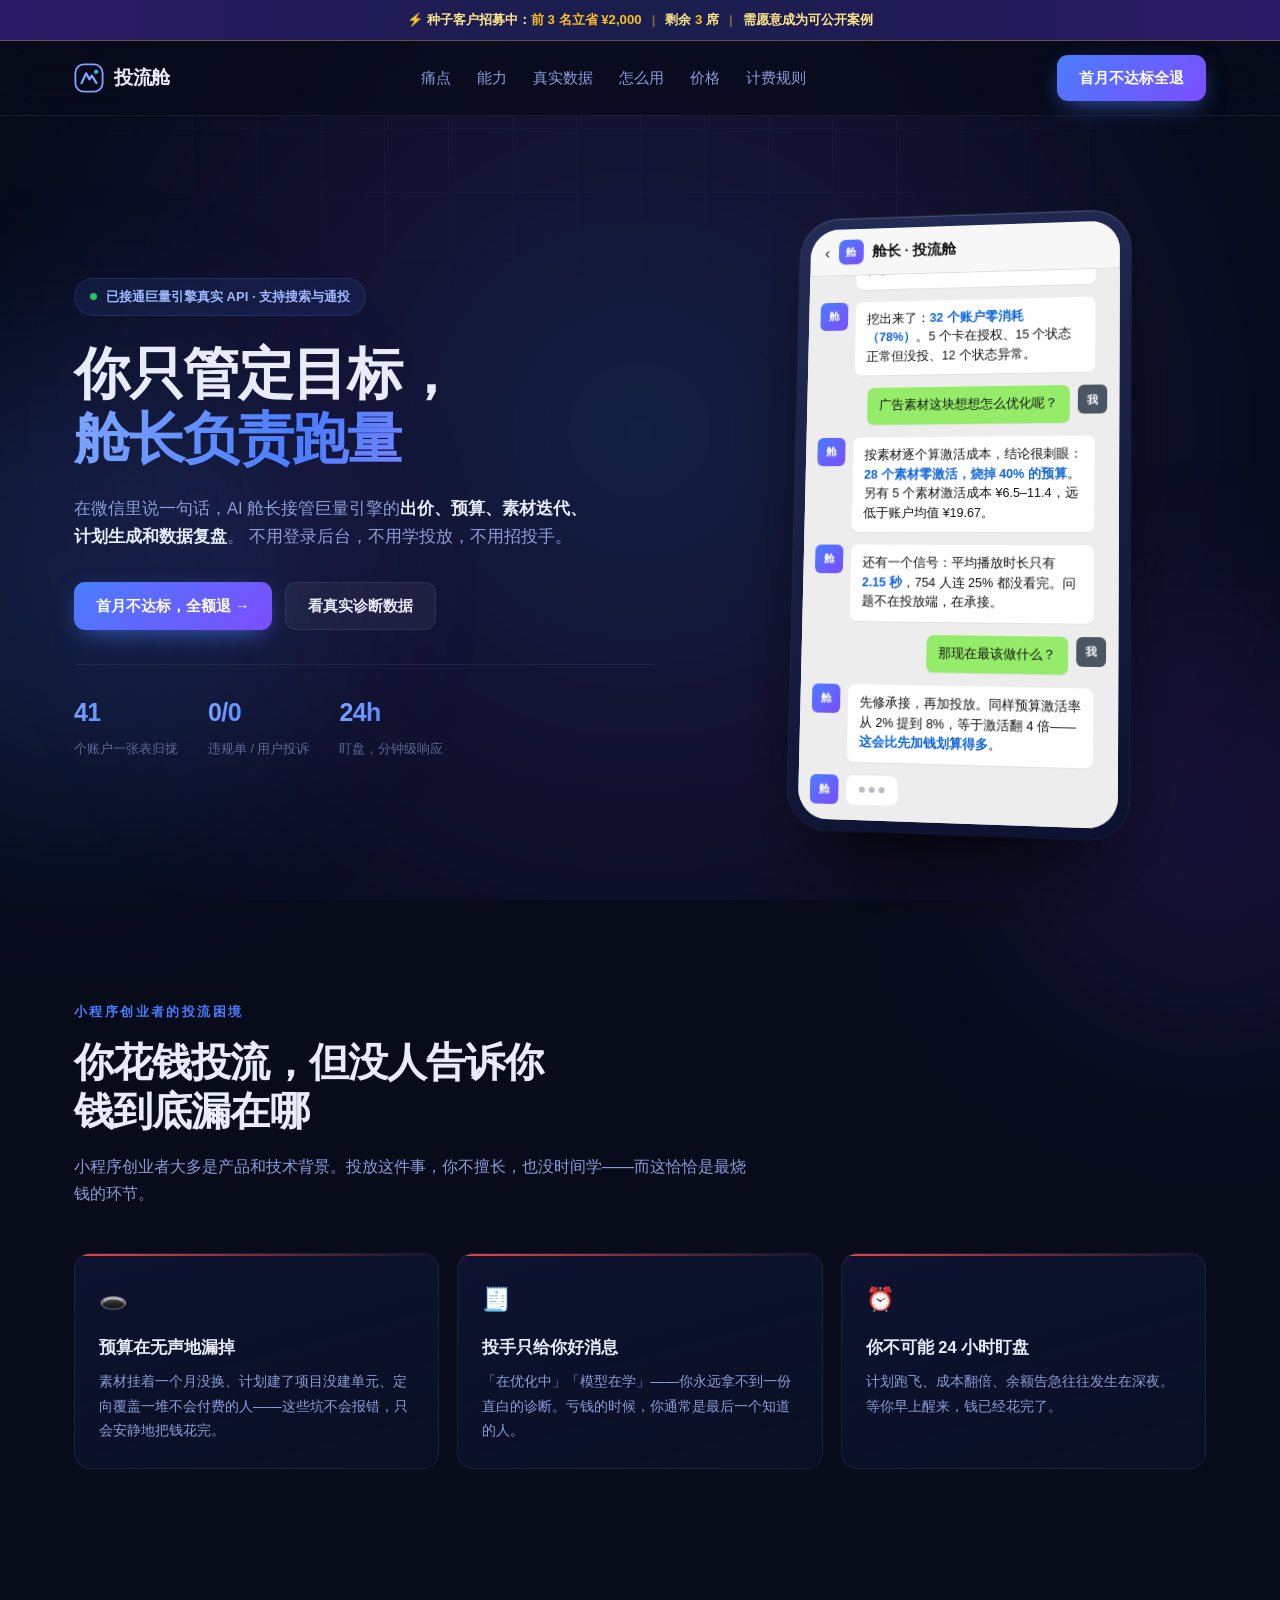
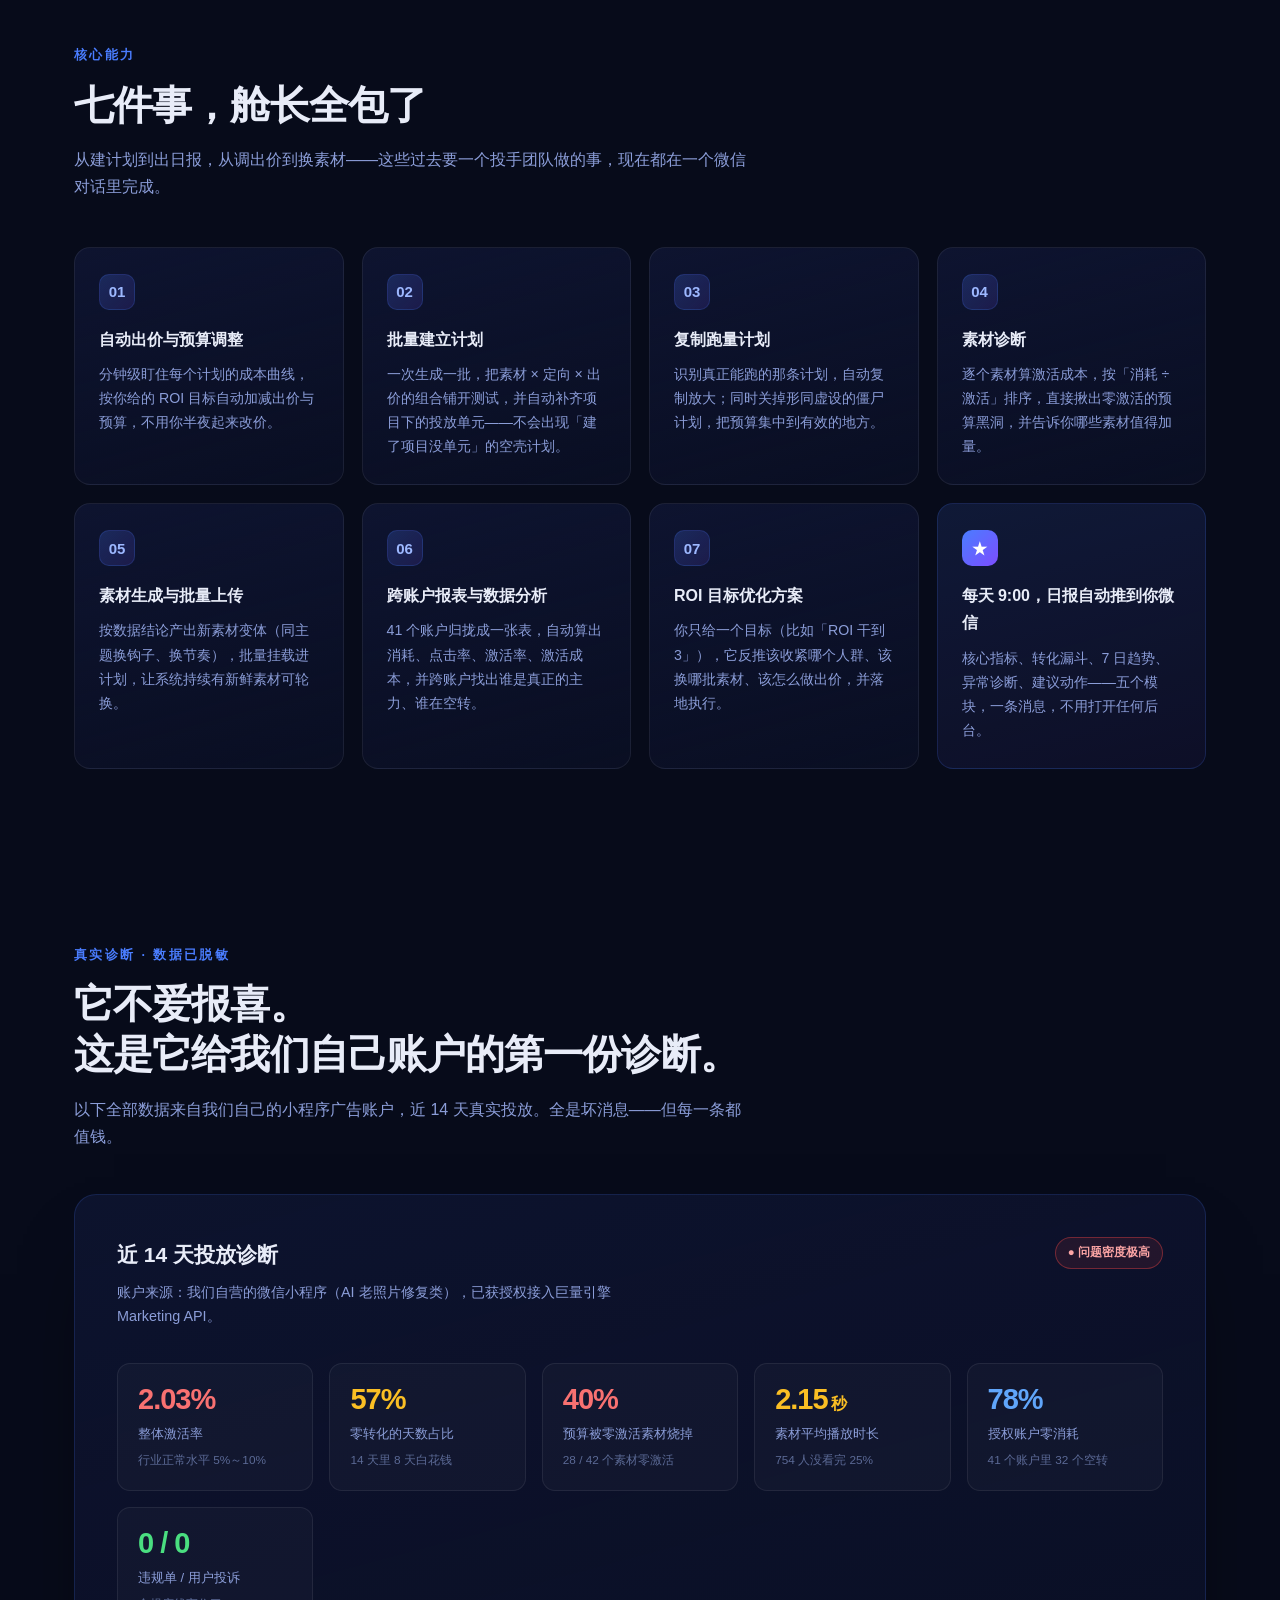
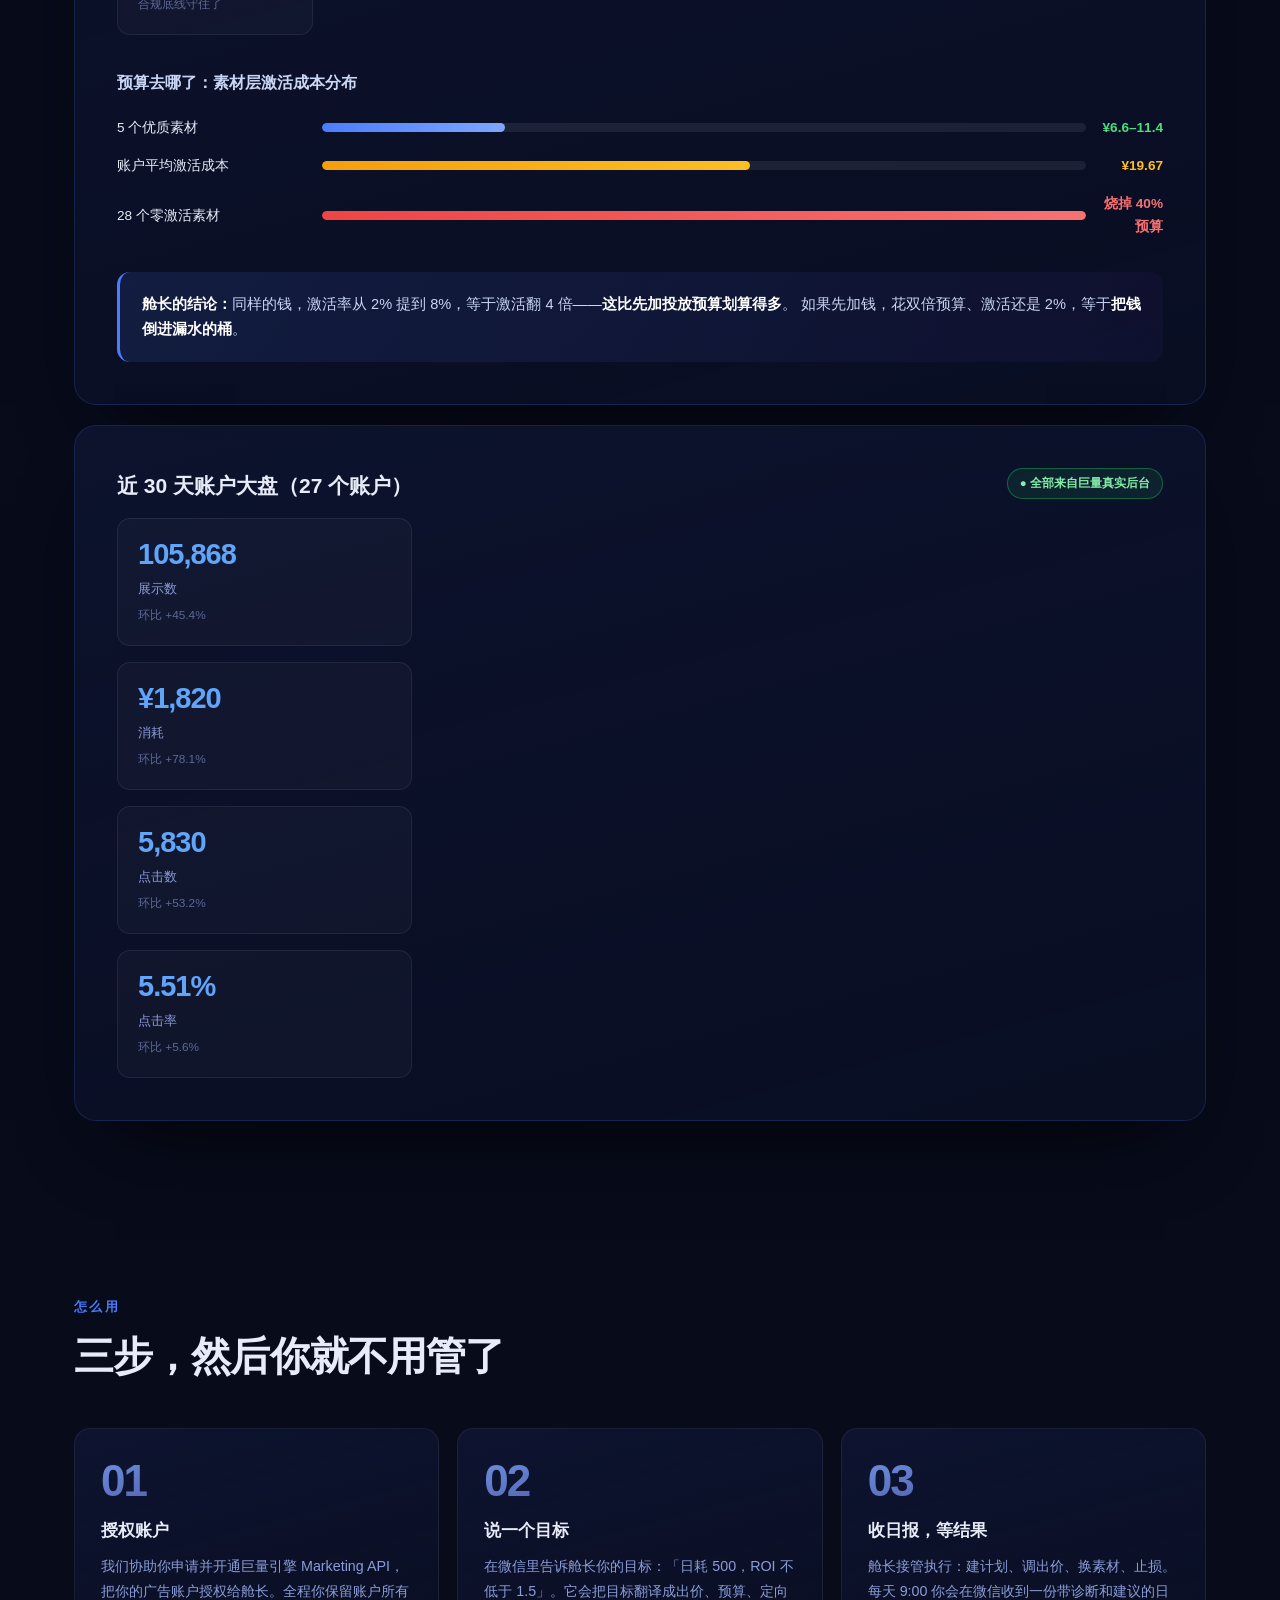
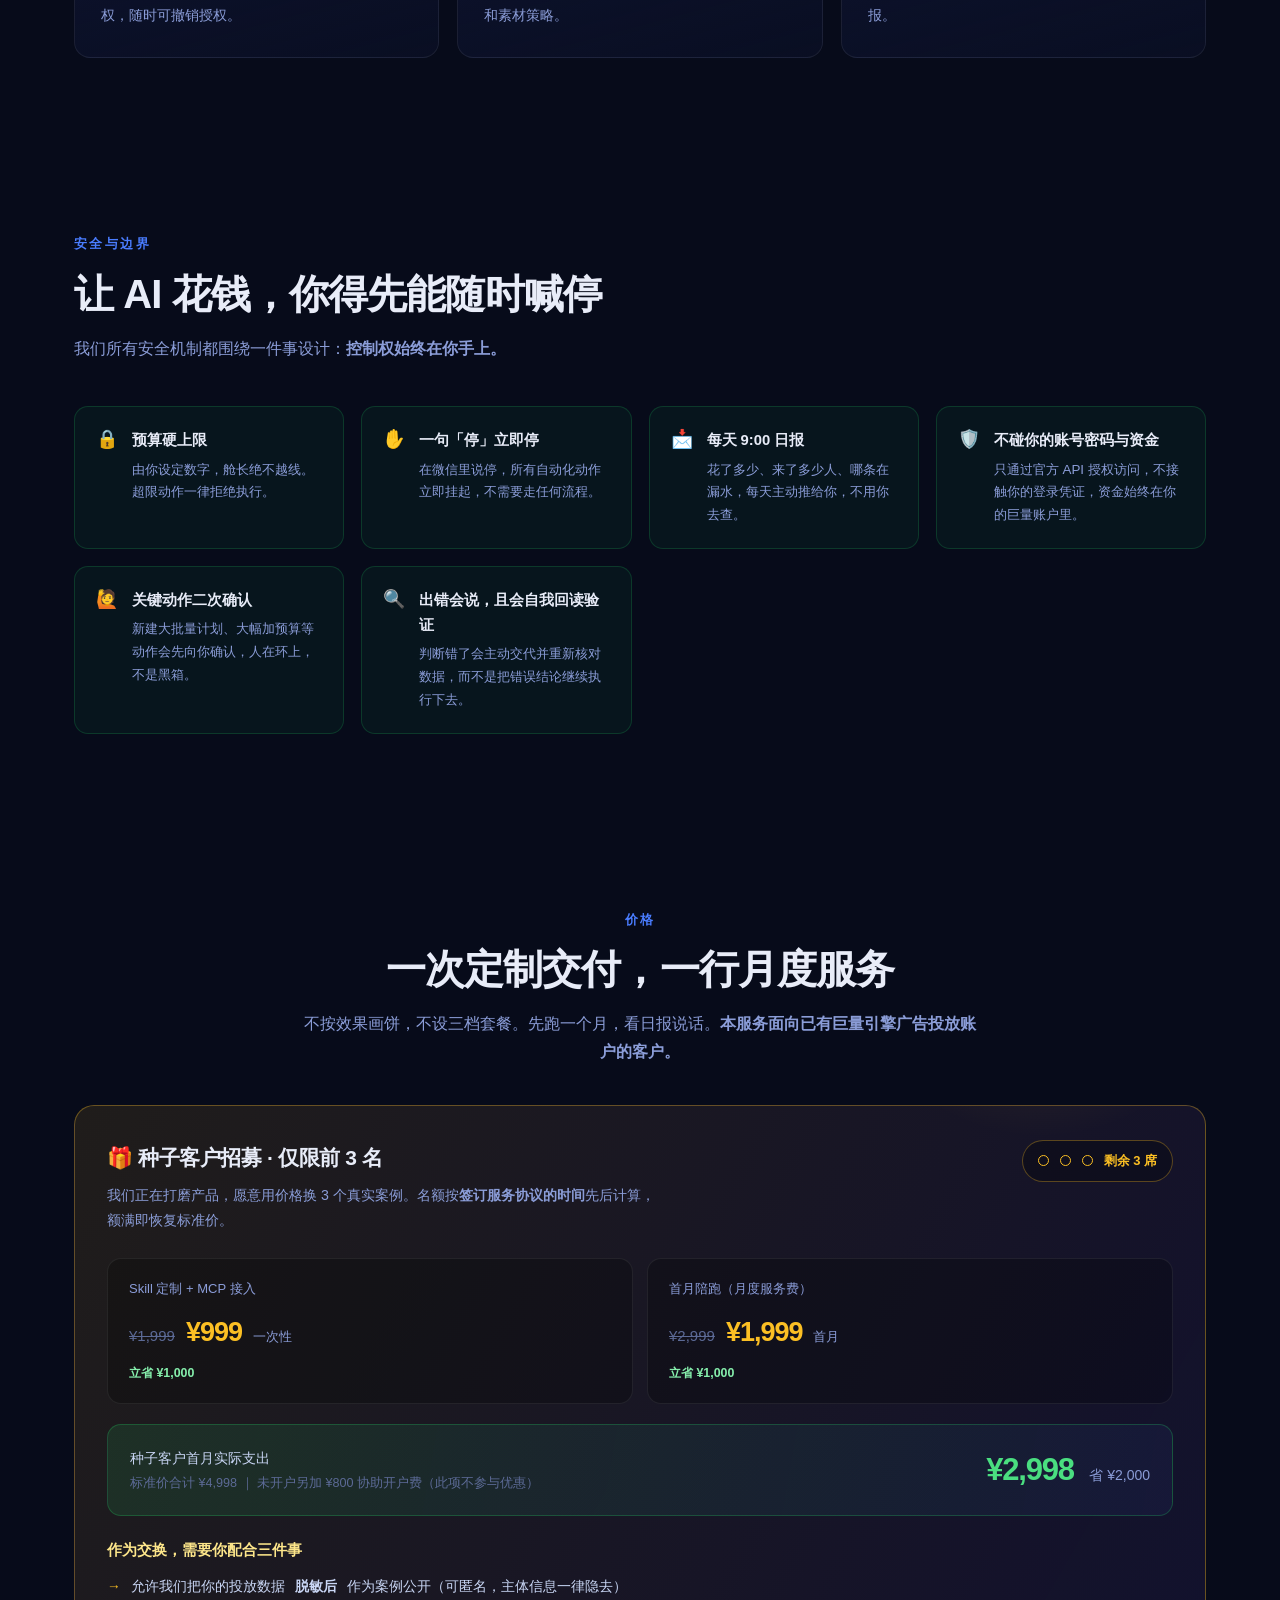
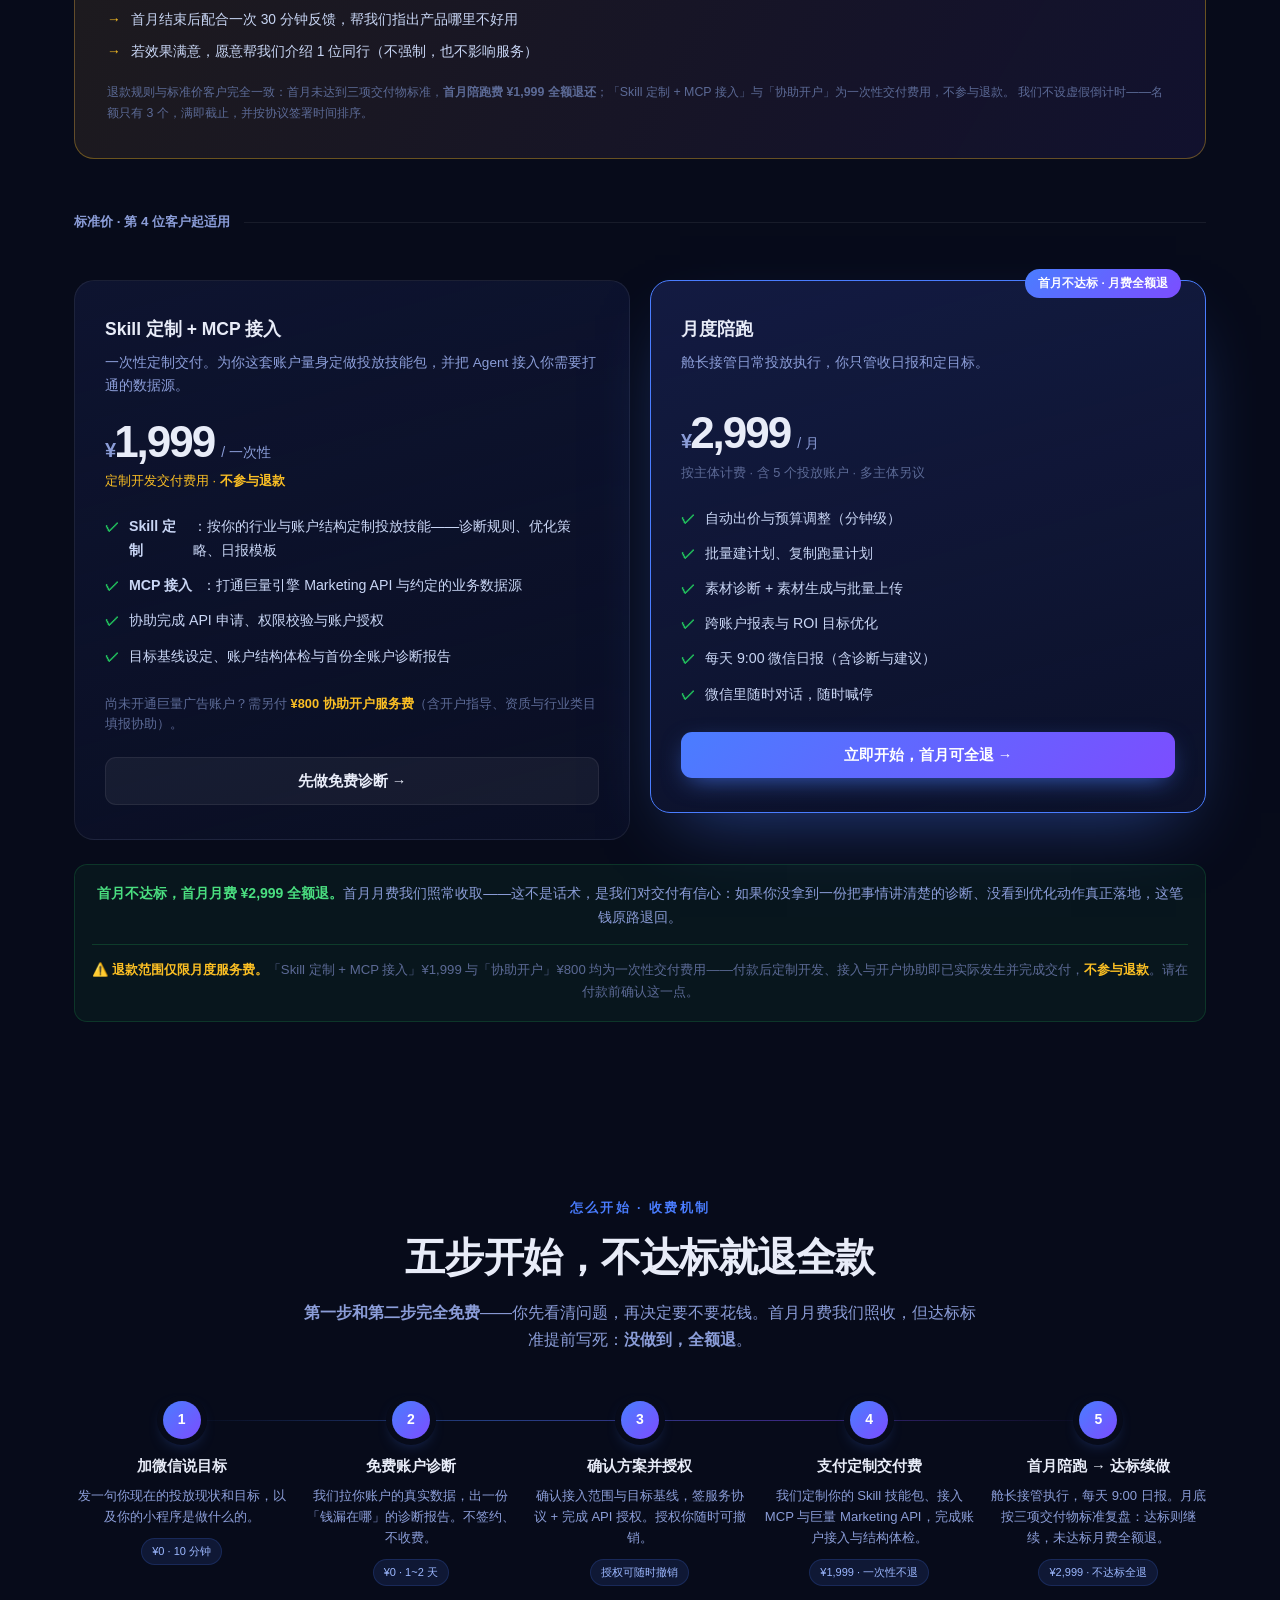
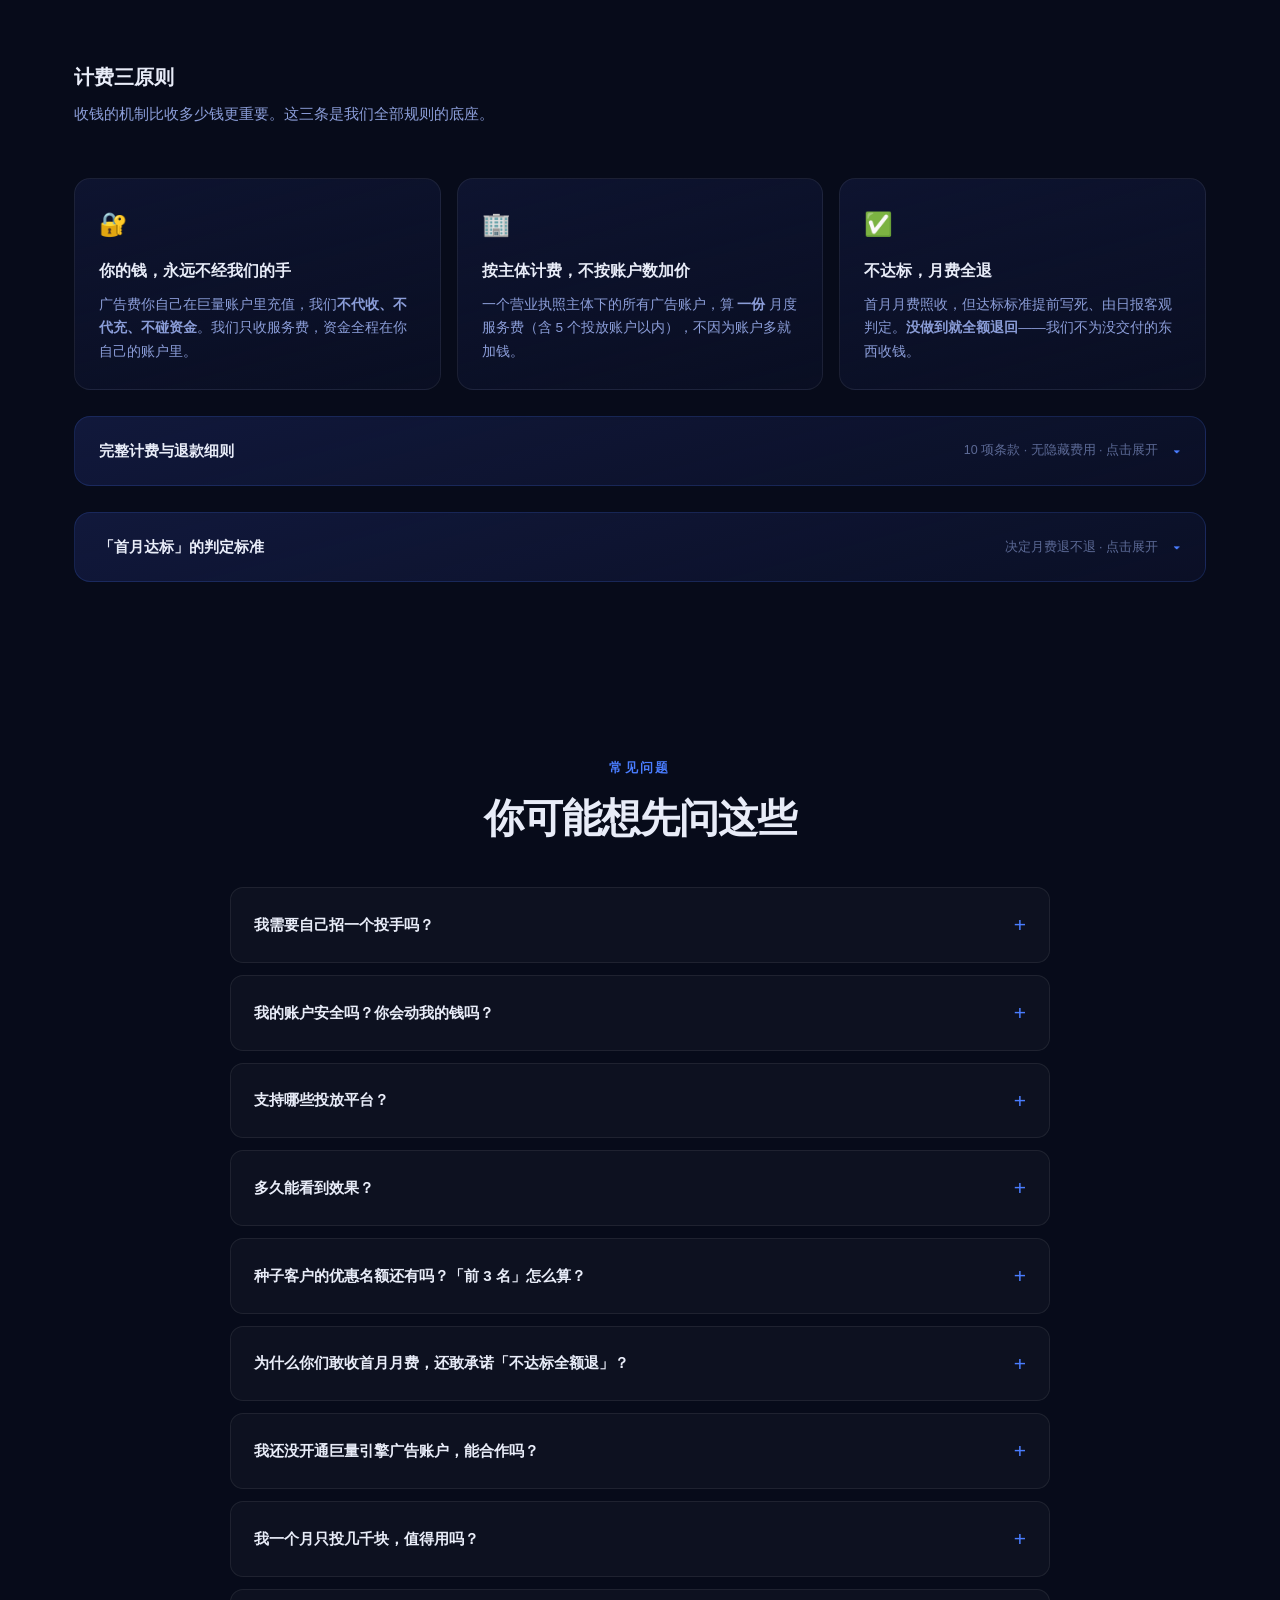
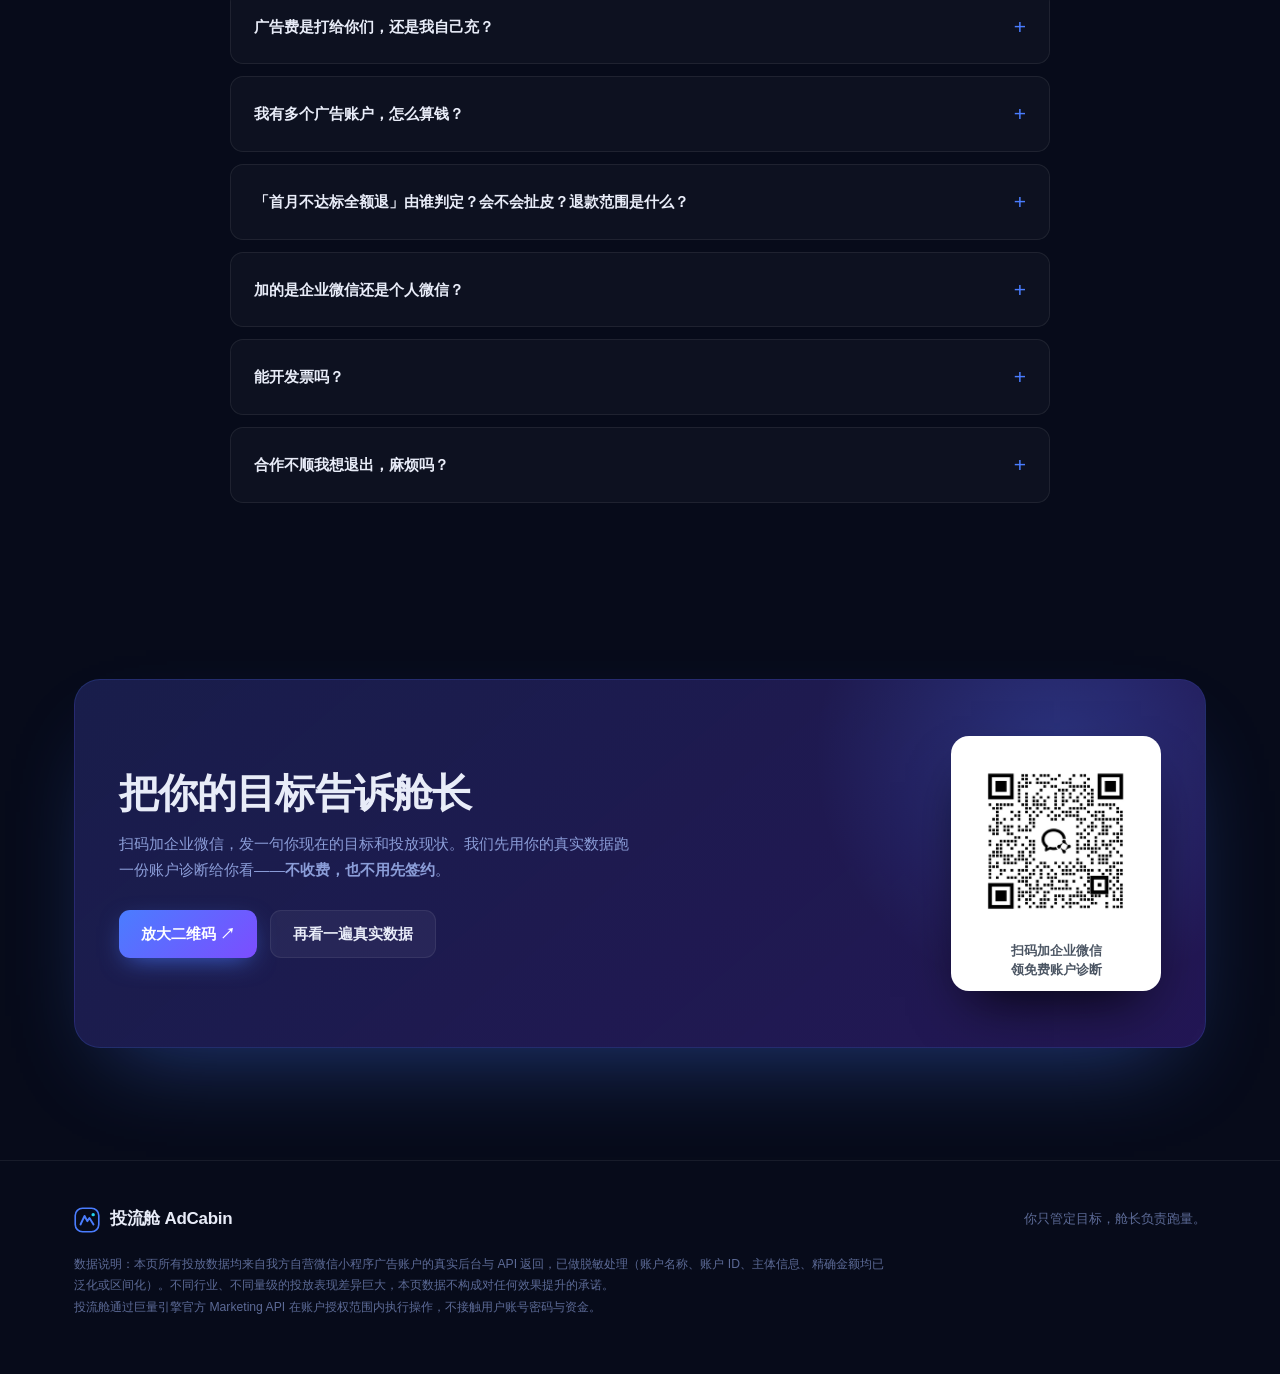
==== index.html @ 09750b7a "投流舱 AdCabin 官网 - 落地页首版" ====
<!DOCTYPE html>
<html lang="zh-CN">
<head>
<meta charset="UTF-8">
<meta name="viewport" content="width=device-width, initial-scale=1.0">
<title>投流舱 AdCabin — 你只管定目标，舱长负责跑量</title>
<meta name="description" content="微信里说一句话，AI 舱长接管巨量引擎的出价、预算、素材、计划与数据复盘。不用学后台，不用招投手。">
<script>document.documentElement.className += ' js';</script>
<style>
:root{
  --bg:#070B1A; --bg2:#0A0F26; --panel:#0E1430; --panel2:#141C44;
  --line:rgba(74,125,255,.18); --line2:rgba(255,255,255,.07);
  --accent:#4A7DFF; --accent2:#7C4DFF; --cyan:#22D3EE;
  --txt:#E8ECF8; --muted:#8B9DD8; --dim:#5C6A96;
  --green:#22C55E; --amber:#F59E0B; --red:#EF4444;
  --wx-green:#95EC69; --wx-bg:#EDEDED;
  --r:16px; --maxw:1180px;
}
*{margin:0;padding:0;box-sizing:border-box}
html{scroll-behavior:smooth}
body{
  background:var(--bg); color:var(--txt);
  font-family:"PingFang SC","Microsoft YaHei","Hiragino Sans GB",-apple-system,BlinkMacSystemFont,"Segoe UI",sans-serif;
  line-height:1.7; -webkit-font-smoothing:antialiased; overflow-x:hidden;
}
/* ---------- 背景光效 ---------- */
.bg-fx{position:fixed;inset:0;z-index:0;pointer-events:none;overflow:hidden}
.bg-fx::before{
  content:"";position:absolute;top:-30%;left:50%;transform:translateX(-50%);
  width:1400px;height:1400px;border-radius:50%;
  background:radial-gradient(circle,rgba(74,125,255,.18) 0%,rgba(124,77,255,.10) 35%,transparent 68%);
  filter:blur(20px);
}
.bg-fx::after{
  content:"";position:absolute;inset:0;
  background-image:linear-gradient(rgba(74,125,255,.055) 1px,transparent 1px),
                   linear-gradient(90deg,rgba(74,125,255,.055) 1px,transparent 1px);
  background-size:64px 64px;
  mask-image:radial-gradient(ellipse 90% 55% at 50% 0%,#000 25%,transparent 75%);
  -webkit-mask-image:radial-gradient(ellipse 90% 55% at 50% 0%,#000 25%,transparent 75%);
}
.orb{position:fixed;border-radius:50%;filter:blur(90px);z-index:0;pointer-events:none;opacity:.5}
.orb.a{width:480px;height:480px;background:rgba(74,125,255,.30);top:38%;left:-160px}
.orb.b{width:420px;height:420px;background:rgba(124,77,255,.24);top:68%;right:-140px}
.wrap{position:relative;z-index:1}
.container{max-width:var(--maxw);margin:0 auto;padding:0 24px}

/* ---------- 导航 ---------- */
nav{
  position:sticky;top:0;z-index:100;
  backdrop-filter:blur(18px);-webkit-backdrop-filter:blur(18px);
  background:rgba(7,11,26,.72);border-bottom:1px solid var(--line2);
}
.nav-in{max-width:var(--maxw);margin:0 auto;padding:14px 24px;display:flex;align-items:center;justify-content:space-between;gap:20px}
.logo{display:flex;align-items:center;gap:10px;font-weight:800;font-size:19px;letter-spacing:-.3px;text-decoration:none;color:var(--txt)}
.logo svg{width:30px;height:30px;flex:none}
.nav-links{display:flex;gap:26px;font-size:14.5px}
.nav-links a{color:var(--muted);text-decoration:none;transition:color .2s}
.nav-links a:hover{color:var(--txt)}
.btn{
  display:inline-flex;align-items:center;justify-content:center;gap:8px;
  padding:11px 22px;border-radius:11px;font-size:14.5px;font-weight:600;
  text-decoration:none;cursor:pointer;border:none;transition:all .22s;white-space:nowrap;
}
.btn-primary{
  background:linear-gradient(135deg,var(--accent),var(--accent2));color:#fff;
  box-shadow:0 8px 26px -8px rgba(74,125,255,.75);
}
.btn-primary:hover{transform:translateY(-2px);box-shadow:0 14px 34px -8px rgba(74,125,255,.9)}
.btn-ghost{background:rgba(255,255,255,.05);color:var(--txt);border:1px solid var(--line2)}
.btn-ghost:hover{background:rgba(255,255,255,.10);border-color:var(--line)}

/* ---------- Hero ---------- */
header{padding:92px 0 84px;position:relative}
.hero-grid{display:grid;grid-template-columns:1.08fr .92fr;gap:56px;align-items:center}
.badge{
  display:inline-flex;align-items:center;gap:9px;padding:7px 15px;border-radius:100px;
  border:1px solid var(--line);background:rgba(74,125,255,.10);
  color:#9DB8FF;font-size:13px;font-weight:600;margin-bottom:26px;
}
.dot{width:7px;height:7px;border-radius:50%;background:var(--green);box-shadow:0 0 0 0 rgba(34,197,94,.65);animation:pulse 2.2s infinite}
@keyframes pulse{0%{box-shadow:0 0 0 0 rgba(34,197,94,.6)}70%{box-shadow:0 0 0 9px rgba(34,197,94,0)}100%{box-shadow:0 0 0 0 rgba(34,197,94,0)}}
h1{
  font-size:clamp(34px,5vw,56px);line-height:1.16;letter-spacing:-1.4px;
  font-weight:800;margin-bottom:22px;
}
.grad{
  background:linear-gradient(115deg,#7EA6FF 0%,#4A7DFF 32%,#A78BFA 68%,#22D3EE 100%);
  -webkit-background-clip:text;background-clip:text;-webkit-text-fill-color:transparent;
  background-size:220% auto;animation:shine 7s linear infinite;
}
@keyframes shine{to{background-position:220% center}}
.lede{font-size:16.5px;color:var(--muted);max-width:520px;margin-bottom:32px}
.lede b{color:var(--txt);font-weight:600}
.hero-cta{display:flex;gap:13px;flex-wrap:wrap;margin-bottom:34px}
.hero-facts{display:flex;gap:30px;flex-wrap:wrap;padding-top:26px;border-top:1px solid var(--line2)}
.hf b{display:block;font-size:25px;font-weight:800;letter-spacing:-.6px}
.hf span{font-size:12.5px;color:var(--dim)}

/* ---------- 手机 mockup ---------- */
.phone-wrap{display:flex;justify-content:center;perspective:1400px}
.phone{
  width:340px;max-width:100%;border-radius:40px;padding:11px;
  background:linear-gradient(160deg,#232C55,#0C1130);
  box-shadow:0 50px 90px -30px rgba(0,0,0,.9),0 0 0 1px rgba(255,255,255,.09),
             inset 0 1px 0 rgba(255,255,255,.16);
  transform:rotateY(-9deg) rotateX(5deg);transition:transform .5s ease;
}
.phone:hover{transform:rotateY(0) rotateX(0)}
.screen{border-radius:30px;overflow:hidden;background:var(--wx-bg);display:flex;flex-direction:column;height:600px}
.wx-top{
  background:#F7F7F7;padding:11px 15px;display:flex;align-items:center;gap:9px;
  border-bottom:1px solid #DCDCDC;flex:none;
}
.wx-back{color:#333;font-size:17px;line-height:1}
.wx-title{font-weight:600;font-size:14.5px;color:#111;display:flex;align-items:center;gap:6px}
.wx-avatar{
  width:26px;height:26px;border-radius:7px;flex:none;
  background:linear-gradient(135deg,var(--accent),var(--accent2));
  display:flex;align-items:center;justify-content:center;
  font-size:11px;font-weight:800;color:#fff;
}
.wx-body{
  flex:1;padding:15px 12px;overflow-y:auto;background:var(--wx-bg);
  display:flex;flex-direction:column;gap:13px;scrollbar-width:none;
}
.wx-body::-webkit-scrollbar{display:none}
.msg{display:flex;gap:8px;max-width:100%}
.msg.user{flex-direction:row-reverse}
.bub{
  padding:9px 12px;border-radius:7px;font-size:12.6px;line-height:1.55;
  color:#111;max-width:245px;box-shadow:0 1px 1px rgba(0,0,0,.05);word-break:break-word;
}
.msg.user .bub{background:var(--wx-green)}
.msg.bot .bub{background:#fff}
.msg.bot .bub strong{color:#0B63D6;font-weight:600}
.av{width:29px;height:29px;border-radius:6px;flex:none;display:flex;align-items:center;justify-content:center;font-size:11px;font-weight:800;color:#fff}
.av.bot{background:linear-gradient(135deg,var(--accent),var(--accent2))}
.av.me{background:#4B5563}
.wx-time{text-align:center;font-size:10.5px;color:#9AA0A6;margin:2px 0}
.typing{display:flex;gap:4px;padding:11px 13px;background:#fff;border-radius:7px;width:fit-content}
.typing i{width:6px;height:6px;border-radius:50%;background:#B8BDC4;display:block;animation:blink 1.4s infinite}
.typing i:nth-child(2){animation-delay:.2s}
.typing i:nth-child(3){animation-delay:.4s}
@keyframes blink{0%,60%,100%{opacity:.35;transform:translateY(0)}30%{opacity:1;transform:translateY(-3px)}}

/* ---------- 通用 section ---------- */
section{padding:88px 0;position:relative}
.eyebrow{
  font-size:12.5px;font-weight:700;letter-spacing:2.4px;color:var(--accent);
  text-transform:uppercase;margin-bottom:14px;
}
h2{font-size:clamp(26px,3.4vw,40px);line-height:1.24;letter-spacing:-.9px;font-weight:800;margin-bottom:16px}
.sub{color:var(--muted);font-size:16px;max-width:680px}
.center{text-align:center}
.center .sub{margin:0 auto}

/* ---------- 痛点 ---------- */
.pains{display:grid;grid-template-columns:repeat(3,1fr);gap:18px;margin-top:46px}
.pain{
  background:linear-gradient(165deg,var(--panel),rgba(14,20,48,.45));
  border:1px solid var(--line2);border-radius:var(--r);padding:26px 24px;
  position:relative;overflow:hidden;transition:border-color .25s,transform .25s;
}
.pain:hover{border-color:var(--line);transform:translateY(-4px)}
.pain::before{content:"";position:absolute;top:0;left:0;width:100%;height:2px;background:linear-gradient(90deg,var(--red),transparent)}
.pain .ic{font-size:23px;margin-bottom:14px;display:block}
.pain h3{font-size:16.5px;margin-bottom:8px;font-weight:700}
.pain p{color:var(--muted);font-size:14.3px}

/* ---------- 能力 ---------- */
.caps{display:grid;grid-template-columns:repeat(auto-fit,minmax(268px,1fr));gap:18px;margin-top:46px}
.cap{
  background:linear-gradient(165deg,var(--panel),rgba(14,20,48,.4));
  border:1px solid var(--line2);border-radius:var(--r);padding:26px 24px;
  transition:all .25s;position:relative;overflow:hidden;
}
.cap:hover{border-color:var(--line);transform:translateY(-4px);background:linear-gradient(165deg,var(--panel2),rgba(20,28,68,.5))}
.cap .n{
  width:36px;height:36px;border-radius:10px;display:flex;align-items:center;justify-content:center;
  background:linear-gradient(135deg,rgba(74,125,255,.22),rgba(124,77,255,.14));
  border:1px solid var(--line);font-size:15px;font-weight:800;color:#9DB8FF;margin-bottom:16px;
}
.cap h3{font-size:16px;margin-bottom:9px;font-weight:700}
.cap p{color:var(--muted);font-size:14.2px}

/* ---------- 诊断数据 ---------- */
.case{
  background:linear-gradient(165deg,rgba(14,20,48,.9),rgba(10,15,38,.7));
  border:1px solid var(--line);border-radius:22px;padding:42px;margin-top:44px;
  box-shadow:0 40px 80px -40px rgba(0,0,0,.85);
}
.case-head{display:flex;justify-content:space-between;align-items:flex-start;gap:24px;flex-wrap:wrap;margin-bottom:34px}
.case-head h3{font-size:21px;font-weight:800;margin-bottom:7px}
.case-head p{color:var(--muted);font-size:14.4px;max-width:560px}
.tag{
  font-size:11.5px;padding:5px 12px;border-radius:100px;font-weight:700;
  border:1px solid;white-space:nowrap;
}
.tag.red{color:#FCA5A5;border-color:rgba(239,68,68,.4);background:rgba(239,68,68,.10)}
.tag.green{color:#86EFAC;border-color:rgba(34,197,94,.4);background:rgba(34,197,94,.10)}
.metrics{display:grid;grid-template-columns:repeat(auto-fit,minmax(180px,1fr));gap:16px;margin-bottom:34px}
.metric{background:rgba(255,255,255,.028);border:1px solid var(--line2);border-radius:13px;padding:20px}
.metric .v{font-size:29px;font-weight:800;letter-spacing:-1px;line-height:1.1;margin-bottom:7px}
.metric .l{font-size:13px;color:var(--muted)}
.metric .x{font-size:11.8px;color:var(--dim);margin-top:5px}
.v.red{color:#F87171}.v.amber{color:#FBBF24}.v.blue{color:#60A5FA}.v.green{color:#4ADE80}
.bars{display:flex;flex-direction:column;gap:15px;margin-top:6px}
.bar-row{display:grid;grid-template-columns:190px 1fr 62px;align-items:center;gap:15px;font-size:13.6px}
.bar-track{height:9px;border-radius:100px;background:rgba(255,255,255,.075);overflow:hidden}
.bar-fill{height:100%;border-radius:100px;transform-origin:left;animation:grow 1.3s cubic-bezier(.22,1,.36,1) both}
@keyframes grow{from{transform:scaleX(0)}to{transform:scaleX(1)}}
.bar-fill.r{background:linear-gradient(90deg,#EF4444,#F87171)}
.bar-fill.a{background:linear-gradient(90deg,#F59E0B,#FBBF24)}
.bar-fill.b{background:linear-gradient(90deg,#4A7DFF,#7EA6FF)}
.bar-val{text-align:right;font-weight:700;font-variant-numeric:tabular-nums}
.insight{
  margin-top:34px;padding:20px 22px;border-radius:13px;
  background:linear-gradient(100deg,rgba(74,125,255,.12),rgba(124,77,255,.05));
  border-left:3px solid var(--accent);font-size:14.6px;color:#C9D6F5;
}
.insight b{color:#fff}

/* ---------- 流程 ---------- */
.steps{display:grid;grid-template-columns:repeat(3,1fr);gap:18px;margin-top:46px;position:relative}
.step{
  background:linear-gradient(165deg,var(--panel),rgba(14,20,48,.4));
  border:1px solid var(--line2);border-radius:var(--r);padding:30px 26px;position:relative;
}
.step .num{
  font-size:44px;font-weight:800;letter-spacing:-2px;line-height:1;
  background:linear-gradient(160deg,rgba(126,166,255,.85),rgba(124,77,255,.30));
  -webkit-background-clip:text;background-clip:text;-webkit-text-fill-color:transparent;
  margin-bottom:14px;display:block;
}
.step h3{font-size:17px;margin-bottom:9px;font-weight:700}
.step p{color:var(--muted);font-size:14.3px}

/* ---------- 安全 ---------- */
.safety{display:grid;grid-template-columns:repeat(auto-fit,minmax(238px,1fr));gap:17px;margin-top:44px}
.sf{
  display:flex;gap:14px;padding:21px;border-radius:14px;
  background:rgba(34,197,94,.055);border:1px solid rgba(34,197,94,.20);
}
.sf .k{font-size:18px;flex:none;line-height:1.3}
.sf h4{font-size:14.8px;margin-bottom:5px;font-weight:700}
.sf p{font-size:13.4px;color:var(--muted)}

/* ---------- 定价 ---------- */
.price-grid{display:grid;grid-template-columns:repeat(2,1fr);gap:20px;margin-top:46px;align-items:start}
.plan{
  background:linear-gradient(165deg,var(--panel),rgba(14,20,48,.45));
  border:1px solid var(--line2);border-radius:20px;padding:34px 30px;position:relative;
}
.plan.hot{
  border-color:var(--accent);
  background:linear-gradient(165deg,rgba(20,28,68,.95),rgba(14,20,48,.7));
  box-shadow:0 30px 70px -30px rgba(74,125,255,.5);
}
.plan .ribbon{
  position:absolute;top:-12px;right:24px;font-size:11.5px;font-weight:700;
  padding:5px 13px;border-radius:100px;background:linear-gradient(135deg,var(--accent),var(--accent2));color:#fff;
}
.plan h3{font-size:17.5px;margin-bottom:7px;font-weight:700}
.plan .desc{color:var(--muted);font-size:13.6px;margin-bottom:22px;min-height:38px}
.plan .amount{display:flex;align-items:baseline;gap:7px;margin-bottom:6px}
.plan .amount .cur{font-size:20px;font-weight:700;color:var(--muted)}
.plan .amount .num{font-size:44px;font-weight:800;letter-spacing:-2px;line-height:1}
.plan .amount .per{font-size:14px;color:var(--muted)}
.plan .note{font-size:12.8px;color:var(--dim);margin-bottom:22px}
.plan ul{list-style:none;display:flex;flex-direction:column;gap:11px;margin-bottom:26px}
.plan li{display:flex;gap:10px;font-size:14.2px;color:#C9D6F5}
.plan li::before{content:"✓";color:var(--green);font-weight:800;flex:none}
.plan .btn{width:100%}
.guarantee{
  margin-top:24px;text-align:center;font-size:14px;color:var(--muted);
  padding:17px;border-radius:13px;background:rgba(34,197,94,.06);border:1px solid rgba(34,197,94,.18);
}
.guarantee b{color:#4ADE80}

/* ---------- 合作流程 / 计费机制 ---------- */
.flow{display:grid;grid-template-columns:repeat(5,1fr);gap:14px;margin-top:48px;position:relative}
.flow::before{
  content:"";position:absolute;top:19px;left:9%;right:9%;height:1px;
  background:linear-gradient(90deg,transparent,rgba(74,125,255,.45),rgba(124,77,255,.45),transparent);
}
.fstep{position:relative;text-align:center}
.fstep .fn{
  width:38px;height:38px;border-radius:50%;margin:0 auto 15px;position:relative;z-index:1;
  display:flex;align-items:center;justify-content:center;font-weight:800;font-size:14px;color:#fff;
  background:linear-gradient(135deg,var(--accent),var(--accent2));
  box-shadow:0 0 0 6px var(--bg),0 6px 18px -6px rgba(74,125,255,.8);
}
.fstep h4{font-size:14.8px;margin-bottom:7px;font-weight:700}
.fstep p{font-size:13.1px;color:var(--muted);line-height:1.6}
.fstep .tagm{
  display:inline-block;margin-top:10px;font-size:11px;padding:3px 10px;border-radius:100px;
  background:rgba(74,125,255,.12);border:1px solid var(--line);color:#9DB8FF;white-space:nowrap;
}
.principles{display:grid;grid-template-columns:repeat(3,1fr);gap:16px;margin-top:52px}
.pr{
  background:linear-gradient(165deg,var(--panel),rgba(14,20,48,.4));
  border:1px solid var(--line2);border-radius:var(--r);padding:26px 24px;
}
.pr .pi{font-size:23px;display:block;margin-bottom:13px}
.pr h4{font-size:15.6px;margin-bottom:9px;font-weight:700}
.pr p{font-size:13.7px;color:var(--muted)}
.rules{width:100%;border-collapse:collapse;margin-top:40px;font-size:14.2px}
.rules th{
  text-align:left;padding:0 16px 13px;font-size:12px;letter-spacing:1.6px;
  color:var(--accent);text-transform:uppercase;font-weight:700;border-bottom:1px solid var(--line);
}
.rules td{padding:15px 16px;border-bottom:1px solid var(--line2);color:#C9D6F5;vertical-align:top}
.rules td:first-child{color:var(--muted);width:30%;white-space:nowrap}
.rules tr:hover td{background:rgba(255,255,255,.022)}
.rules .hi{color:#fff;font-weight:600}
.qualify{
  margin-top:34px;padding:28px;border-radius:16px;
  background:linear-gradient(100deg,rgba(34,197,94,.09),rgba(74,125,255,.045));
  border:1px solid rgba(34,197,94,.22);
}
.qualify h4{font-size:16.4px;margin-bottom:15px;color:#86EFAC;font-weight:700}
.qualify ol{margin:0 0 18px 21px;display:flex;flex-direction:column;gap:9px;font-size:14.3px;color:#C9D6F5}
.qualify .warn{font-size:13.4px;color:var(--muted);padding-top:15px;border-top:1px solid var(--line2);line-height:1.75}
.qualify .warn b{color:#FBBF24}
.qualify .warn code{
  background:rgba(255,255,255,.06);padding:1px 6px;border-radius:4px;
  font-size:12.6px;color:#FCA5A5;font-family:ui-monospace,Consolas,monospace;
}

/* ---------- FAQ ---------- */
.faq{max-width:820px;margin:44px auto 0;display:flex;flex-direction:column;gap:12px}
.faq details{
  background:rgba(255,255,255,.028);border:1px solid var(--line2);
  border-radius:13px;overflow:hidden;transition:border-color .22s;
}
.faq details[open]{border-color:var(--line)}
.faq summary{
  padding:19px 23px;cursor:pointer;font-weight:600;font-size:15.2px;
  list-style:none;display:flex;justify-content:space-between;align-items:center;gap:16px;
}
.faq summary::-webkit-details-marker{display:none}
.faq summary::after{content:"+";font-size:21px;color:var(--accent);font-weight:400;flex:none}
.faq details[open] summary::after{content:"−"}
.faq details p{padding:0 23px 21px;color:var(--muted);font-size:14.4px}

/* ---------- 可折叠条款块（计费 / 退款细则，默认收起） ---------- */
.toggles{
  margin-top:26px;border-radius:16px;overflow:hidden;
  background:linear-gradient(165deg,rgba(20,28,68,.8),rgba(14,20,48,.55));
  border:1px solid var(--line);transition:border-color .25s,background .25s;
}
.toggles[open]{border-color:rgba(74,125,255,.45);background:linear-gradient(165deg,rgba(24,33,78,.9),rgba(14,20,48,.6))}
.toggles>summary{
  padding:21px 24px;cursor:pointer;list-style:none;
  display:flex;align-items:center;gap:15px;
  font-weight:700;font-size:15.4px;color:var(--txt);
}
.toggles>summary::-webkit-details-marker{display:none}
.toggles>summary:hover{background:rgba(74,125,255,.055)}
.toggles>summary .tog-hint{margin-left:auto;font-size:12.5px;color:var(--dim);font-weight:500;white-space:nowrap}
.toggles>summary::after{
  content:"▾";font-size:15px;color:var(--accent);font-weight:400;flex:none;
  transition:transform .28s cubic-bezier(.22,1,.36,1);
}
.toggles[open]>summary::after{transform:rotate(180deg)}
.tog-body{padding:2px 24px 26px;border-top:1px solid var(--line2)}
.tog-body .rules{margin-top:14px}
.tog-body .qualify{margin-top:16px}
@media(max-width:980px){
  .toggles>summary{padding:18px;font-size:14.4px}
  .toggles>summary .tog-hint{display:none}
  .tog-body{padding:2px 18px 22px}
}

/* ---------- CTA ---------- */
.cta-box{
  background:linear-gradient(140deg,rgba(26,31,78,.95),rgba(45,27,105,.75));
  border:1px solid var(--line);border-radius:26px;padding:56px 44px;
  display:grid;grid-template-columns:1fr auto;gap:44px;align-items:center;
  box-shadow:0 40px 90px -40px rgba(74,125,255,.45);position:relative;overflow:hidden;
}
.cta-box::before{
  content:"";position:absolute;top:-50%;right:-10%;width:520px;height:520px;border-radius:50%;
  background:radial-gradient(circle,rgba(74,125,255,.26),transparent 66%);
}
.cta-box h2{margin-bottom:13px}
.cta-box p{color:var(--muted);font-size:15.4px;max-width:520px}
.qr{
  width:210px;border-radius:18px;background:#fff;padding:14px 14px 12px;
  display:flex;flex-direction:column;align-items:center;gap:10px;text-align:center;
  position:relative;z-index:1;box-shadow:0 26px 54px -20px rgba(0,0,0,.85);
}
.qr img{width:100%;height:auto;display:block;border-radius:8px}
.qr span{font-size:12.5px;color:#4B5563;line-height:1.5;font-weight:600}

/* ---------- footer ---------- */
footer{border-top:1px solid var(--line2);padding:44px 0 56px;margin-top:24px}
.foot-in{display:flex;justify-content:space-between;gap:30px;flex-wrap:wrap;align-items:center}
.foot-in p{font-size:13.2px;color:var(--dim)}
.foot-note{font-size:12.2px;color:var(--dim);margin-top:20px;line-height:1.75;max-width:820px}

/* ---------- 滚动渐入 ----------
   注意：内容默认可见。只有 JS 成功运行时才由 .js 开启隐藏动画，
   避免 IntersectionObserver 失败导致整站内容隐形。 */
.reveal{opacity:1;transform:none}
.js .reveal{opacity:0;transform:translateY(26px);transition:opacity .75s cubic-bezier(.22,1,.36,1),transform .75s cubic-bezier(.22,1,.36,1)}
.js .reveal.in{opacity:1;transform:none}
@media(prefers-reduced-motion:reduce){
  .js .reveal{opacity:1;transform:none;transition:none}
  .bar-fill{animation:none}
  .grad{animation:none}
}

/* ---------- 顶部公告条 ---------- */
.announce{
  position:relative;z-index:99;
  background:linear-gradient(90deg,rgba(45,27,105,.96),rgba(26,31,78,.96),rgba(45,27,105,.96));
  border-bottom:1px solid rgba(251,191,36,.32);
  color:#FDE68A;font-size:13.2px;font-weight:600;text-align:center;
  padding:10px 18px;line-height:1.5;
}
.announce b{color:#FBBF24}
.announce .sep{margin:0 10px;color:rgba(251,191,36,.45)}

/* ---------- 种子客户优惠 ---------- */
.offer{
  margin-top:40px;border-radius:20px;padding:34px 32px;position:relative;overflow:hidden;
  background:linear-gradient(120deg,rgba(251,191,36,.10),rgba(124,77,255,.09));
  border:1px solid rgba(251,191,36,.34);
}
.offer::after{
  content:"";position:absolute;top:-60%;right:-5%;width:440px;height:440px;border-radius:50%;
  background:radial-gradient(circle,rgba(251,191,36,.16),transparent 65%);pointer-events:none;
}
.offer-head{display:flex;justify-content:space-between;align-items:flex-start;gap:22px;flex-wrap:wrap;position:relative;z-index:1}
.offer h3{font-size:21px;font-weight:800;margin-bottom:8px;letter-spacing:-.4px}
.offer .osub{color:var(--muted);font-size:14.2px;max-width:560px}
.slots{display:flex;align-items:center;gap:11px;font-size:13px;color:#FBBF24;font-weight:700;white-space:nowrap;
  background:rgba(0,0,0,.28);padding:9px 15px;border-radius:100px;border:1px solid rgba(251,191,36,.32)}
.slot{width:11px;height:11px;border-radius:50%;border:1.6px solid #FBBF24;display:block}
.slot.used{background:#FBBF24;box-shadow:0 0 8px rgba(251,191,36,.7)}
.offer-rows{display:grid;grid-template-columns:1fr 1fr;gap:14px;margin:26px 0 20px;position:relative;z-index:1}
.orow{background:rgba(0,0,0,.24);border:1px solid var(--line2);border-radius:14px;padding:19px 21px}
.orow .lbl{font-size:13px;color:var(--muted);margin-bottom:10px}
.orow .prices{display:flex;align-items:baseline;gap:11px;flex-wrap:wrap}
.orow .was{font-size:15px;color:var(--dim);text-decoration:line-through}
.orow .now{font-size:27px;font-weight:800;color:#FBBF24;letter-spacing:-1px}
.orow .unit{font-size:13px;color:var(--muted)}
.orow .save{font-size:12.4px;color:#86EFAC;margin-top:7px;font-weight:600}
.offer-total{
  display:flex;align-items:center;justify-content:space-between;gap:20px;flex-wrap:wrap;
  padding:19px 22px;border-radius:14px;position:relative;z-index:1;
  background:linear-gradient(100deg,rgba(34,197,94,.13),rgba(74,125,255,.06));
  border:1px solid rgba(34,197,94,.28);
}
.offer-total .tl{font-size:14.4px;color:#C9D6F5}
.offer-total .tv{font-size:31px;font-weight:800;color:#4ADE80;letter-spacing:-1.2px;white-space:nowrap}
.offer-total .tv small{font-size:14px;font-weight:500;color:var(--muted);margin-left:8px;letter-spacing:0}
.offer-asks{margin-top:22px;position:relative;z-index:1}
.offer-asks h4{font-size:14.6px;font-weight:700;margin-bottom:12px;color:#FDE68A}
.offer-asks ul{list-style:none;display:flex;flex-direction:column;gap:9px}
.offer-asks li{display:flex;gap:10px;font-size:13.8px;color:#C9D6F5}
.offer-asks li::before{content:"→";color:#FBBF24;font-weight:700;flex:none}
.offer-fine{font-size:12.4px;color:var(--dim);margin-top:18px;position:relative;z-index:1;line-height:1.7}
.grid-label{
  display:flex;align-items:center;gap:14px;margin:52px 0 0;font-size:13.4px;color:var(--muted);font-weight:600;
}
.grid-label::after{content:"";flex:1;height:1px;background:var(--line2)}

/* ---------- 响应式 ---------- */
@media(max-width:980px){
  .hero-grid{grid-template-columns:1fr;gap:52px}
  .phone{transform:none}
  .pains,.steps,.principles{grid-template-columns:1fr}
  .flow{grid-template-columns:1fr;gap:26px}
  .flow::before{display:none}
  .fstep{text-align:left;padding-left:52px}
  .fstep .fn{position:absolute;left:0;top:0;margin:0}
  .rules{font-size:13.4px}
  .rules td:first-child{width:36%;white-space:normal}
  .offer{padding:26px 20px}
  .offer-rows{grid-template-columns:1fr}
  .offer-total{flex-direction:column;align-items:flex-start;gap:10px}
  .price-grid{grid-template-columns:1fr}
  .cta-box{grid-template-columns:1fr;padding:40px 26px;gap:30px}
  .qr{width:100%;max-width:220px}
  .case{padding:28px 22px}
  .bar-row{grid-template-columns:118px 1fr 54px;font-size:12.6px}
  .nav-links{display:none}
  section{padding:66px 0}
  header{padding:60px 0 66px}
}
</style>
</head>
<body>
<div class="bg-fx"></div><div class="orb a"></div><div class="orb b"></div>

<div class="wrap">
<!-- ========== 顶部公告（种子客户招募） ========== -->
<div class="announce">
  ⚡ 种子客户招募中：<b>前 3 名立省 ¥2,000</b><span class="sep">|</span>剩余 <b>3</b> 席<span class="sep">|</span>需愿意成为可公开案例
</div>

<!-- ========== NAV ========== -->
<nav>
  <div class="nav-in">
    <a href="#" class="logo">
      <svg viewBox="0 0 32 32" fill="none">
        <defs><linearGradient id="lg" x1="0" y1="0" x2="32" y2="32">
          <stop stop-color="#7EA6FF"/><stop offset=".55" stop-color="#4A7DFF"/><stop offset="1" stop-color="#A78BFA"/>
        </linearGradient></defs>
        <rect x="1.5" y="1.5" width="29" height="29" rx="9" stroke="url(#lg)" stroke-width="2"/>
        <path d="M8 21.5 13 11l3.4 6.4L19 13.5l5 8" stroke="url(#lg)" stroke-width="2.4" stroke-linecap="round" stroke-linejoin="round"/>
        <circle cx="23.6" cy="9.4" r="2.1" fill="#22D3EE"/>
      </svg>
      投流舱
    </a>
    <div class="nav-links">
      <a href="#pain">痛点</a>
      <a href="#caps">能力</a>
      <a href="#case">真实数据</a>
      <a href="#how">怎么用</a>
      <a href="#price">价格</a>
      <a href="#billing">计费规则</a>
    </div>
    <a href="#cta" class="btn btn-primary">首月不达标全退</a>
  </div>
</nav>

<!-- ========== HERO ========== -->
<header>
  <div class="container hero-grid">
    <div>
      <div class="badge"><span class="dot"></span>已接通巨量引擎真实 API · 支持搜索与通投</div>
      <h1>你只管定目标，<br><span class="grad">舱长负责跑量</span></h1>
      <p class="lede">
        在微信里说一句话，AI 舱长接管巨量引擎的<b>出价、预算、素材迭代、计划生成和数据复盘</b>。
        不用登录后台，不用学投放，不用招投手。
      </p>
      <div class="hero-cta">
        <a href="#cta" class="btn btn-primary">首月不达标，全额退 →</a>
        <a href="#case" class="btn btn-ghost">看真实诊断数据</a>
      </div>
      <div class="hero-facts">
        <div class="hf"><b class="grad">41</b><span>个账户一张表归拢</span></div>
        <div class="hf"><b class="grad">0/0</b><span>违规单 / 用户投诉</span></div>
        <div class="hf"><b class="grad">24h</b><span>盯盘，分钟级响应</span></div>
      </div>
    </div>

    <!-- 手机微信对话还原（来自真实录屏） -->
    <div class="phone-wrap">
      <div class="phone">
        <div class="screen">
          <div class="wx-top">
            <span class="wx-back">‹</span>
            <div class="wx-avatar">舱</div>
            <div class="wx-title">舱长 · 投流舱</div>
          </div>
          <div class="wx-body" id="wxBody">
            <div class="wx-time">今天 09:00</div>
            <div class="msg user"><div class="av me">我</div>
              <div class="bub">帮我统计下昨天巨量引擎广告投放的表现数据</div></div>
            <div class="msg bot"><div class="av bot">舱</div>
              <div class="bub">好，拉昨天的投放数据。先确认账户清单——<strong>41 个授权账户里只有 1 个在真正投放</strong>，我从上层管理账户往下挖子账户。</div></div>
            <div class="msg bot"><div class="av bot">舱</div>
              <div class="bub">挖出来了：<strong>32 个账户零消耗（78%）</strong>。5 个卡在授权、15 个状态正常但没投、12 个状态异常。</div></div>
            <div class="msg user"><div class="av me">我</div>
              <div class="bub">广告素材这块想想怎么优化呢？</div></div>
            <div class="msg bot"><div class="av bot">舱</div>
              <div class="bub">按素材逐个算激活成本，结论很刺眼：<strong>28 个素材零激活，烧掉 40% 的预算</strong>。另有 5 个素材激活成本 ¥6.5–11.4，远低于账户均值 ¥19.67。</div></div>
            <div class="msg bot"><div class="av bot">舱</div>
              <div class="bub">还有一个信号：平均播放时长只有 <strong>2.15 秒</strong>，754 人连 25% 都没看完。问题不在投放端，在承接。</div></div>
            <div class="msg user"><div class="av me">我</div>
              <div class="bub">那现在最该做什么？</div></div>
            <div class="msg bot"><div class="av bot">舱</div>
              <div class="bub">先修承接，再加投放。同样预算激活率从 2% 提到 8%，等于激活翻 4 倍——<strong>这会比先加钱划算得多</strong>。</div></div>
            <div class="msg bot" style="max-width:100%"><div class="av bot">舱</div>
              <div class="typing"><i></i><i></i><i></i></div></div>
          </div>
        </div>
      </div>
    </div>
  </div>
</header>

<!-- ========== 痛点 ========== -->
<section id="pain">
  <div class="container">
    <div class="reveal">
      <div class="eyebrow">小程序创业者的投流困境</div>
      <h2>你花钱投流，但没人告诉你<br>钱到底漏在哪</h2>
      <p class="sub">小程序创业者大多是产品和技术背景。投放这件事，你不擅长，也没时间学——而这恰恰是最烧钱的环节。</p>
    </div>
    <div class="pains">
      <div class="pain reveal">
        <span class="ic">🕳️</span>
        <h3>预算在无声地漏掉</h3>
        <p>素材挂着一个月没换、计划建了项目没建单元、定向覆盖一堆不会付费的人——这些坑不会报错，只会安静地把钱花完。</p>
      </div>
      <div class="pain reveal">
        <span class="ic">🧾</span>
        <h3>投手只给你好消息</h3>
        <p>「在优化中」「模型在学」——你永远拿不到一份直白的诊断。亏钱的时候，你通常是最后一个知道的人。</p>
      </div>
      <div class="pain reveal">
        <span class="ic">⏰</span>
        <h3>你不可能 24 小时盯盘</h3>
        <p>计划跑飞、成本翻倍、余额告急往往发生在深夜。等你早上醒来，钱已经花完了。</p>
      </div>
    </div>
  </div>
</section>

<!-- ========== 能力 ========== -->
<section id="caps">
  <div class="container">
    <div class="reveal">
      <div class="eyebrow">核心能力</div>
      <h2>七件事，舱长全包了</h2>
      <p class="sub">从建计划到出日报，从调出价到换素材——这些过去要一个投手团队做的事，现在都在一个微信对话里完成。</p>
    </div>
    <div class="caps">
      <div class="cap reveal"><div class="n">01</div><h3>自动出价与预算调整</h3><p>分钟级盯住每个计划的成本曲线，按你给的 ROI 目标自动加减出价与预算，不用你半夜起来改价。</p></div>
      <div class="cap reveal"><div class="n">02</div><h3>批量建立计划</h3><p>一次生成一批，把素材 × 定向 × 出价的组合铺开测试，并自动补齐项目下的投放单元——不会出现「建了项目没单元」的空壳计划。</p></div>
      <div class="cap reveal"><div class="n">03</div><h3>复制跑量计划</h3><p>识别真正能跑的那条计划，自动复制放大；同时关掉形同虚设的僵尸计划，把预算集中到有效的地方。</p></div>
      <div class="cap reveal"><div class="n">04</div><h3>素材诊断</h3><p>逐个素材算激活成本，按「消耗 ÷ 激活」排序，直接揪出零激活的预算黑洞，并告诉你哪些素材值得加量。</p></div>
      <div class="cap reveal"><div class="n">05</div><h3>素材生成与批量上传</h3><p>按数据结论产出新素材变体（同主题换钩子、换节奏），批量挂载进计划，让系统持续有新鲜素材可轮换。</p></div>
      <div class="cap reveal"><div class="n">06</div><h3>跨账户报表与数据分析</h3><p>41 个账户归拢成一张表，自动算出消耗、点击率、激活率、激活成本，并跨账户找出谁是真正的主力、谁在空转。</p></div>
      <div class="cap reveal"><div class="n">07</div><h3>ROI 目标优化方案</h3><p>你只给一个目标（比如「ROI 干到 3」），它反推该收紧哪个人群、该换哪批素材、该怎么做出价，并落地执行。</p></div>
      <div class="cap reveal" style="background:linear-gradient(165deg,rgba(74,125,255,.13),rgba(124,77,255,.06));border-color:var(--line)">
        <div class="n" style="background:linear-gradient(135deg,var(--accent),var(--accent2));color:#fff;border:none">★</div>
        <h3>每天 9:00，日报自动推到你微信</h3>
        <p>核心指标、转化漏斗、7 日趋势、异常诊断、建议动作——五个模块，一条消息，不用打开任何后台。</p>
      </div>
    </div>
  </div>
</section>

<!-- ========== 真实数据 ========== -->
<section id="case">
  <div class="container">
    <div class="reveal">
      <div class="eyebrow">真实诊断 · 数据已脱敏</div>
      <h2>它不爱报喜。<br>这是它给我们自己账户的第一份诊断。</h2>
      <p class="sub">以下全部数据来自我们自己的小程序广告账户，近 14 天真实投放。全是坏消息——但每一条都值钱。</p>
    </div>

    <div class="case reveal">
      <div class="case-head">
        <div>
          <h3>近 14 天投放诊断</h3>
          <p>账户来源：我们自营的微信小程序（AI 老照片修复类），已获授权接入巨量引擎 Marketing API。</p>
        </div>
        <span class="tag red">● 问题密度极高</span>
      </div>

      <div class="metrics">
        <div class="metric"><div class="v red">2.03%</div><div class="l">整体激活率</div><div class="x">行业正常水平 5%～10%</div></div>
        <div class="metric"><div class="v amber">57%</div><div class="l">零转化的天数占比</div><div class="x">14 天里 8 天白花钱</div></div>
        <div class="metric"><div class="v red">40%</div><div class="l">预算被零激活素材烧掉</div><div class="x">28 / 42 个素材零激活</div></div>
        <div class="metric"><div class="v amber">2.15<span style="font-size:16px"> 秒</span></div><div class="l">素材平均播放时长</div><div class="x">754 人没看完 25%</div></div>
        <div class="metric"><div class="v blue">78%</div><div class="l">授权账户零消耗</div><div class="x">41 个账户里 32 个空转</div></div>
        <div class="metric"><div class="v green">0 / 0</div><div class="l">违规单 / 用户投诉</div><div class="x">合规底线守住了</div></div>
      </div>

      <h3 style="font-size:16px;margin-bottom:20px;color:#C9D6F5">预算去哪了：素材层激活成本分布</h3>
      <div class="bars">
        <div class="bar-row">
          <span>5 个优质素材</span>
          <div class="bar-track"><div class="bar-fill b" style="width:24%"></div></div>
          <span class="bar-val" style="color:#4ADE80">¥6.6–11.4</span>
        </div>
        <div class="bar-row">
          <span>账户平均激活成本</span>
          <div class="bar-track"><div class="bar-fill a" style="width:56%"></div></div>
          <span class="bar-val" style="color:#FBBF24">¥19.67</span>
        </div>
        <div class="bar-row">
          <span>28 个零激活素材</span>
          <div class="bar-track"><div class="bar-fill r" style="width:100%"></div></div>
          <span class="bar-val" style="color:#F87171">烧掉 40% 预算</span>
        </div>
      </div>

      <div class="insight">
        <b>舱长的结论：</b>同样的钱，激活率从 2% 提到 8%，等于激活翻 4 倍——<b>这比先加投放预算划算得多</b>。
        如果先加钱，花双倍预算、激活还是 2%，等于<b>把钱倒进漏水的桶</b>。
      </div>
    </div>

    <div class="case reveal" style="margin-top:20px">
      <div class="case-head" style="margin-bottom:0">
        <div>
          <h3 style="margin-bottom:14px">近 30 天账户大盘（27 个账户）</h3>
          <div class="metrics" style="margin-bottom:0">
            <div class="metric"><div class="v blue">105,868</div><div class="l">展示数</div><div class="x">环比 +45.4%</div></div>
            <div class="metric"><div class="v blue">¥1,820</div><div class="l">消耗</div><div class="x">环比 +78.1%</div></div>
            <div class="metric"><div class="v blue">5,830</div><div class="l">点击数</div><div class="x">环比 +53.2%</div></div>
            <div class="metric"><div class="v blue">5.51%</div><div class="l">点击率</div><div class="x">环比 +5.6%</div></div>
          </div>
        </div>
        <span class="tag green">● 全部来自巨量真实后台</span>
      </div>
    </div>
  </div>
</section>

<!-- ========== 怎么用 ========== -->
<section id="how">
  <div class="container">
    <div class="reveal">
      <div class="eyebrow">怎么用</div>
      <h2>三步，然后你就不用管了</h2>
    </div>
    <div class="steps">
      <div class="step reveal">
        <span class="num">01</span>
        <h3>授权账户</h3>
        <p>我们协助你申请并开通巨量引擎 Marketing API，把你的广告账户授权给舱长。全程你保留账户所有权，随时可撤销授权。</p>
      </div>
      <div class="step reveal">
        <span class="num">02</span>
        <h3>说一个目标</h3>
        <p>在微信里告诉舱长你的目标：「日耗 500，ROI 不低于 1.5」。它会把目标翻译成出价、预算、定向和素材策略。</p>
      </div>
      <div class="step reveal">
        <span class="num">03</span>
        <h3>收日报，等结果</h3>
        <p>舱长接管执行：建计划、调出价、换素材、止损。每天 9:00 你会在微信收到一份带诊断和建议的日报。</p>
      </div>
    </div>
  </div>
</section>

<!-- ========== 安全 ========== -->
<section id="safety">
  <div class="container">
    <div class="reveal">
      <div class="eyebrow">安全与边界</div>
      <h2>让 AI 花钱，你得先能随时喊停</h2>
      <p class="sub">我们所有安全机制都围绕一件事设计：<b>控制权始终在你手上。</b></p>
    </div>
    <div class="safety">
      <div class="sf reveal"><span class="k">🔒</span><div><h4>预算硬上限</h4><p>由你设定数字，舱长绝不越线。超限动作一律拒绝执行。</p></div></div>
      <div class="sf reveal"><span class="k">✋</span><div><h4>一句「停」立即停</h4><p>在微信里说停，所有自动化动作立即挂起，不需要走任何流程。</p></div></div>
      <div class="sf reveal"><span class="k">📩</span><div><h4>每天 9:00 日报</h4><p>花了多少、来了多少人、哪条在漏水，每天主动推给你，不用你去查。</p></div></div>
      <div class="sf reveal"><span class="k">🛡️</span><div><h4>不碰你的账号密码与资金</h4><p>只通过官方 API 授权访问，不接触你的登录凭证，资金始终在你的巨量账户里。</p></div></div>
      <div class="sf reveal"><span class="k">🙋</span><div><h4>关键动作二次确认</h4><p>新建大批量计划、大幅加预算等动作会先向你确认，人在环上，不是黑箱。</p></div></div>
      <div class="sf reveal"><span class="k">🔍</span><div><h4>出错会说，且会自我回读验证</h4><p>判断错了会主动交代并重新核对数据，而不是把错误结论继续执行下去。</p></div></div>
    </div>
  </div>
</section>

<!-- ========== 定价 ========== -->
<section id="price">
  <div class="container">
    <div class="reveal center">
      <div class="eyebrow">价格</div>
      <h2>一次定制交付，一行月度服务</h2>
      <p class="sub">不按效果画饼，不设三档套餐。先跑一个月，看日报说话。<b>本服务面向已有巨量引擎广告投放账户的客户。</b></p>
    </div>

    <!-- ===== 种子客户限时优惠（名额制，非虚假倒计时） ===== -->
    <div class="offer reveal">
      <div class="offer-head">
        <div>
          <h3>🎁 种子客户招募 · 仅限前 3 名</h3>
          <p class="osub">我们正在打磨产品，愿意用价格换 3 个真实案例。名额按<b>签订服务协议的时间</b>先后计算，额满即恢复标准价。</p>
        </div>
        <div class="slots">
          <!-- 名额更新方法：每成交 1 位，把最左边一个 <span class="slot"> 改成 class="slot used"，
               并把「剩余 3 席」的数字减 1；顶部公告条的数字也要同步改。3 席用完后删除整块 .offer 与公告条。 -->
          <span class="slot"></span><span class="slot"></span><span class="slot"></span>
          <span>剩余 3 席</span>
        </div>
      </div>

      <div class="offer-rows">
        <div class="orow">
          <div class="lbl">Skill 定制 + MCP 接入</div>
          <div class="prices"><span class="was">¥1,999</span><span class="now">¥999</span><span class="unit">一次性</span></div>
          <div class="save">立省 ¥1,000</div>
        </div>
        <div class="orow">
          <div class="lbl">首月陪跑（月度服务费）</div>
          <div class="prices"><span class="was">¥2,999</span><span class="now">¥1,999</span><span class="unit">首月</span></div>
          <div class="save">立省 ¥1,000</div>
        </div>
      </div>

      <div class="offer-total">
        <div class="tl">种子客户首月实际支出
          <br><span style="font-size:12.6px;color:var(--dim)">标准价合计 ¥4,998 ｜ 未开户另加 ¥800 协助开户费（此项不参与优惠）</span>
        </div>
        <div class="tv">¥2,998 <small>省 ¥2,000</small></div>
      </div>

      <div class="offer-asks">
        <h4>作为交换，需要你配合三件事</h4>
        <ul>
          <li>允许我们把你的投放数据<b>脱敏后</b>作为案例公开（可匿名，主体信息一律隐去）</li>
          <li>首月结束后配合一次 30 分钟反馈，帮我们指出产品哪里不好用</li>
          <li>若效果满意，愿意帮我们介绍 1 位同行（不强制，也不影响服务）</li>
        </ul>
      </div>

      <p class="offer-fine">
        退款规则与标准价客户完全一致：首月未达到三项交付物标准，<b>首月陪跑费 ¥1,999 全额退还</b>；「Skill 定制 + MCP 接入」与「协助开户」为一次性交付费用，不参与退款。
        我们不设虚假倒计时——名额只有 3 个，满即截止，并按协议签署时间排序。
      </p>
    </div>

    <div class="grid-label reveal">标准价 · 第 4 位客户起适用</div>
    <div class="price-grid">
      <div class="plan reveal">
        <h3>Skill 定制 + MCP 接入</h3>
        <p class="desc">一次性定制交付。为你这套账户量身定做投放技能包，并把 Agent 接入你需要打通的数据源。</p>
        <div class="amount"><span class="num"><span class="cur">¥</span>1,999</span><span class="per">/ 一次性</span></div>
        <p class="note" style="color:#FBBF24">定制开发交付费用 · <b>不参与退款</b></p>
        <ul>
          <li><b>Skill 定制</b>：按你的行业与账户结构定制投放技能——诊断规则、优化策略、日报模板</li>
          <li><b>MCP 接入</b>：打通巨量引擎 Marketing API 与约定的业务数据源</li>
          <li>协助完成 API 申请、权限校验与账户授权</li>
          <li>目标基线设定、账户结构体检与首份全账户诊断报告</li>
        </ul>
        <p class="note" style="color:var(--dim);line-height:1.6">尚未开通巨量广告账户？需另付 <b style="color:#FBBF24">¥800 协助开户服务费</b>（含开户指导、资质与行业类目填报协助）。</p>
        <a href="#cta" class="btn btn-ghost">先做免费诊断 →</a>
      </div>

      <div class="plan hot reveal">
        <span class="ribbon">首月不达标 · 月费全额退</span>
        <h3>月度陪跑</h3>
        <p class="desc">舱长接管日常投放执行，你只管收日报和定目标。</p>
        <div class="amount"><span class="num"><span class="cur">¥</span>2,999</span><span class="per">/ 月</span></div>
        <p class="note">按主体计费 · 含 5 个投放账户 · 多主体另议</p>
        <ul>
          <li>自动出价与预算调整（分钟级）</li>
          <li>批量建计划、复制跑量计划</li>
          <li>素材诊断 + 素材生成与批量上传</li>
          <li>跨账户报表与 ROI 目标优化</li>
          <li>每天 9:00 微信日报（含诊断与建议）</li>
          <li>微信里随时对话，随时喊停</li>
        </ul>
        <a href="#cta" class="btn btn-primary">立即开始，首月可全退 →</a>
      </div>
    </div>
    <div class="guarantee">
      <b>首月不达标，首月月费 ¥2,999 全额退。</b>首月月费我们照常收取——这不是话术，是我们对交付有信心：如果你没拿到一份把事情讲清楚的诊断、没看到优化动作真正落地，这笔钱原路退回。
      <div style="margin-top:14px;padding-top:14px;border-top:1px solid rgba(34,197,94,.22);font-size:13.2px;color:var(--dim)">
        ⚠️ <b style="color:#FBBF24">退款范围仅限月度服务费。</b>「Skill 定制 + MCP 接入」¥1,999 与「协助开户」¥800 均为一次性交付费用——付款后定制开发、接入与开户协助即已实际发生并完成交付，<b style="color:#FBBF24">不参与退款</b>。请在付款前确认这一点。
      </div>
    </div>
  </div>
</section>

<!-- ========== 合作流程与计费机制 ========== -->
<section id="billing">
  <div class="container">
    <div class="reveal center">
      <div class="eyebrow">怎么开始 · 收费机制</div>
      <h2>五步开始，不达标就退全款</h2>
      <p class="sub"><b>第一步和第二步完全免费</b>——你先看清问题，再决定要不要花钱。首月月费我们照收，但达标标准提前写死：<b>没做到，全额退</b>。</p>
    </div>

    <div class="flow">
      <div class="fstep reveal"><div class="fn">1</div>
        <h4>加微信说目标</h4>
        <p>发一句你现在的投放现状和目标，以及你的小程序是做什么的。</p>
        <span class="tagm">¥0 · 10 分钟</span></div>
      <div class="fstep reveal"><div class="fn">2</div>
        <h4>免费账户诊断</h4>
        <p>我们拉你账户的真实数据，出一份「钱漏在哪」的诊断报告。不签约、不收费。</p>
        <span class="tagm">¥0 · 1~2 天</span></div>
      <div class="fstep reveal"><div class="fn">3</div>
        <h4>确认方案并授权</h4>
        <p>确认接入范围与目标基线，签服务协议 + 完成 API 授权。授权你随时可撤销。</p>
        <span class="tagm">授权可随时撤销</span></div>
      <div class="fstep reveal"><div class="fn">4</div>
        <h4>支付定制交付费</h4>
        <p>我们定制你的 Skill 技能包、接入 MCP 与巨量 Marketing API，完成账户接入与结构体检。</p>
        <span class="tagm">¥1,999 · 一次性不退</span></div>
      <div class="fstep reveal"><div class="fn">5</div>
        <h4>首月陪跑 → 达标续做</h4>
        <p>舱长接管执行，每天 9:00 日报。月底按三项交付物标准复盘：达标则继续，未达标月费全额退。</p>
        <span class="tagm">¥2,999 · 不达标全退</span></div>
    </div>

    <div class="reveal" style="margin-top:74px">
      <h3 style="font-size:20px;font-weight:800;margin-bottom:8px">计费三原则</h3>
      <p class="sub" style="font-size:14.6px">收钱的机制比收多少钱更重要。这三条是我们全部规则的底座。</p>
    </div>
    <div class="principles">
      <div class="pr reveal"><span class="pi">🔐</span>
        <h4>你的钱，永远不经我们的手</h4>
        <p>广告费你自己在巨量账户里充值，我们<b>不代收、不代充、不碰资金</b>。我们只收服务费，资金全程在你自己的账户里。</p></div>
      <div class="pr reveal"><span class="pi">🏢</span>
        <h4>按主体计费，不按账户数加价</h4>
        <p>一个营业执照主体下的所有广告账户，算 <b>一份</b> 月度服务费（含 5 个投放账户以内），不因为账户多就加钱。</p></div>
      <div class="pr reveal"><span class="pi">✅</span>
        <h4>不达标，月费全退</h4>
        <p>首月月费照收，但达标标准提前写死、由日报客观判定。<b>没做到就全额退回</b>——我们不为没交付的东西收钱。</p></div>
    </div>

    <details class="toggles reveal">
      <summary>
        <span>完整计费与退款细则</span>
        <span class="tog-hint">10 项条款 · 无隐藏费用 · 点击展开</span>
      </summary>
      <div class="tog-body">
      <table class="rules">
        <tr><th>项目</th><th>规则</th></tr>
        <tr><td>Skill 定制 + MCP 接入<br>服务费</td><td><span class="hi">¥1,999 一次性</span>　签约后支付。含：Skill 技能包定制开发（诊断规则、优化策略、日报模板）、MCP 接入（巨量引擎 Marketing API 及约定的业务数据源）、API 申请协助、权限校验、目标基线设定、账户结构体检、首份全账户诊断报告。<br><span class="hi" style="color:#FBBF24">本项为一次性定制开发交付费用，不参与任何退款</span>——付款后定制开发、接入与部署即已实际发生并完成交付，与后续投放效果无关。</td></tr>
        <tr><td>月度陪跑服务费</td><td><span class="hi">¥2,999 / 月 / 主体</span>　首月照收，<span class="hi">未达标全额退还</span>。含 5 个投放账户以内；超出部分 <span class="hi">¥300 / 账户 / 月</span>。</td></tr>
        <tr><td>协助开户服务费</td><td><span class="hi">¥800 一次性</span>　<b style="color:#FBBF24">仅在你尚未开通巨量引擎广告账户时需要</b>。含开户指导、资质与行业类目填报协助、账户基础配置。<br>本服务默认面向<b>已有广告投放账户</b>的客户；已有账户的客户无需支付此项。</td></tr>
        <tr><td>计费周期与付款时点</td><td>自然月，<span class="hi">预付</span>。首月月费于服务协议签署后支付，<span class="hi">月底按达标标准复盘</span>：达标则次月继续，未达标则首月月费全额退还。季付 <span class="hi">¥7,999</span>（较月付省 ¥998）。</td></tr>
        <tr><td>达标判定</td><td>见下方「首月达标」三项交付物标准，<span class="hi">由日报记录客观判定</span>，双方无需协商。</td></tr>
        <tr><td>退款规则</td><td>首月未达标 → <span class="hi">首月月度服务费 ¥2,999 全额退还</span>，原路退回，7 个工作日内到账。<br><span class="hi" style="color:#FBBF24">退款范围仅限月度服务费。「Skill 定制 + MCP 接入」服务费 ¥1,999 与「协助开户」服务费 ¥800 均为一次性交付费用，不在退款范围内。</span></td></tr>
        <tr><td>多主体 / 代理商</td><td>多个营业执照主体或代运营批量场景，按主体数阶梯报价，单独商议。</td></tr>
        <tr><td>服务不含</td><td>素材拍摄与真人出镜、落地页/小程序开发、广告费充值、未授权平台的投放。<br>（账号注册与广告账户开设属于「协助开户服务费 ¥800」的单独收费项，不含在基准服务内。）</td></tr>
        <tr><td>发票</td><td><span class="hi">可开增值税普通发票</span>（<b style="color:#FBBF24">开票主体与税点待最终确认</b>）。</td></tr>
        <tr><td>协议与终止</td><td>按月签约，任一方可提前 15 天书面终止，不设违约金。终止后你一键撤销 API 授权即可，账户与数据都留在你手上。</td></tr>
      </table>
      </div>
    </details>

    <details class="toggles reveal">
      <summary>
        <span>「首月达标」的判定标准</span>
        <span class="tog-hint">决定月费退不退 · 点击展开</span>
      </summary>
      <div class="tog-body">
      <div class="qualify" style="margin-top:0">
      <h4>「首月达标」的明确定义（这才是退款承诺的前提）</h4>
      <ol>
        <li>交付<b>全账户诊断报告</b>，覆盖所有已完成授权的账户</li>
        <li>落地 <b>≥ 3 项</b>可执行的优化动作（例如：零激活素材替换、无效人群排除、僵尸计划关停、定向收紧）</li>
        <li>每日 9:00 日报<b>正常运行 ≥ 20 天</b>（含核心指标、转化漏斗、诊断与建议动作）</li>
      </ol>
      <div class="warn">
        <b>我们刻意不把「达标」定义为效果指标。</b>像 <code>ROI 提升 30% 否则退款</code> 这类承诺，把平台流量波动、素材审核、落地页体验这些我们无法完全控制的环节，全部变成了客户的索赔理由——最后只会演变成扯皮。
        我们承诺的是<b>可交付、可验证、当天就能确认</b>的东西：诊断有没有交、动作有没有落地、日报有没有正常跑。这三件事做到了，你的投放问题必然是清晰的、可推进的。
      </div>
      </div>
      </div>
    </details>
  </div>
</section>

<!-- ========== FAQ ========== -->
<section id="faq">
  <div class="container">
    <div class="reveal center">
      <div class="eyebrow">常见问题</div>
      <h2>你可能想先问这些</h2>
    </div>
    <div class="faq">
      <details class="reveal"><summary>我需要自己招一个投手吗？</summary>
        <p>不需要。舱长承担的是投手的执行工作：盯盘、调价、建计划、换素材、出报表。你只需要定目标、看日报、在关键动作上点确认。</p></details>
      <details class="reveal"><summary>我的账户安全吗？你会动我的钱吗？</summary>
        <p>舱长只通过巨量引擎官方 API 授权访问，不接触你的账号密码，资金始终留在你自己的巨量账户里。你可以随时撤销授权，也可以随时在微信里说「停」。同时设有预算硬上限，超限动作会被直接拒绝。</p></details>
      <details class="reveal"><summary>支持哪些投放平台？</summary>
        <p>目前深度接通巨量引擎（含搜索与通投），已验证可完成账户挖掘、计划与单元创建、出价预算调整、素材挂载、跨账户取数与日报定时推送。其他平台按需扩展。</p></details>
      <details class="reveal"><summary>多久能看到效果？</summary>
        <p>第一周你会先拿到一份账户体检：钱漏在哪、哪些素材在空烧、哪些人群不会付费。这些是当天就能看清的。真正的效果改善通常发生在修正承接与素材之后——我们不承诺「几天翻倍」，我们承诺先让你看清问题。</p></details>
      <details class="reveal"><summary>种子客户的优惠名额还有吗？「前 3 名」怎么算？</summary>
        <p>按<b>签订服务协议的时间</b>先后排序，额满即恢复标准价。我们不设虚假倒计时——名额只有 3 个，页面上随时能看到剩余数量。<br>种子价 ¥2,998（标准价 ¥4,998，省 ¥2,000），交换条件是：允许我们把结果脱敏后作为案例、首月结束后给我们一次反馈、以及效果满意时帮我们介绍一位同行（不强制）。退款规则和标准价客户完全一致。</p></details>
      <details class="reveal"><summary>为什么你们敢收首月月费，还敢承诺「不达标全额退」？</summary>
        <p>因为「收钱」和「敢退」并不矛盾——我们对自己的交付有信心，也不想用「免费」去掩盖一个空洞的承诺。首月交付物是明确的：一份把事情讲清楚的诊断 + 一套真正落地的优化动作。做没做到，你看日报就知道，不存在扯皮空间。<b>退款仅针对月度服务费</b>：「Skill 定制 + MCP 接入」¥1,999 与「协助开户」¥800 是一次性交付费用，付款后开发、接入与开户协助就已经实际完成，所以不参与退款。</p></details>
      <details class="reveal"><summary>我还没开通巨量引擎广告账户，能合作吗？</summary>
        <p>可以，但需要额外支付 <b>¥800 协助开户服务费</b>，含开户指导、资质与行业类目填报协助、账户基础配置。<br>说明一下：我们的基准服务（Skill 定制 + 月度陪跑）是<b>面向已经有广告投放账户的客户</b>设计的——已有账户的客户不需要付这 ¥800。如果你还没开户，建议先加企业微信说明你的行业与资质，我们可以先判断开户能不能顺利办下来，再决定要不要往下走。</p></details>
      <details class="reveal"><summary>我一个月只投几千块，值得用吗？</summary>
        <p>量级越小，越要先把漏点堵上——因为小预算经不起浪费。我们的建议是先做一次免费账户诊断，看清结构问题，再决定要不要做 Skill 定制与月度陪跑。</p></details>
      <details class="reveal"><summary>广告费是打给你们，还是我自己充？</summary>
        <p>你自己充。广告费始终在你的巨量引擎账户里由你自行充值，我们不代收、不代充、不经手任何投放资金。我们只收服务费，所以也不存在资金池或第三方支付的风险。</p></details>
      <details class="reveal"><summary>我有多个广告账户，怎么算钱？</summary>
        <p>按营业执照主体计费，不按账户数加价：同一主体下 5 个投放账户以内都算一份月费，超出部分按 ¥300/账户/月。如果是多个主体或代运营批量场景，可以谈阶梯价。</p></details>
      <details class="reveal"><summary>「首月不达标全额退」由谁判定？会不会扯皮？退款范围是什么？</summary>
        <p>由日报记录客观判定，不需要双方协商。达标标准是三项可验证的交付物：诊断报告是否交付、优化动作是否落地 ≥3 项、日报是否正常跑满 20 天。这三项每天都在你的企业微信里有记录，达没达标一眼可见。<br><b>退款范围：仅限首月月度服务费 ¥2,999</b>，原路退回，7 个工作日内到账。「Skill 定制 + MCP 接入」¥1,999 与「协助开户」¥800 属于一次性交付费用，不参与退款。</p></details>
      <details class="reveal"><summary>加的是企业微信还是个人微信？</summary>
        <p>企业微信，扫码后你和我们一位真实的人类同事建立联系（你也可以直接理解为加了个微信好友）。用企业微信是因为它能挂自动欢迎语、能给你打服务标签、也能稳定把每天 9:00 的日报推给你，不会因为个人号消息太多而漏掉。</p></details>
      <details class="reveal"><summary>能开发票吗？</summary>
        <p>可以开增值税普通发票。开票主体与税点我们会在签约前书面向你确认，确保你们财务能正常入账。</p></details>
      <details class="reveal"><summary>合作不顺我想退出，麻烦吗？</summary>
        <p>不麻烦。按月签约，任一方提前 15 天书面告知即可终止，不设违约金。终止后你一键撤销 API 授权，账户、数据、素材全部留在你自己手上。</p></details>
    </div>
  </div>
</section>

<!-- ========== CTA ========== -->
<section id="cta">
  <div class="container">
    <div class="cta-box reveal">
      <div>
        <h2>把你的目标告诉舱长</h2>
        <p>扫码加企业微信，发一句你现在的目标和投放现状。我们先用你的真实数据跑一份账户诊断给你看——<b>不收费，也不用先签约</b>。</p>
        <div class="hero-cta" style="margin:26px 0 0">
          <a href="assets/qr.png" target="_blank" rel="noopener" class="btn btn-primary">放大二维码 ↗</a>
          <a href="#case" class="btn btn-ghost">再看一遍真实数据</a>
        </div>
      </div>
      <div class="qr">
        <img src="assets/qr.png" alt="扫码添加企业微信，领取免费账户诊断" width="749" height="749">
        <span>扫码加企业微信<br>领免费账户诊断</span>
      </div>
    </div>
  </div>
</section>

<footer>
  <div class="container">
    <div class="foot-in">
      <div class="logo" style="font-size:17px">
        <svg viewBox="0 0 32 32" fill="none" style="width:26px;height:26px">
          <rect x="1.5" y="1.5" width="29" height="29" rx="9" stroke="#4A7DFF" stroke-width="2"/>
          <path d="M8 21.5 13 11l3.4 6.4L19 13.5l5 8" stroke="#4A7DFF" stroke-width="2.4" stroke-linecap="round" stroke-linejoin="round"/>
          <circle cx="23.6" cy="9.4" r="2.1" fill="#22D3EE"/>
        </svg>
        投流舱 AdCabin
      </div>
      <p>你只管定目标，舱长负责跑量。</p>
    </div>
    <p class="foot-note">
      数据说明：本页所有投放数据均来自我方自营微信小程序广告账户的真实后台与 API 返回，已做脱敏处理（账户名称、账户 ID、主体信息、精确金额均已泛化或区间化）。不同行业、不同量级的投放表现差异巨大，本页数据不构成对任何效果提升的承诺。<br>
      投流舱通过巨量引擎官方 Marketing API 在账户授权范围内执行操作，不接触用户账号密码与资金。
    </p>
  </div>
</footer>
</div>

<script>
// ---------- 滚动渐入 ----------
// 设计原则：渐入只是「锦上添花」，任何异步机制失效都不能让内容隐形。
// 不依赖 IntersectionObserver（部分环境不回调）、不依赖 requestAnimationFrame
// （无头环境/后台标签页会被节流）——改由 setInterval 轮询驱动，
// 叠加同步首刷与最终兜底全显。
(function () {
  const all = [...document.querySelectorAll('.reveal')];
  if (!all.length) return;
  let pending = all;
  let timer = null;

  function tick() {
    if (!pending.length) return;
    const vh = window.innerHeight || 800;
    const rest = [];
    for (const el of pending) {
      const r = el.getBoundingClientRect();
      if (r.top < vh - 40 && r.bottom > 0) el.classList.add('in');
      else rest.push(el);
    }
    pending = rest;
    if (!pending.length && timer) { clearInterval(timer); timer = null; }
  }

  tick();                                   // 首屏同步显示，不依赖任何异步机制
  timer = setInterval(tick, 250);           // 轮询驱动：不依赖 rAF / scroll 事件
  window.addEventListener('scroll', tick, { passive: true });
  window.addEventListener('resize', tick);
  setTimeout(tick, 1200);
  // 最终兜底：6 秒后无条件全显（此时早已在折叠之下，用户无感）
  setTimeout(() => { all.forEach(el => el.classList.add('in')); pending = []; }, 6000);
})();

// ---------- 手机对话自动滚动（模拟真实聊天） ----------
(function () {
  const wxBody = document.getElementById('wxBody');
  if (!wxBody) return;
  let atBottom = false;
  setInterval(() => {
    wxBody.scrollTop = atBottom ? 0 : wxBody.scrollHeight;
    atBottom = !atBottom;
  }, 4200);
})();
</script>
</body>
</html>
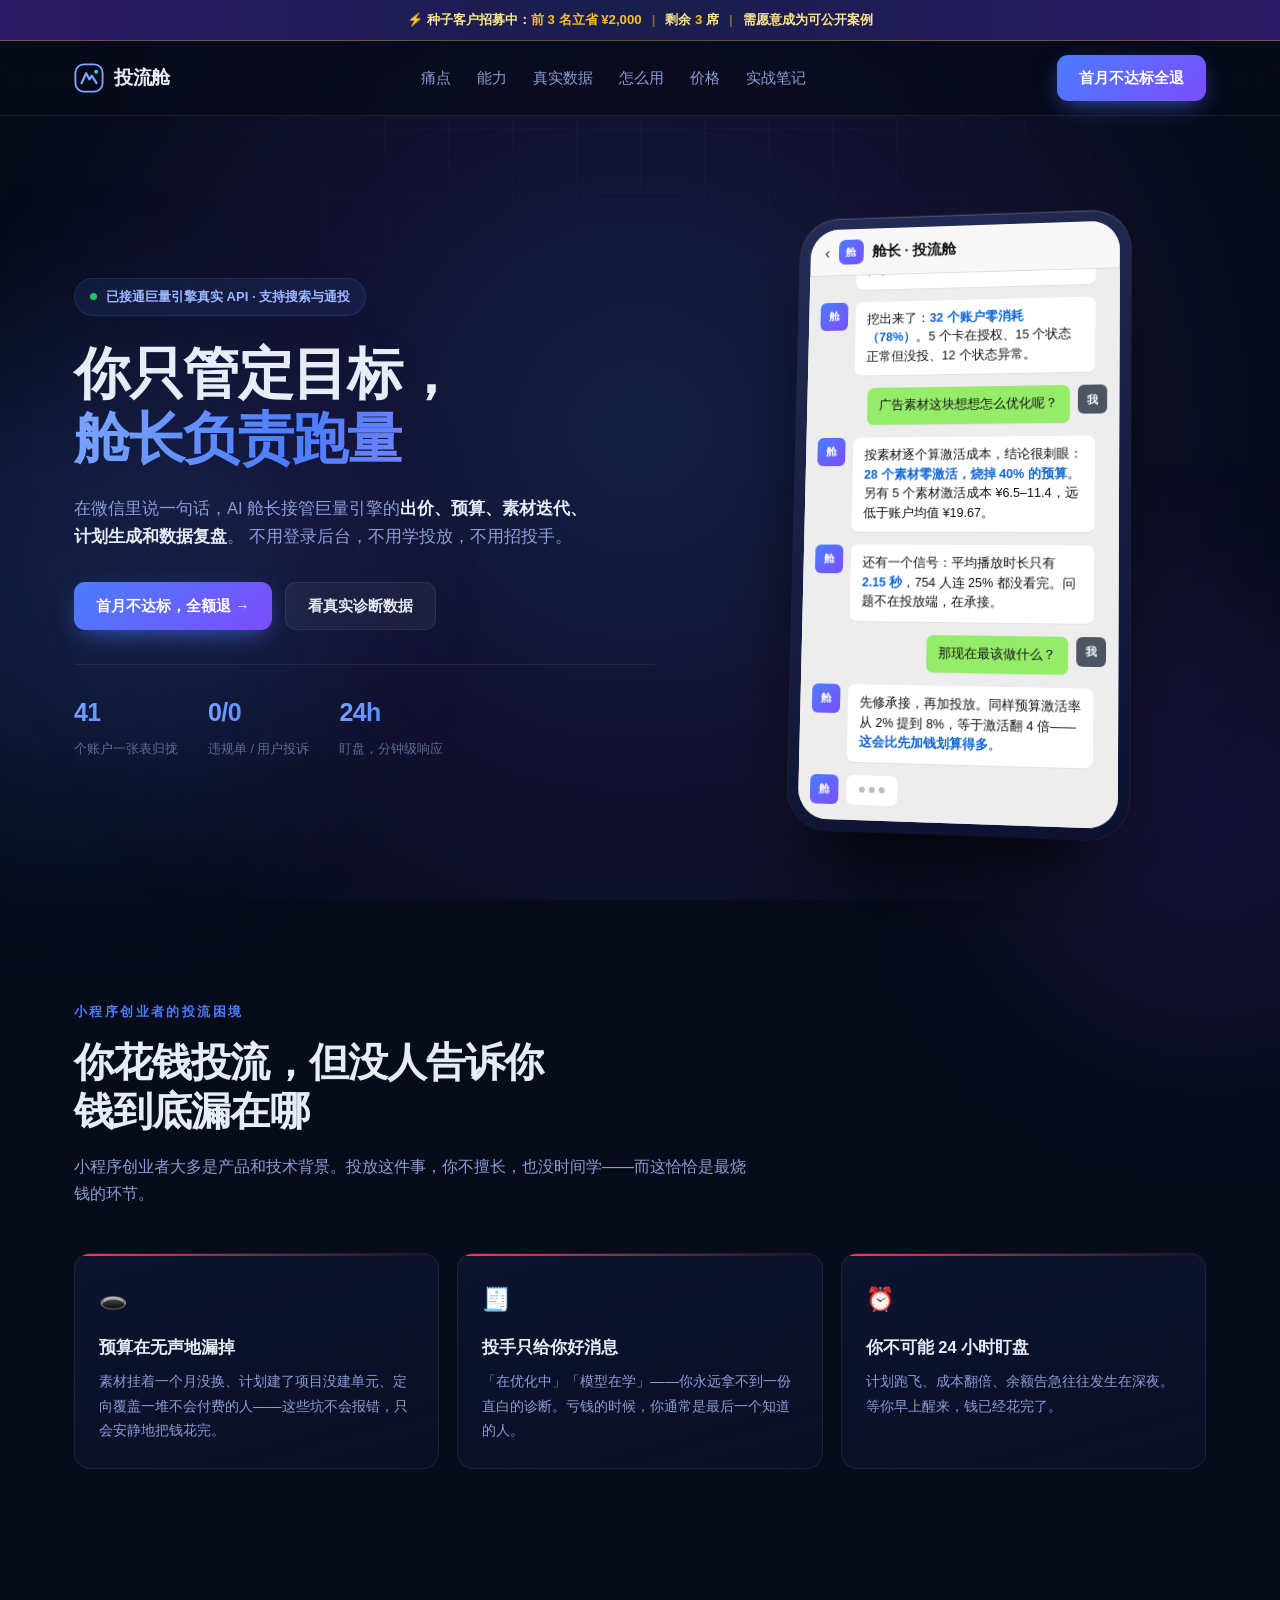
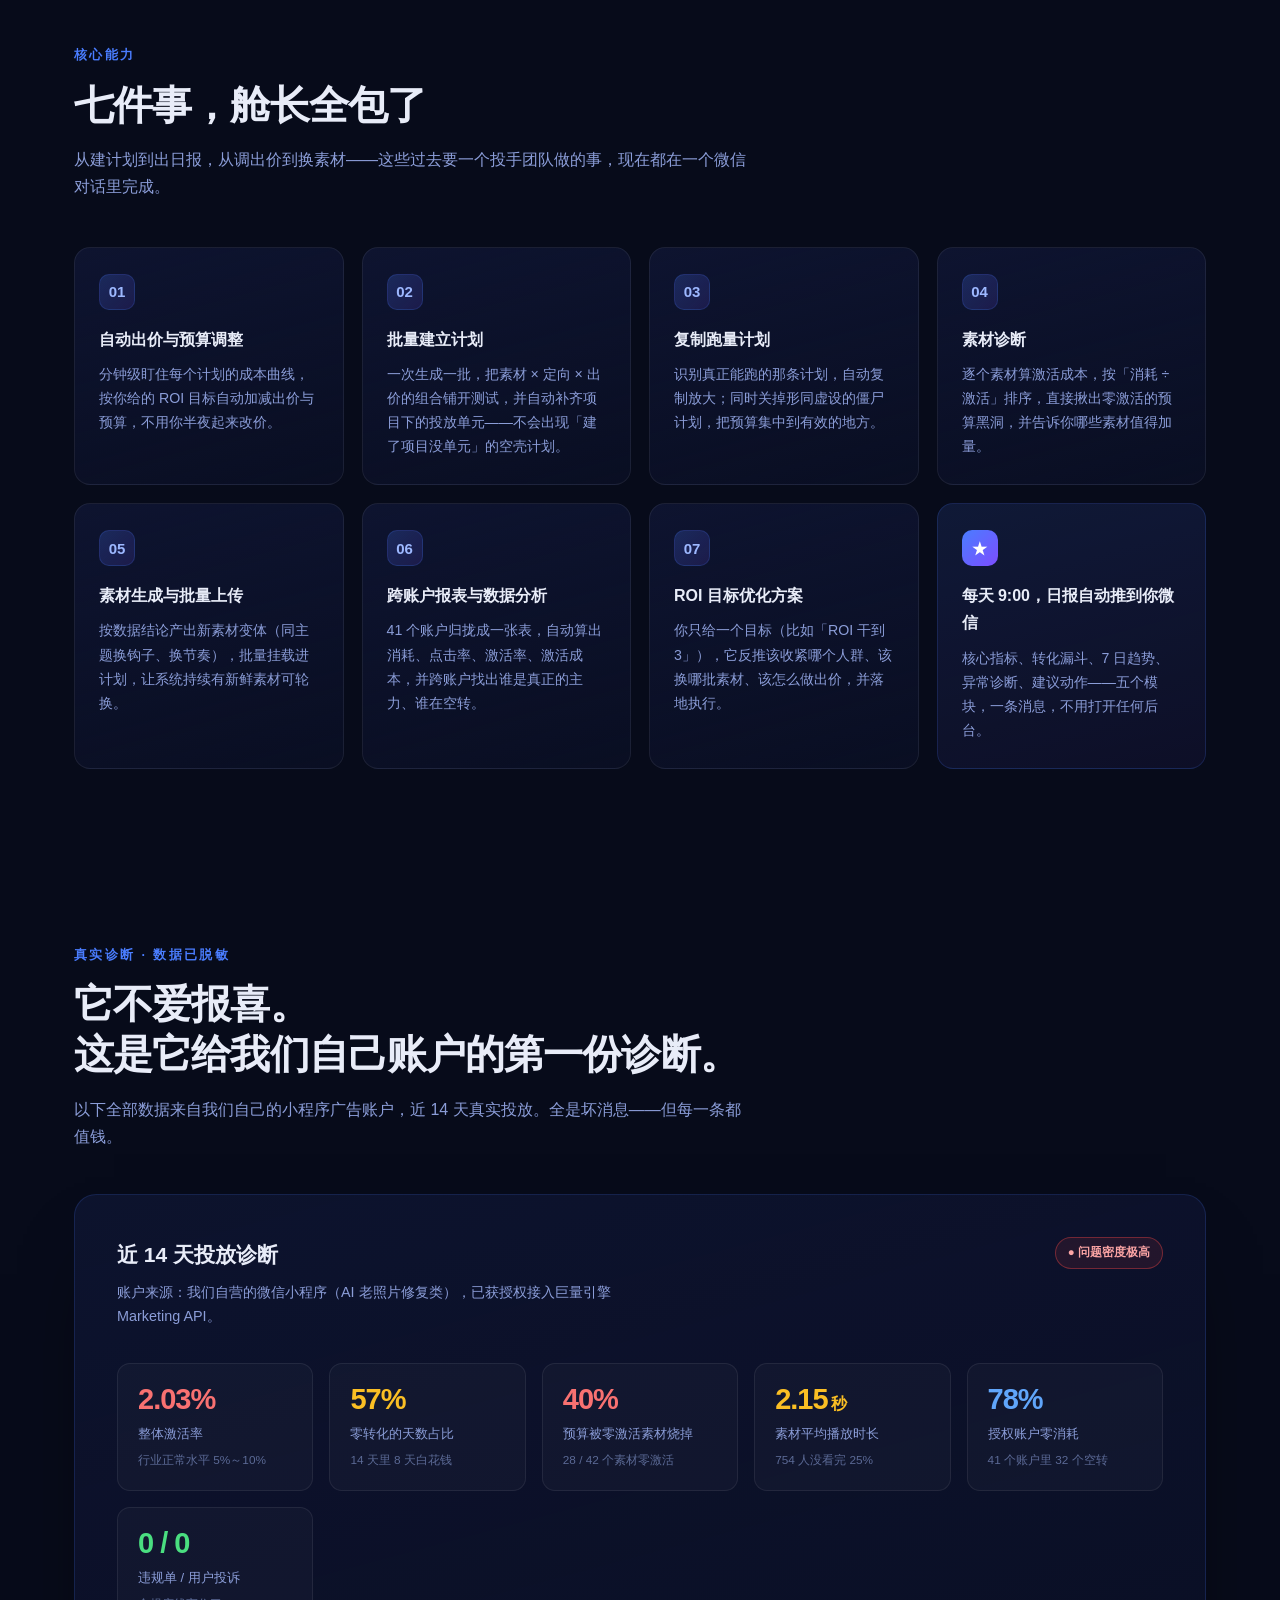
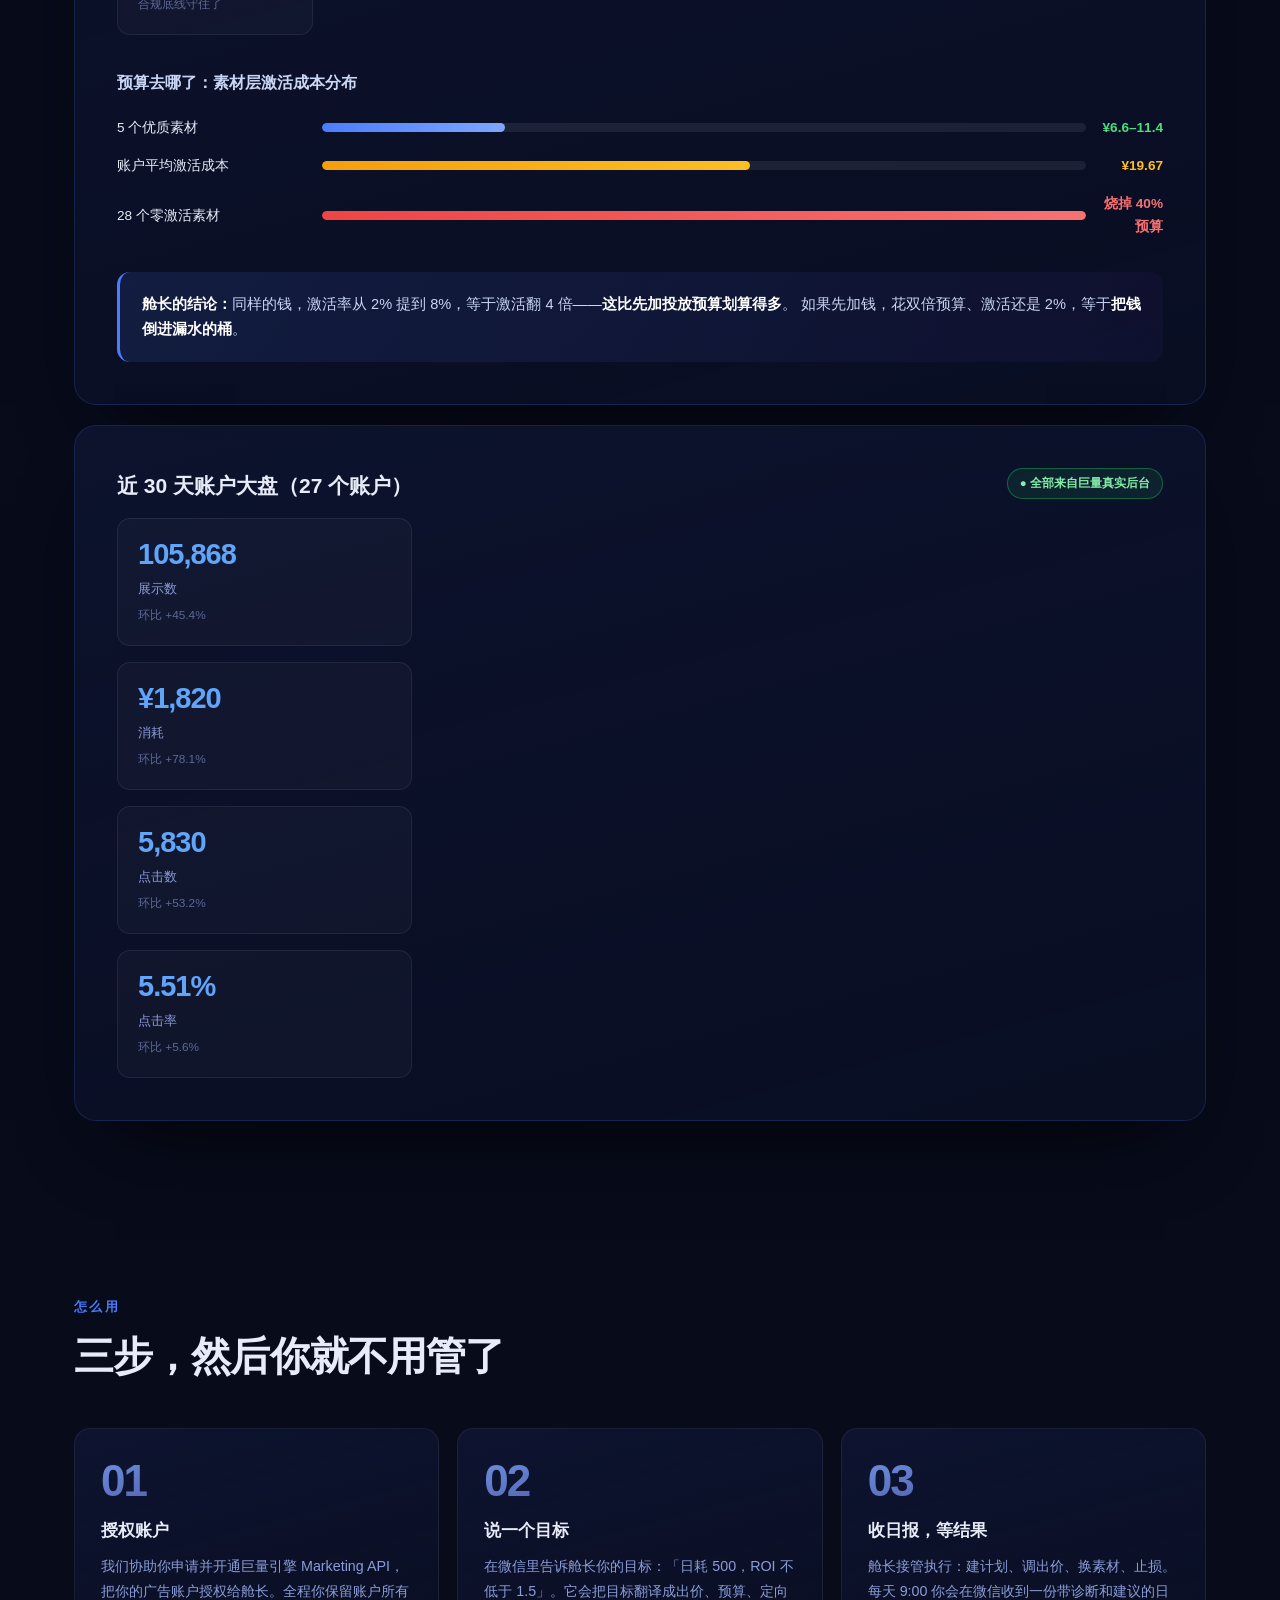
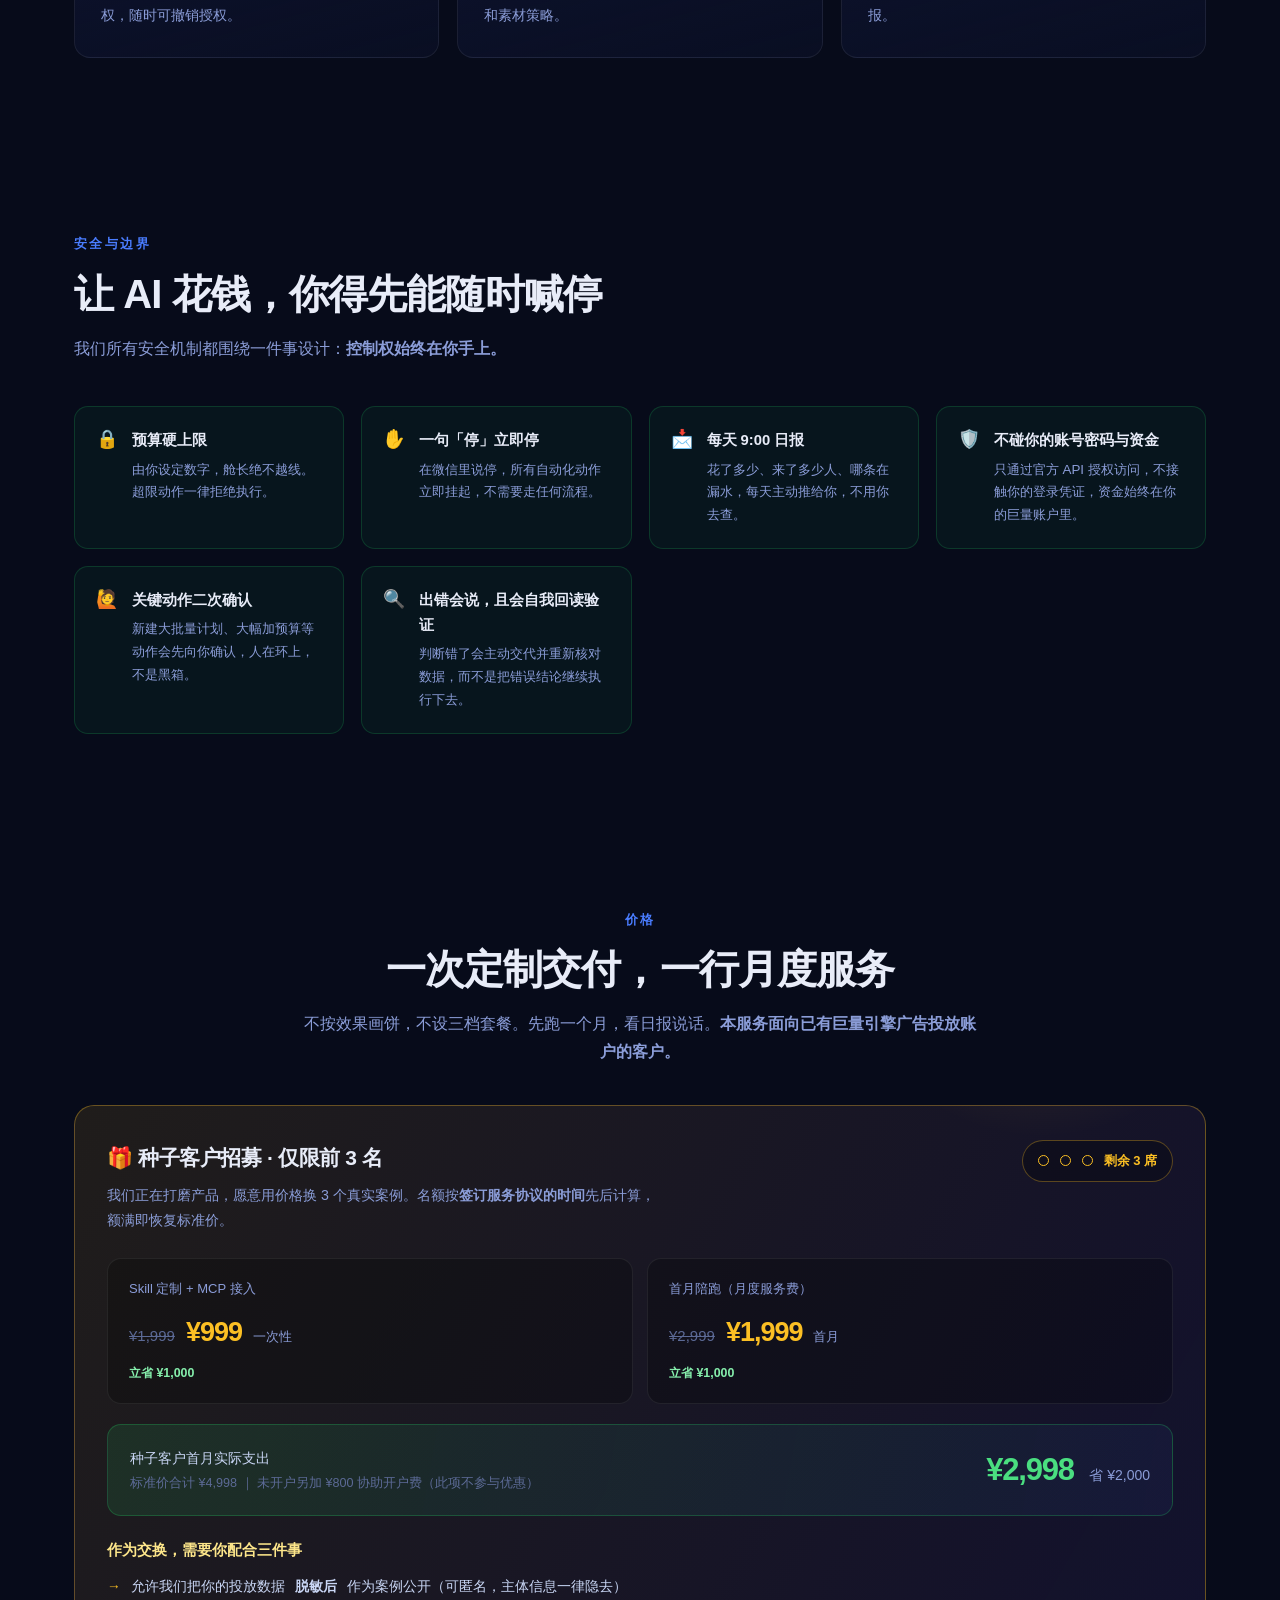
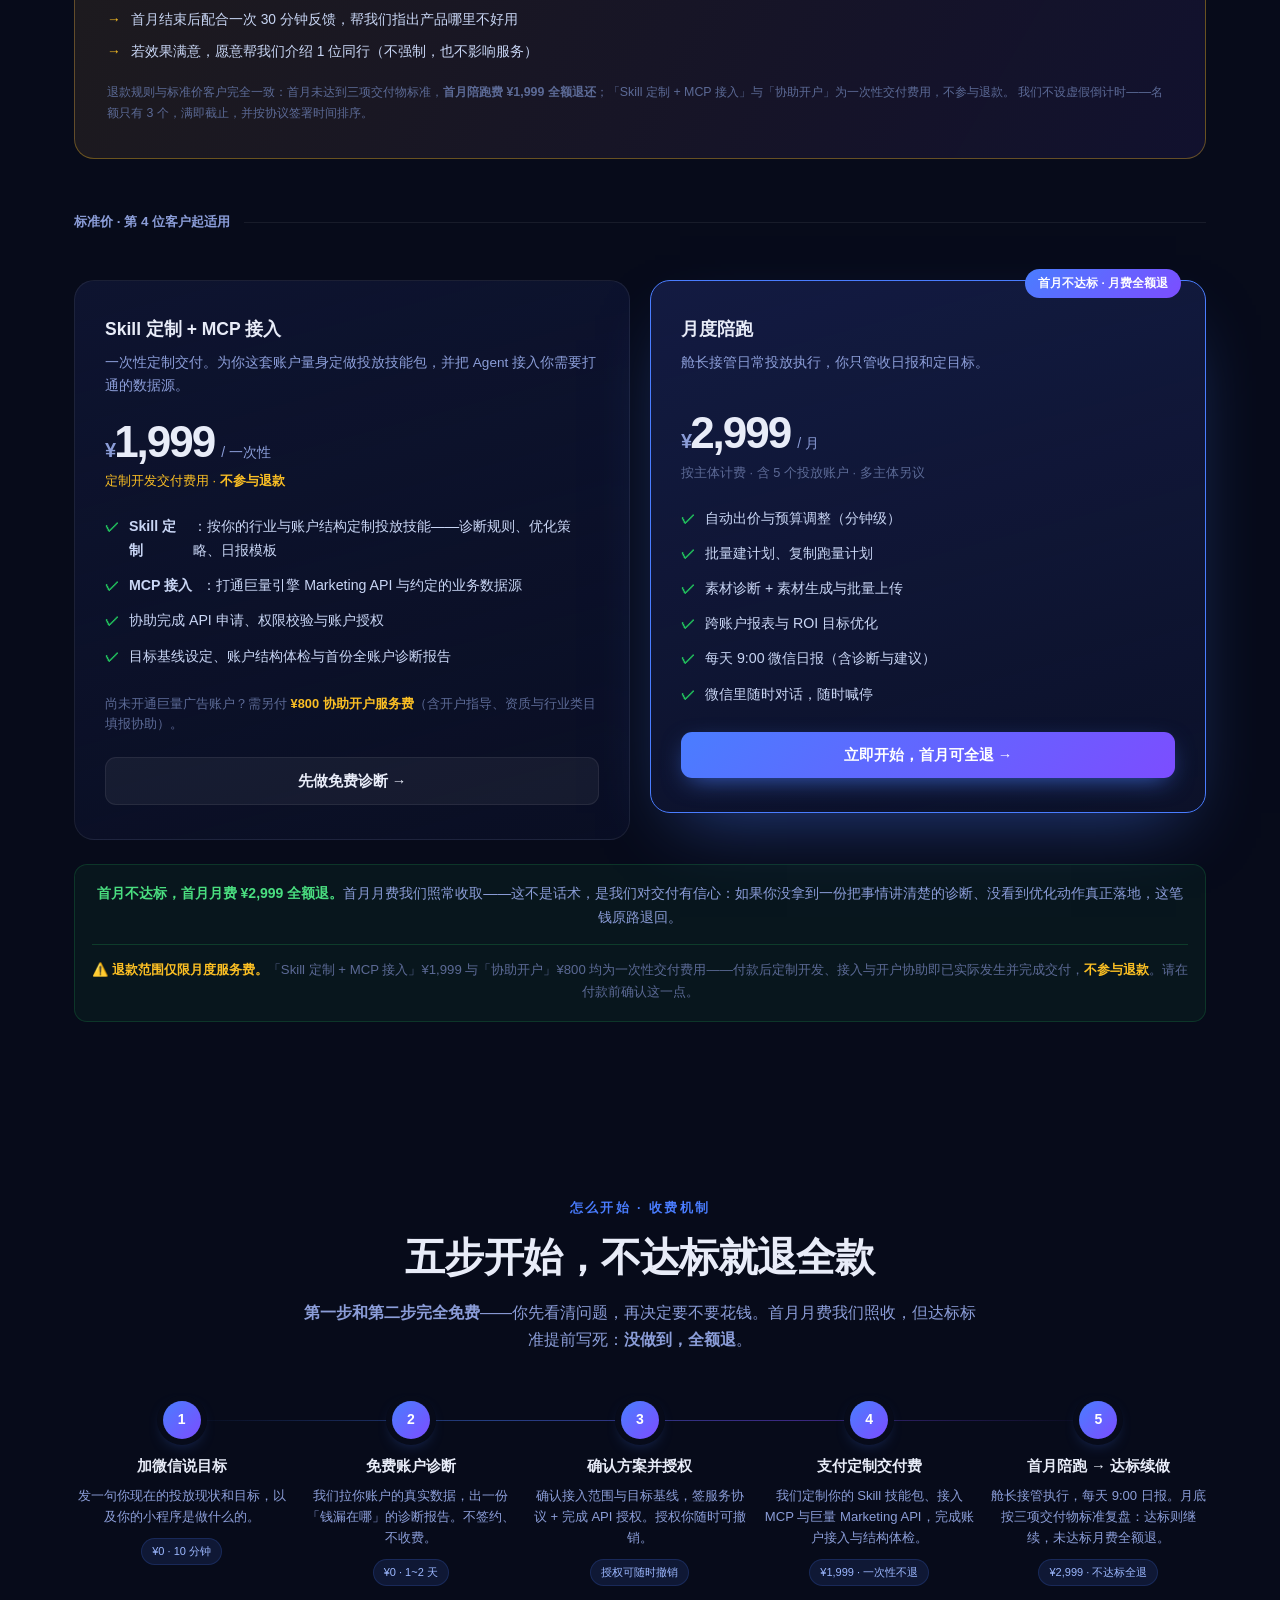
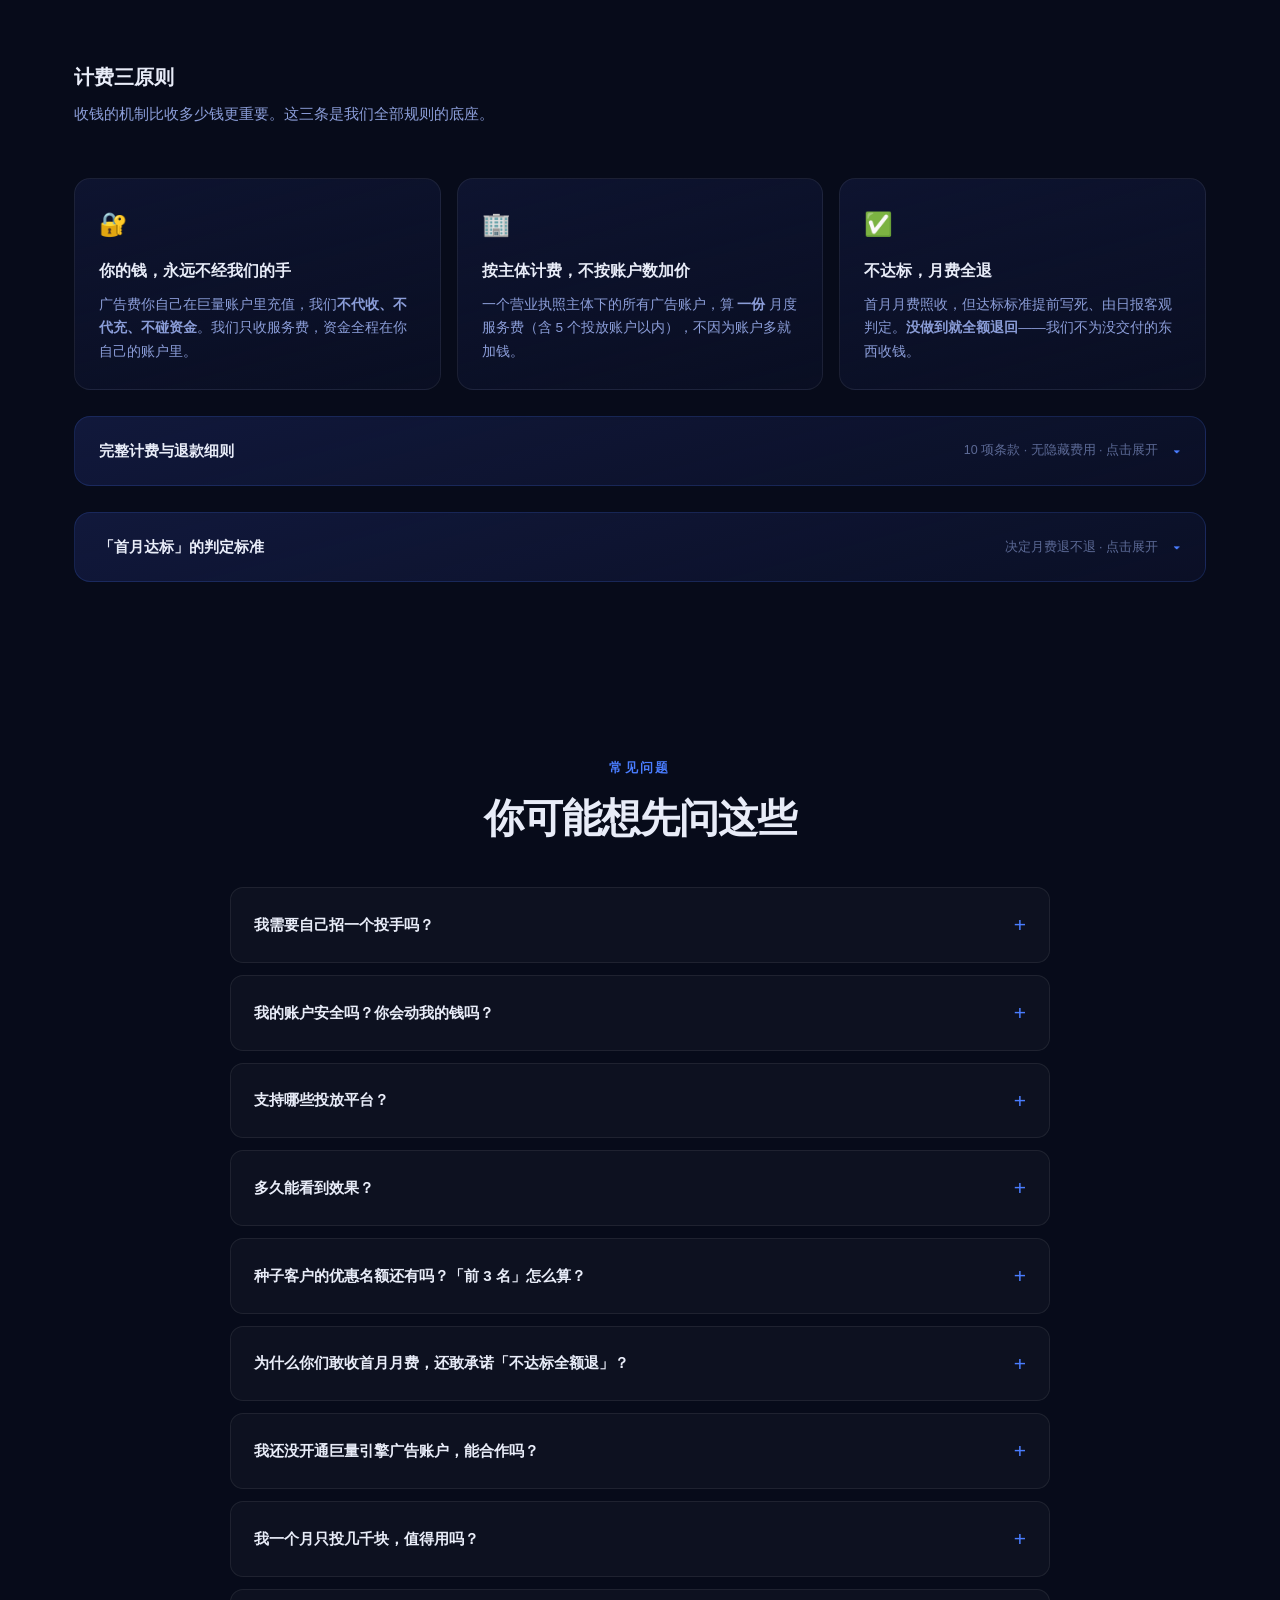
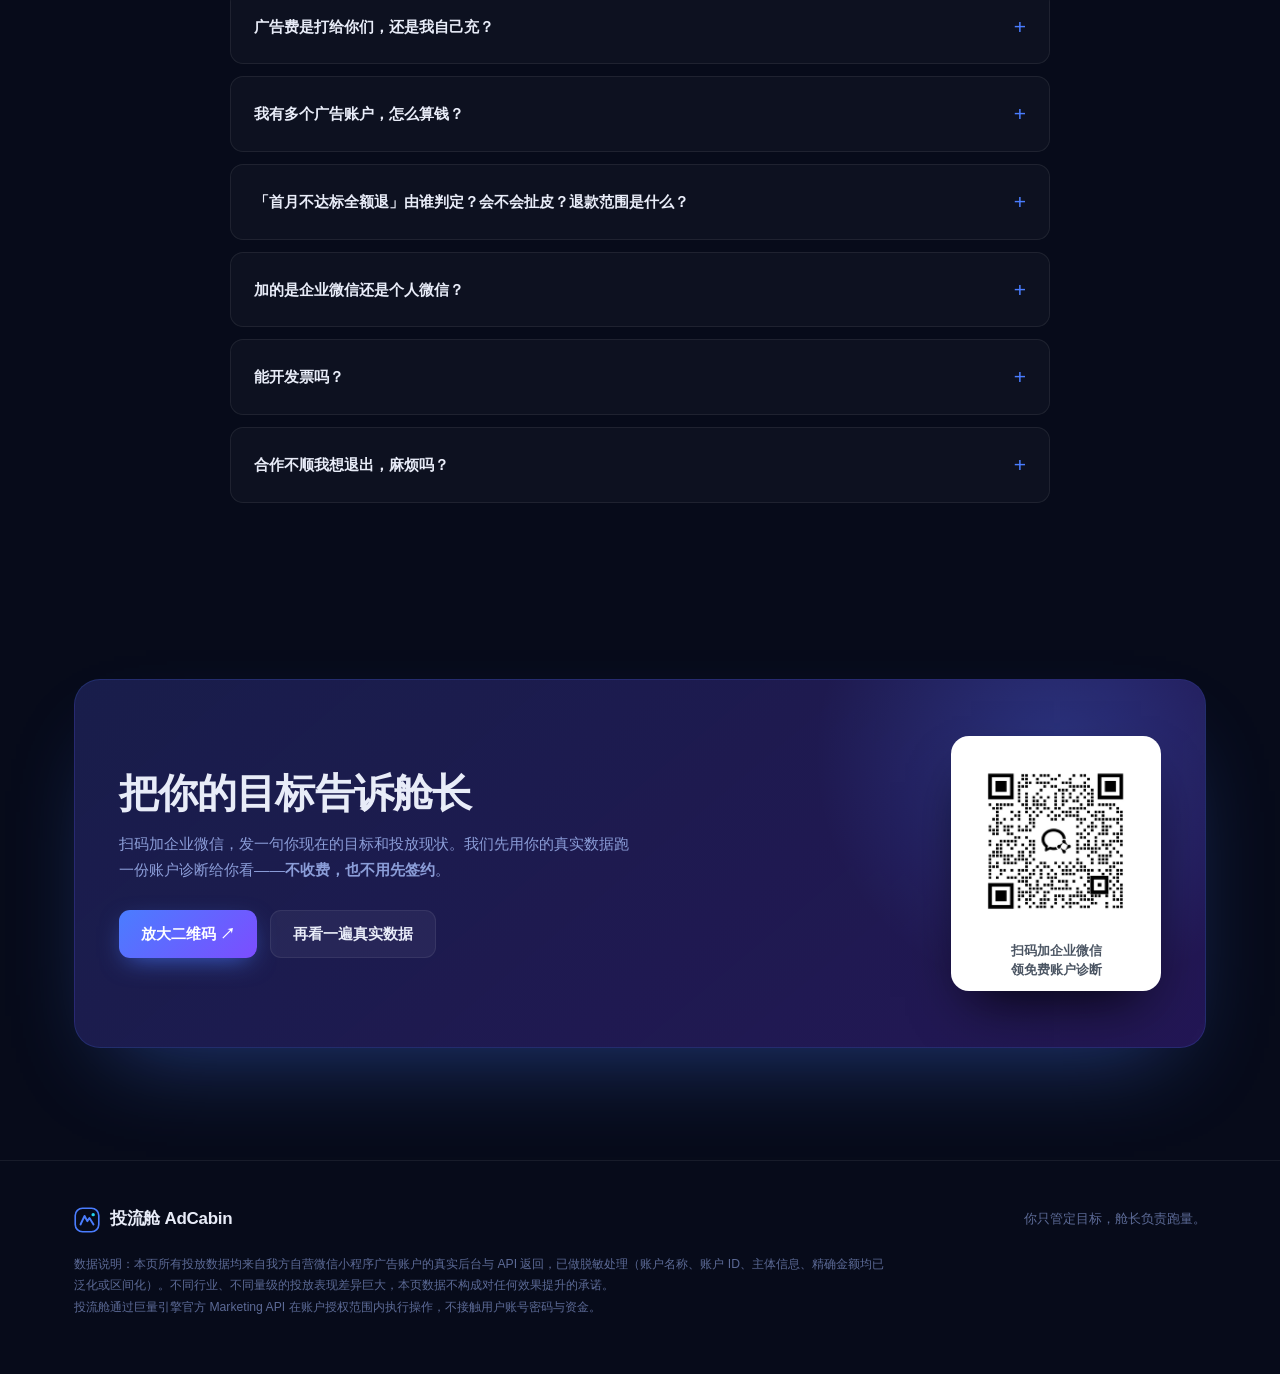
==== commit 20468a09: "新增实战笔记内容页：小程序投流诊断实录 + 巨量引擎API踩坑记录（含列表页、内链、sitemap）" ====
--- a/index.html
+++ b/index.html
@@ -3,8 +3,35 @@
 <head>
 <meta charset="UTF-8">
 <meta name="viewport" content="width=device-width, initial-scale=1.0">
-<title>投流舱 AdCabin — 你只管定目标，舱长负责跑量</title>
-<meta name="description" content="微信里说一句话，AI 舱长接管巨量引擎的出价、预算、素材、计划与数据复盘。不用学后台，不用招投手。">
+
+<!-- ==================== 基础 SEO ==================== -->
+<title>投流舱 AdCabin｜微信小程序广告投放 AI Agent · 巨量引擎自动投流</title>
+<meta name="description" content="微信小程序创业者与投手的自动投流 Agent。在微信里说一句话，AI 舱长接管巨量引擎的出价、预算、素材迭代、计划生成与数据复盘——人只管目标。支持跨账户报表、素材诊断、每天 9:00 日报。首月不达标，月费全额退。">
+<meta name="keywords" content="投流Agent,广告投放Agent,巨量引擎自动投流,微信小程序广告投放,小程序投流,巨量引擎API,自动出价,素材诊断,跨账户报表,ROI优化,投流工具,AI投手">
+<meta name="author" content="投流舱 AdCabin">
+<meta name="robots" content="index,follow,max-image-preview:large">
+<link rel="canonical" href="https://adcabin.yuhuakeji.com.cn/">
+
+<!-- 百度站长平台验证：在 https://ziyuan.baidu.com 添加站点后，把拿到的 meta 标签粘贴到下面（取消注释并替换 content 的值） -->
+<!-- <meta name="baidu-site-verification" content="codeva-你的验证码"> -->
+
+<!-- ==================== 微信 / 社交分享卡片 ==================== -->
+<meta property="og:type" content="website">
+<meta property="og:site_name" content="投流舱 AdCabin">
+<meta property="og:locale" content="zh_CN">
+<meta property="og:title" content="投流舱｜你只管定目标，舱长负责跑量">
+<meta property="og:description" content="微信里说一句话，AI 舱长接管巨量引擎的出价、预算、素材、计划与数据复盘。不用学后台，不用招投手。">
+<meta property="og:url" content="https://adcabin.yuhuakeji.com.cn/">
+<meta property="og:image" content="https://adcabin.yuhuakeji.com.cn/assets/og.png">
+<meta property="og:image:width" content="1200">
+<meta property="og:image:height" content="630">
+<meta property="og:image:alt" content="投流舱 AdCabin — 微信小程序广告投放 AI Agent">
+<meta name="twitter:card" content="summary_large_image">
+<meta name="twitter:title" content="投流舱｜你只管定目标，舱长负责跑量">
+<meta name="twitter:description" content="微信里说一句话，AI 舱长接管巨量引擎的出价、预算、素材、计划与数据复盘。">
+<meta name="twitter:image" content="https://adcabin.yuhuakeji.com.cn/assets/og.png">
+<meta name="theme-color" content="#070B1A">
+
 <script>document.documentElement.className += ' js';</script>
 <style>
 :root{
@@ -492,6 +519,129 @@
   header{padding:60px 0 66px}
 }
 </style>
+<script type="application/ld+json">
+{
+  "@context": "https://schema.org",
+  "@graph": [
+    {
+      "@type": "Organization",
+      "@id": "https://adcabin.yuhuakeji.com.cn/#org",
+      "name": "投流舱 AdCabin",
+      "alternateName": "投流舱",
+      "url": "https://adcabin.yuhuakeji.com.cn/",
+      "logo": "https://adcabin.yuhuakeji.com.cn/assets/og.png",
+      "description": "面向微信小程序创业者与投手的自动投流 Agent，通过巨量引擎官方 Marketing API 自动完成出价、预算、素材迭代、计划生成与数据复盘。",
+      "areaServed": { "@type": "Country", "name": "中国" },
+      "knowsLanguage": "zh-CN"
+    },
+    {
+      "@type": "WebSite",
+      "@id": "https://adcabin.yuhuakeji.com.cn/#website",
+      "url": "https://adcabin.yuhuakeji.com.cn/",
+      "name": "投流舱 AdCabin",
+      "inLanguage": "zh-CN",
+      "publisher": { "@id": "https://adcabin.yuhuakeji.com.cn/#org" }
+    },
+    {
+      "@type": "Product",
+      "name": "投流舱 · 微信小程序广告投放 AI Agent",
+      "description": "在微信里说一句话，AI 舱长接管巨量引擎的出价、预算、素材迭代、计划生成与数据复盘。支持自动出价、批量建计划、复制跑量计划、素材诊断、素材生成与批量上传、跨账户报表、ROI 目标优化，以及每天 9:00 自动推送日报。",
+      "brand": { "@id": "https://adcabin.yuhuakeji.com.cn/#org" },
+      "category": "广告投放自动化服务",
+      "offers": [
+        {
+          "@type": "Offer",
+          "name": "Skill 定制 + MCP 接入",
+          "price": "1999",
+          "priceCurrency": "CNY",
+          "description": "一次性定制交付。按你的行业与账户结构定制投放技能包，并打通巨量引擎 Marketing API。属一次性交付费用，不参与退款。",
+          "availability": "https://schema.org/InStock",
+          "url": "https://adcabin.yuhuakeji.com.cn/#price"
+        },
+        {
+          "@type": "Offer",
+          "name": "月度陪跑服务费",
+          "price": "2999",
+          "priceCurrency": "CNY",
+          "description": "按营业执照主体计费，含 5 个投放账户以内。首月未达到三项交付物标准，首月月费全额退还。",
+          "availability": "https://schema.org/InStock",
+          "url": "https://adcabin.yuhuakeji.com.cn/#price"
+        },
+        {
+          "@type": "Offer",
+          "name": "协助开户服务费",
+          "price": "800",
+          "priceCurrency": "CNY",
+          "description": "仅针对尚未开通巨量引擎广告账户的客户。已有广告投放账户的客户无需支付此项。",
+          "availability": "https://schema.org/InStock",
+          "url": "https://adcabin.yuhuakeji.com.cn/#price"
+        }
+      ]
+    },
+    {
+      "@type": "FAQPage",
+      "@id": "https://adcabin.yuhuakeji.com.cn/#faq",
+      "mainEntity": [
+        {
+          "@type": "Question",
+          "name": "我需要自己招一个投手吗？",
+          "acceptedAnswer": { "@type": "Answer", "text": "不需要。舱长承担的是投手的执行工作：盯盘、调价、建计划、换素材、出报表。你只需要定目标、看日报、在关键动作上点确认。" }
+        },
+        {
+          "@type": "Question",
+          "name": "我的账户安全吗？你会动我的钱吗？",
+          "acceptedAnswer": { "@type": "Answer", "text": "舱长只通过巨量引擎官方 API 授权访问，不接触你的账号密码，资金始终留在你自己的巨量账户里。你可以随时撤销授权，也可以随时在微信里说「停」。同时设有预算硬上限，超限动作会被直接拒绝。" }
+        },
+        {
+          "@type": "Question",
+          "name": "支持哪些投放平台？",
+          "acceptedAnswer": { "@type": "Answer", "text": "目前深度接通巨量引擎（含搜索与通投），已验证可完成账户挖掘、计划与单元创建、出价预算调整、素材挂载、跨账户取数与日报定时推送。其他平台按需扩展。" }
+        },
+        {
+          "@type": "Question",
+          "name": "多久能看到效果？",
+          "acceptedAnswer": { "@type": "Answer", "text": "第一周你会先拿到一份账户体检：钱漏在哪、哪些素材在空烧、哪些人群不会付费。这些是当天就能看清的。真正的效果改善通常发生在修正承接与素材之后——我们不承诺「几天翻倍」，我们承诺先让你看清问题。" }
+        },
+        {
+          "@type": "Question",
+          "name": "我还没开通巨量引擎广告账户，能合作吗？",
+          "acceptedAnswer": { "@type": "Answer", "text": "可以，但需要额外支付 ¥800 协助开户服务费，含开户指导、资质与行业类目填报协助、账户基础配置。基准服务（Skill 定制 + 月度陪跑）是面向已经有广告投放账户的客户设计的，已有账户的客户不需要付这 ¥800。" }
+        },
+        {
+          "@type": "Question",
+          "name": "「首月不达标全额退」由谁判定？会不会扯皮？退款范围是什么？",
+          "acceptedAnswer": { "@type": "Answer", "text": "由日报记录客观判定，不需要双方协商。达标标准是三项可验证的交付物：诊断报告是否交付、优化动作是否落地 ≥3 项、日报是否正常跑满 20 天。退款范围仅限首月月度服务费 ¥2,999，原路退回，7 个工作日内到账。「Skill 定制 + MCP 接入」¥1,999 与「协助开户」¥800 属于一次性交付费用，不参与退款。" }
+        },
+        {
+          "@type": "Question",
+          "name": "广告费是打给你们，还是我自己充？",
+          "acceptedAnswer": { "@type": "Answer", "text": "你自己充。广告费始终在你的巨量引擎账户里由你自行充值，我们不代收、不代充、不经手任何投放资金。我们只收服务费，所以也不存在资金池或第三方支付的风险。" }
+        },
+        {
+          "@type": "Question",
+          "name": "我有多个广告账户，怎么算钱？",
+          "acceptedAnswer": { "@type": "Answer", "text": "按营业执照主体计费，不按账户数加价：同一主体下 5 个投放账户以内都算一份月费，超出部分按 ¥300/账户/月。如果是多个主体或代运营批量场景，可以谈阶梯价。" }
+        },
+        {
+          "@type": "Question",
+          "name": "加的是企业微信还是个人微信？",
+          "acceptedAnswer": { "@type": "Answer", "text": "企业微信，扫码后你和我们一位真实的人类同事建立联系。用企业微信是因为它能挂自动欢迎语、能给你打服务标签、也能稳定把每天 9:00 的日报推给你。" }
+        },
+        {
+          "@type": "Question",
+          "name": "能开发票吗？",
+          "acceptedAnswer": { "@type": "Answer", "text": "可以开增值税普通发票。开票主体与税点我们会在签约前书面向你确认，确保你们财务能正常入账。" }
+        },
+        {
+          "@type": "Question",
+          "name": "合作不顺我想退出，麻烦吗？",
+          "acceptedAnswer": { "@type": "Answer", "text": "不麻烦。按月签约，任一方提前 15 天书面告知即可终止，不设违约金。终止后你一键撤销 API 授权，账户、数据、素材全部留在你自己手上。" }
+        }
+      ]
+    }
+  ]
+}
+</script>
 </head>
 <body>
 <div class="bg-fx"></div><div class="orb a"></div><div class="orb b"></div>
@@ -522,7 +672,7 @@
       <a href="#case">真实数据</a>
       <a href="#how">怎么用</a>
       <a href="#price">价格</a>
-      <a href="#billing">计费规则</a>
+      <a href="blog/">实战笔记</a>
     </div>
     <a href="#cta" class="btn btn-primary">首月不达标全退</a>
   </div>
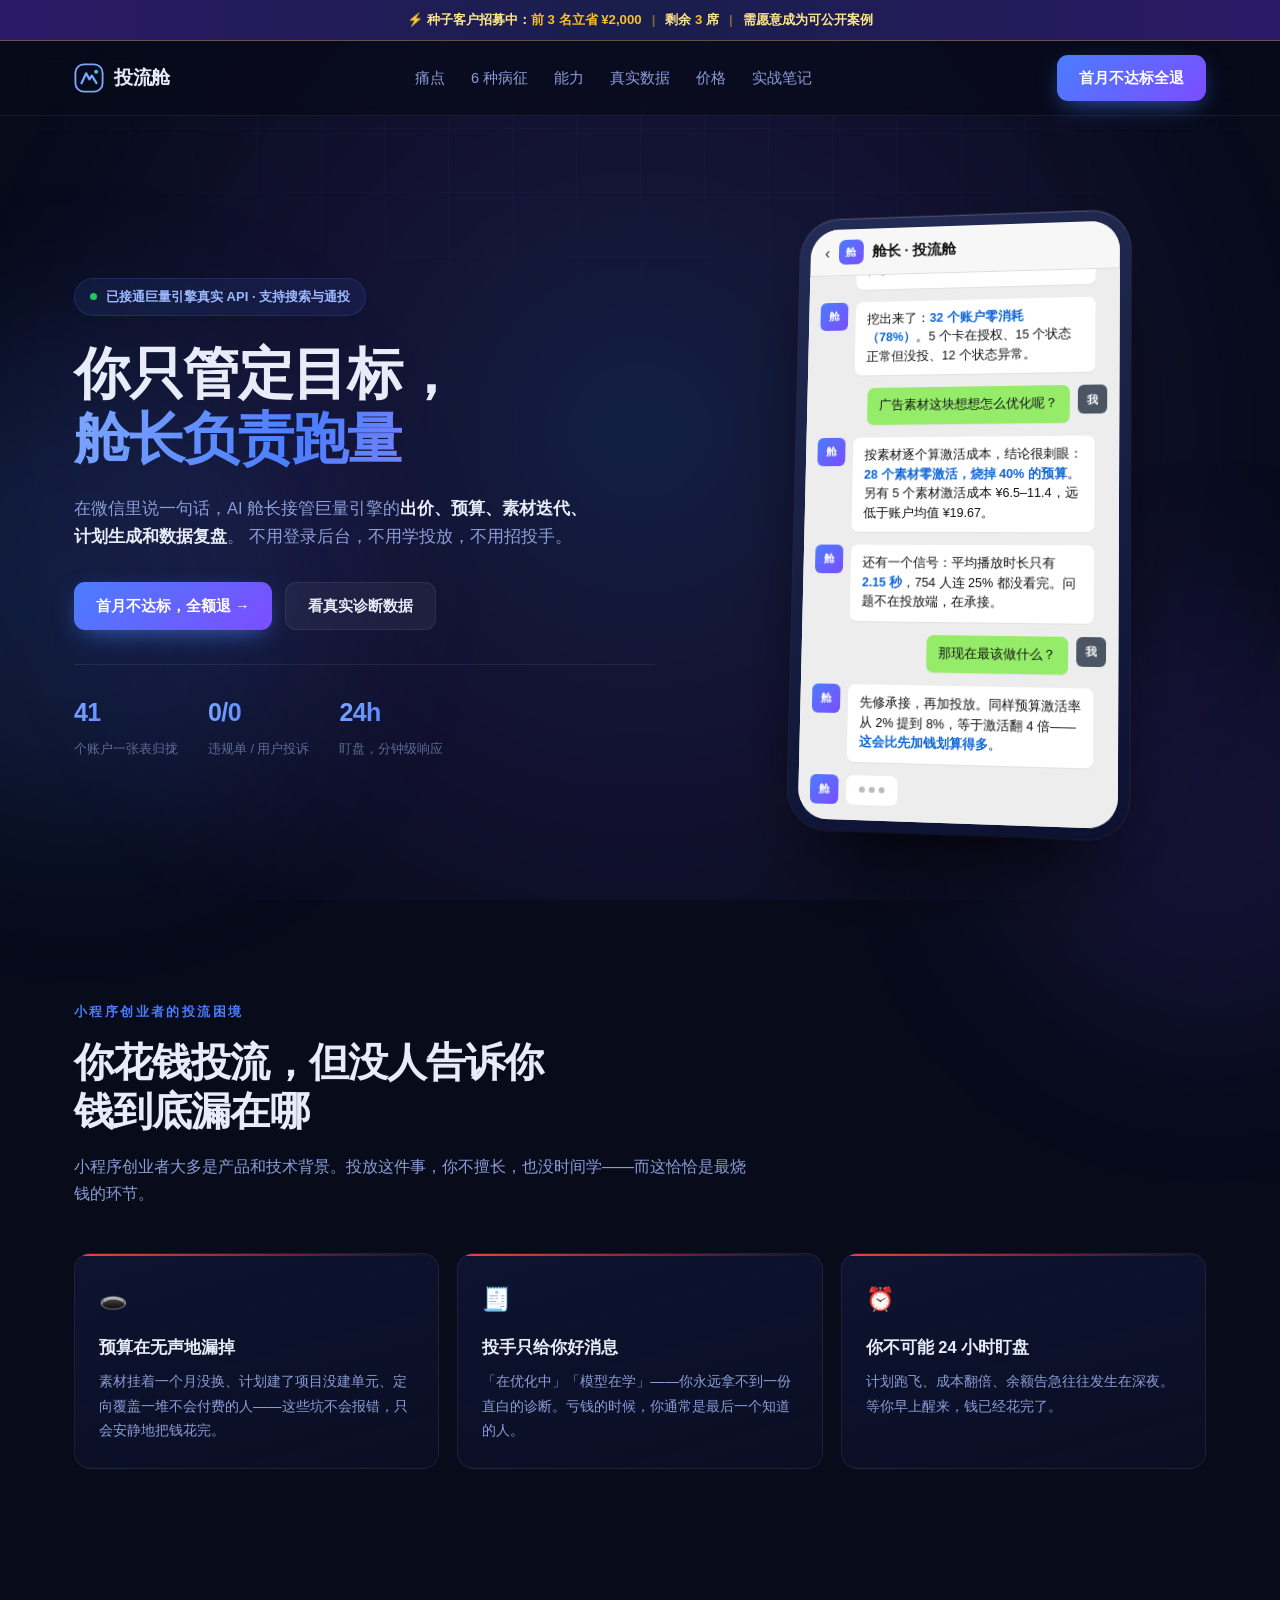
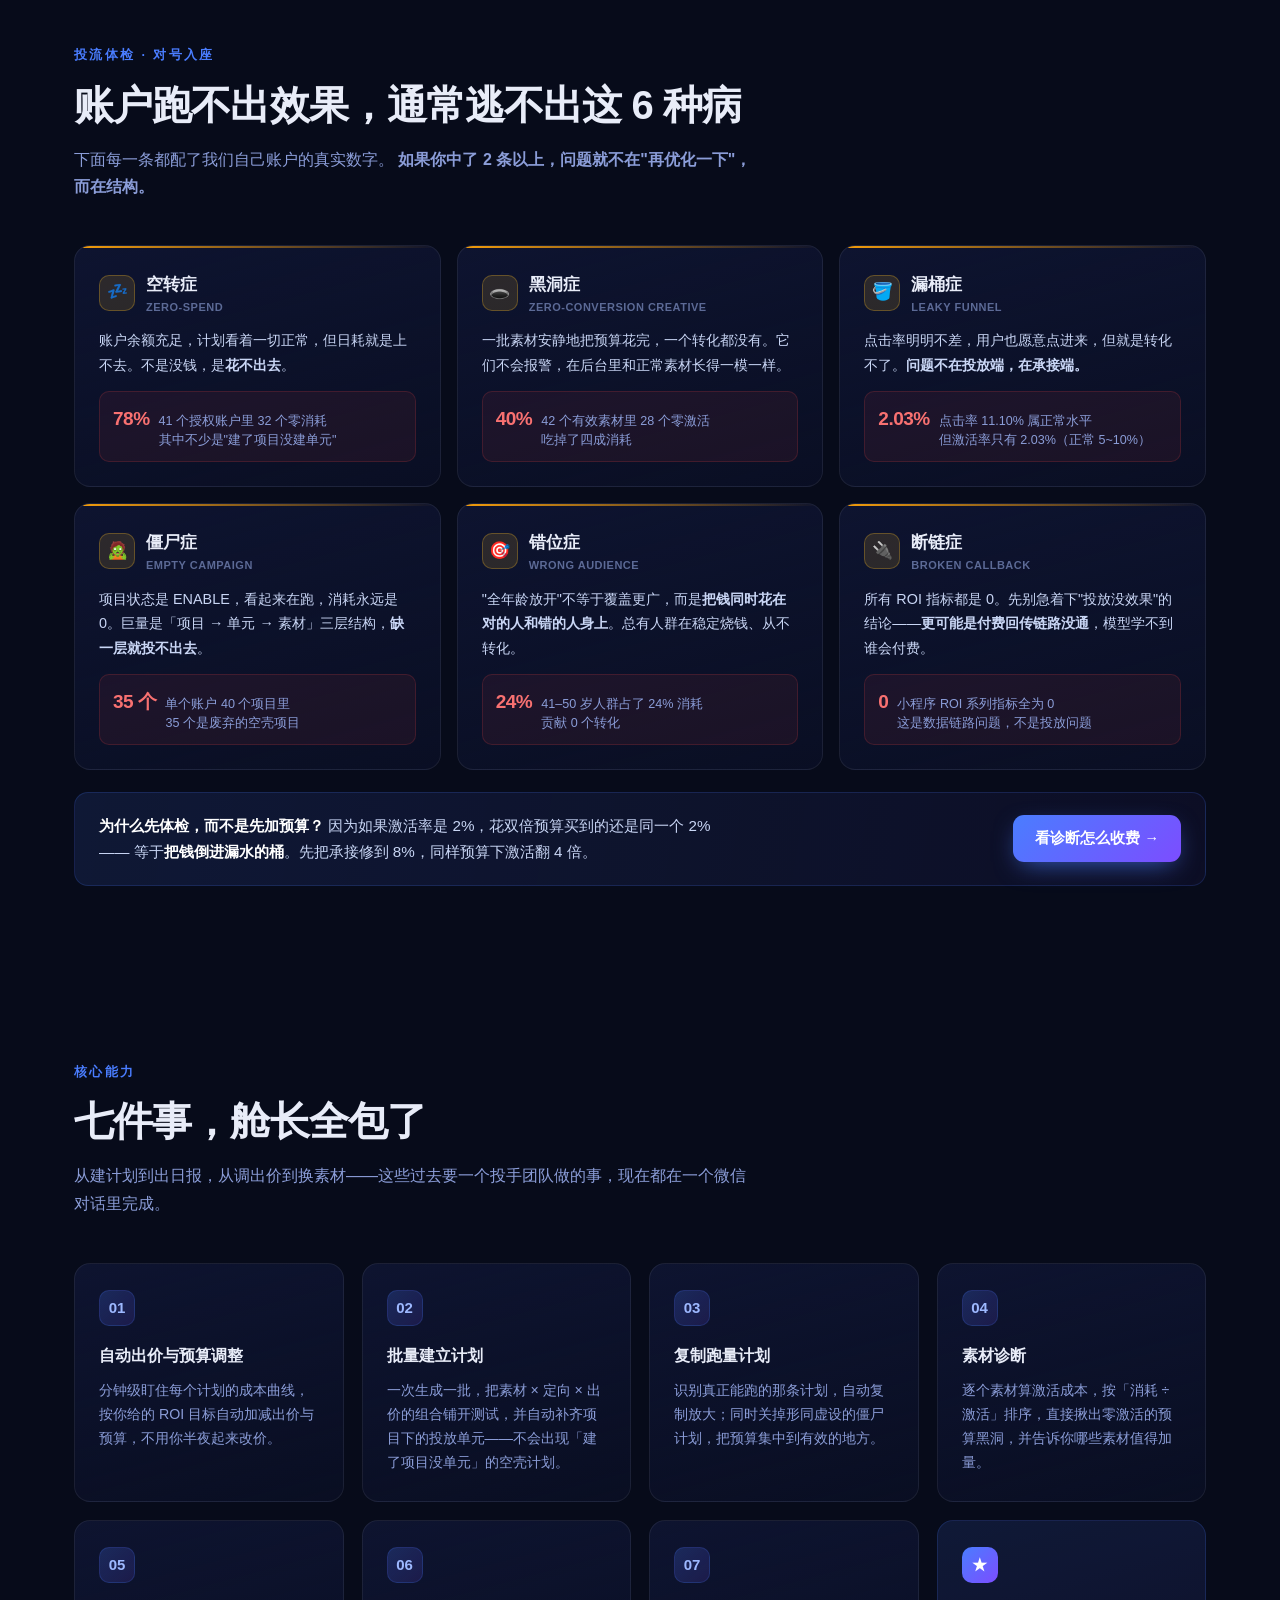
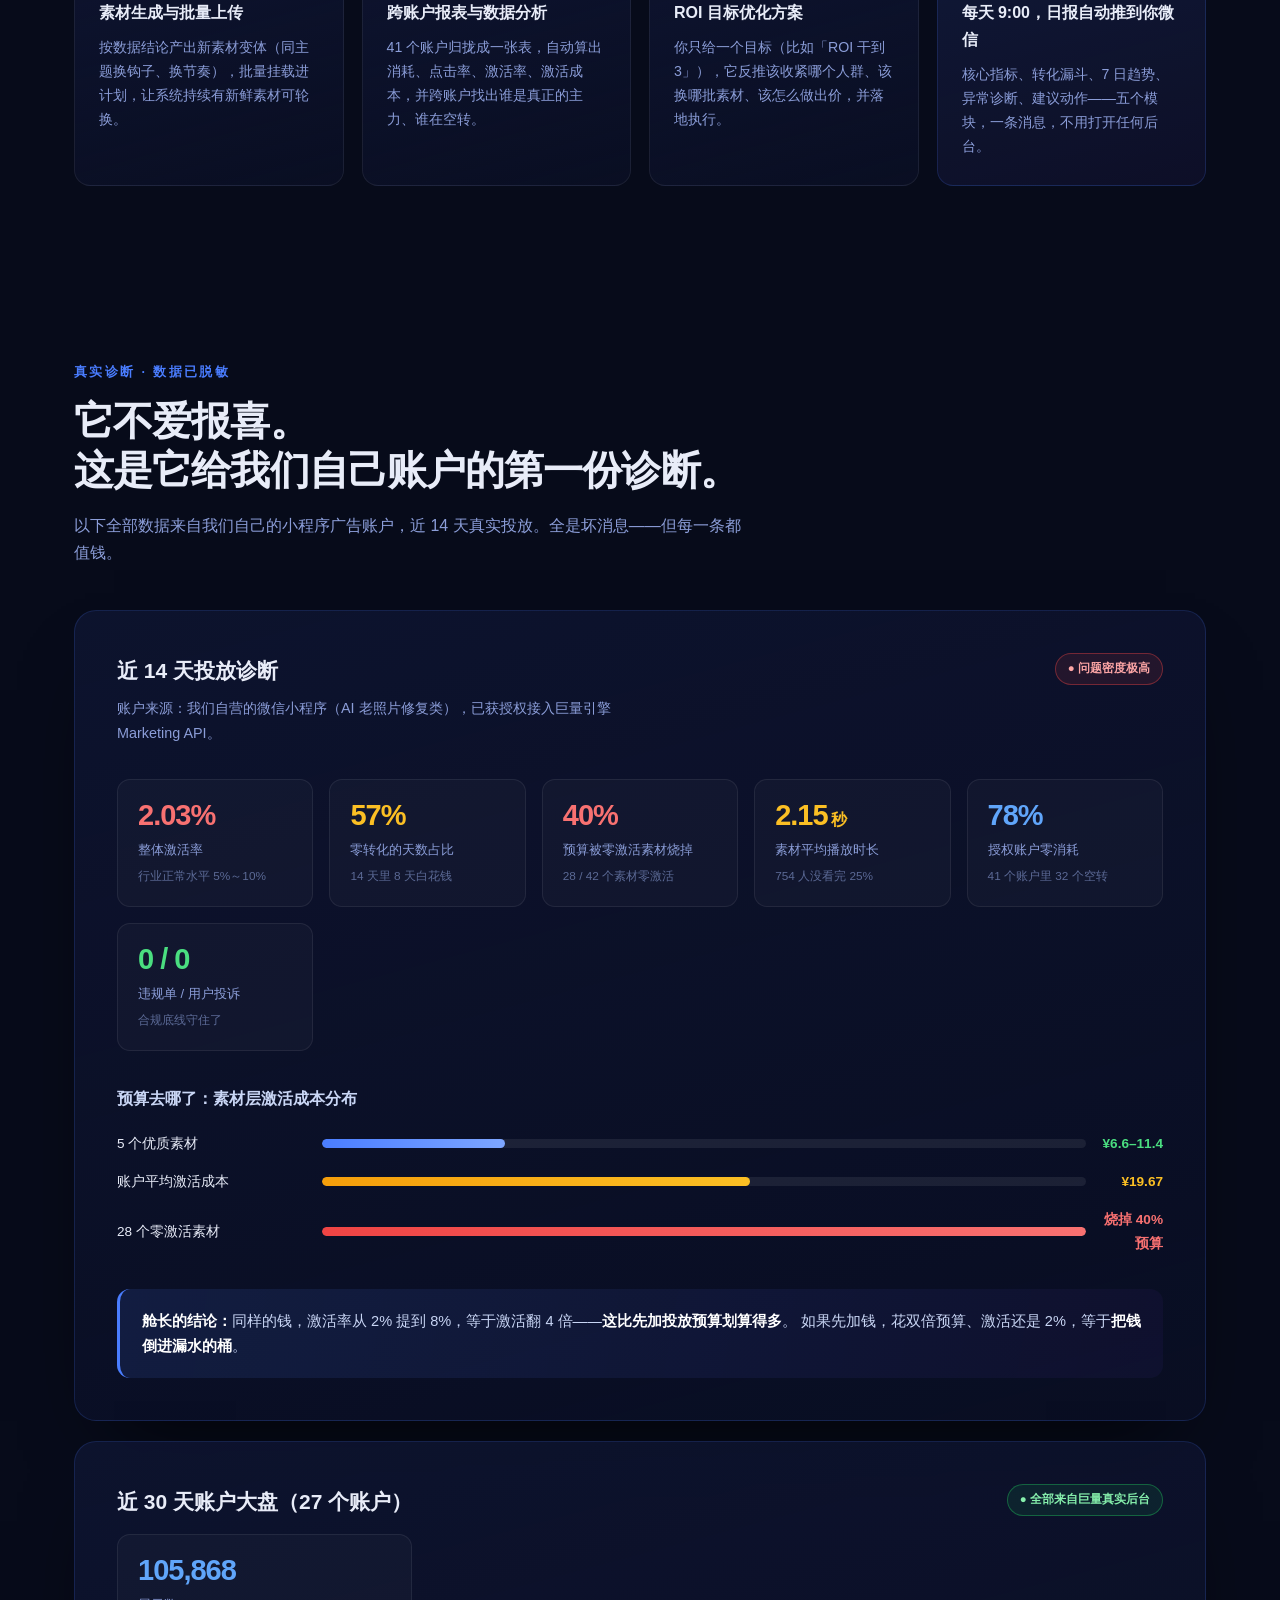
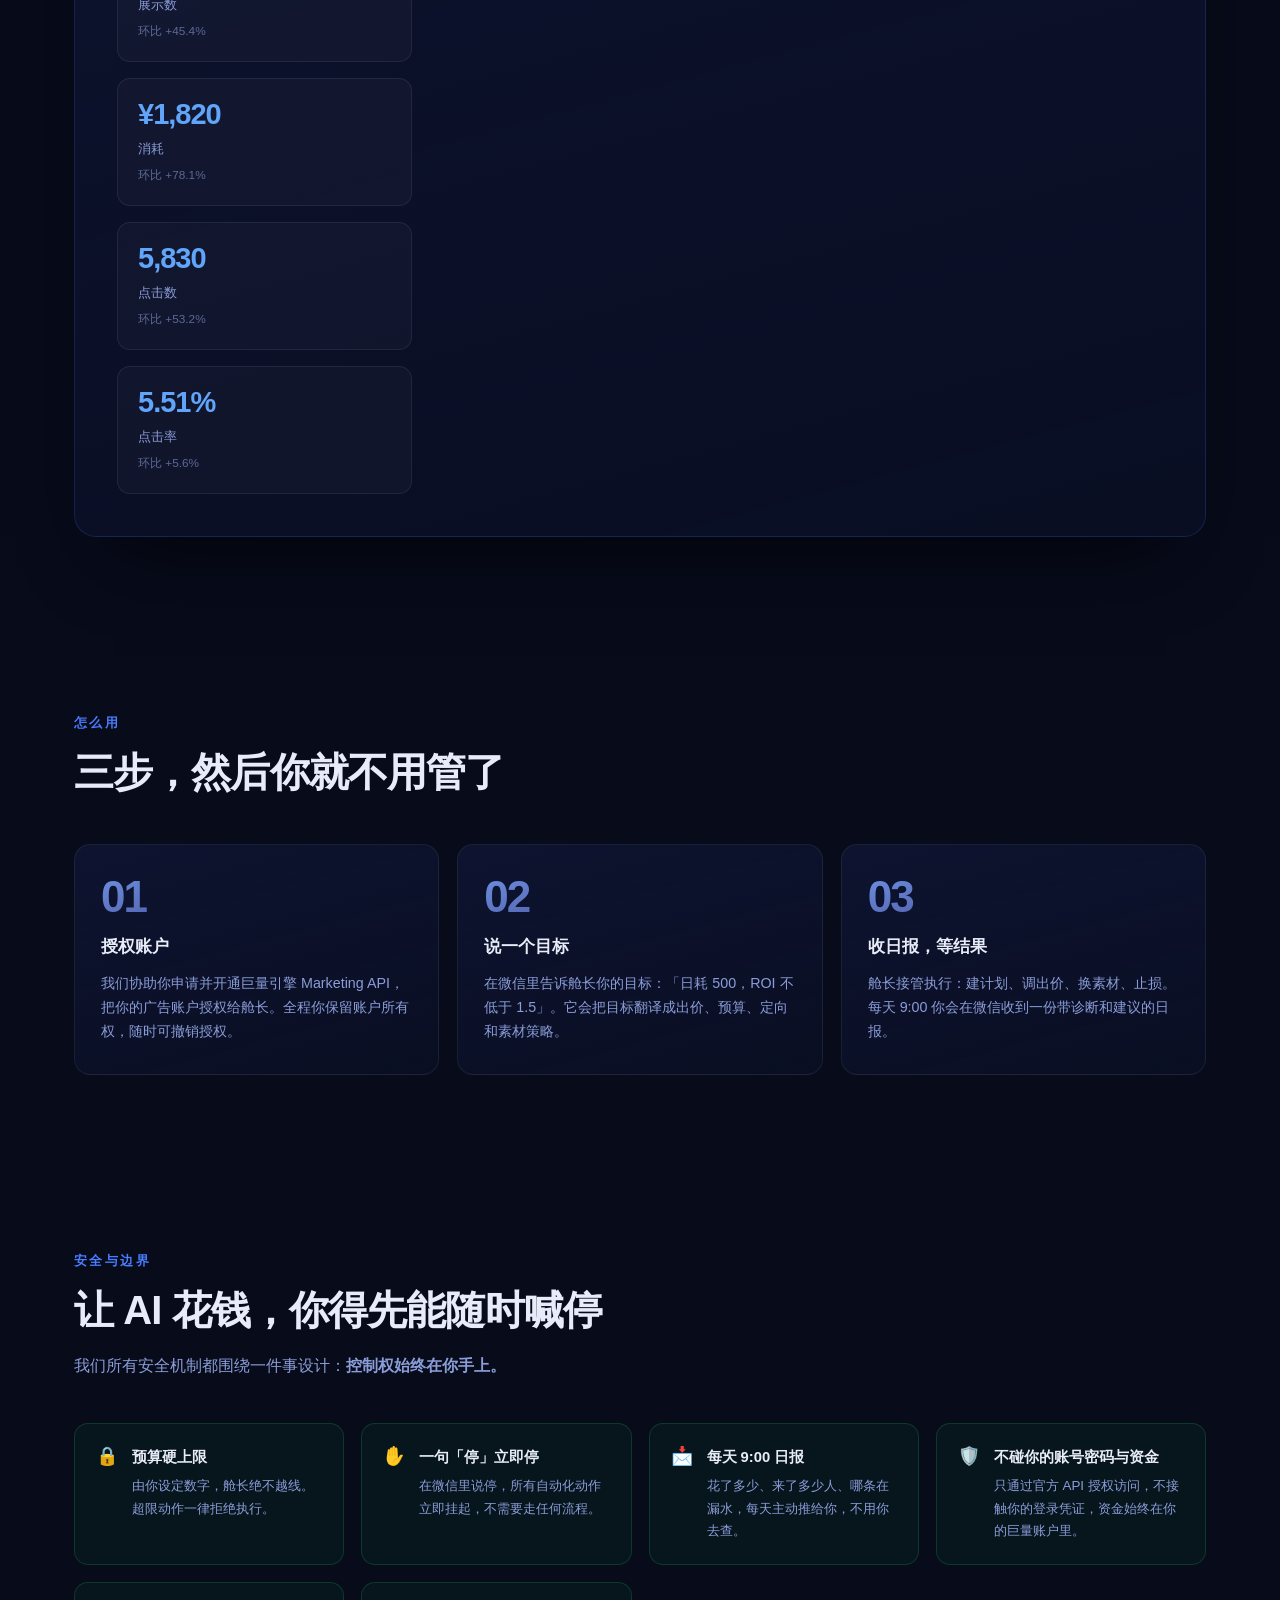
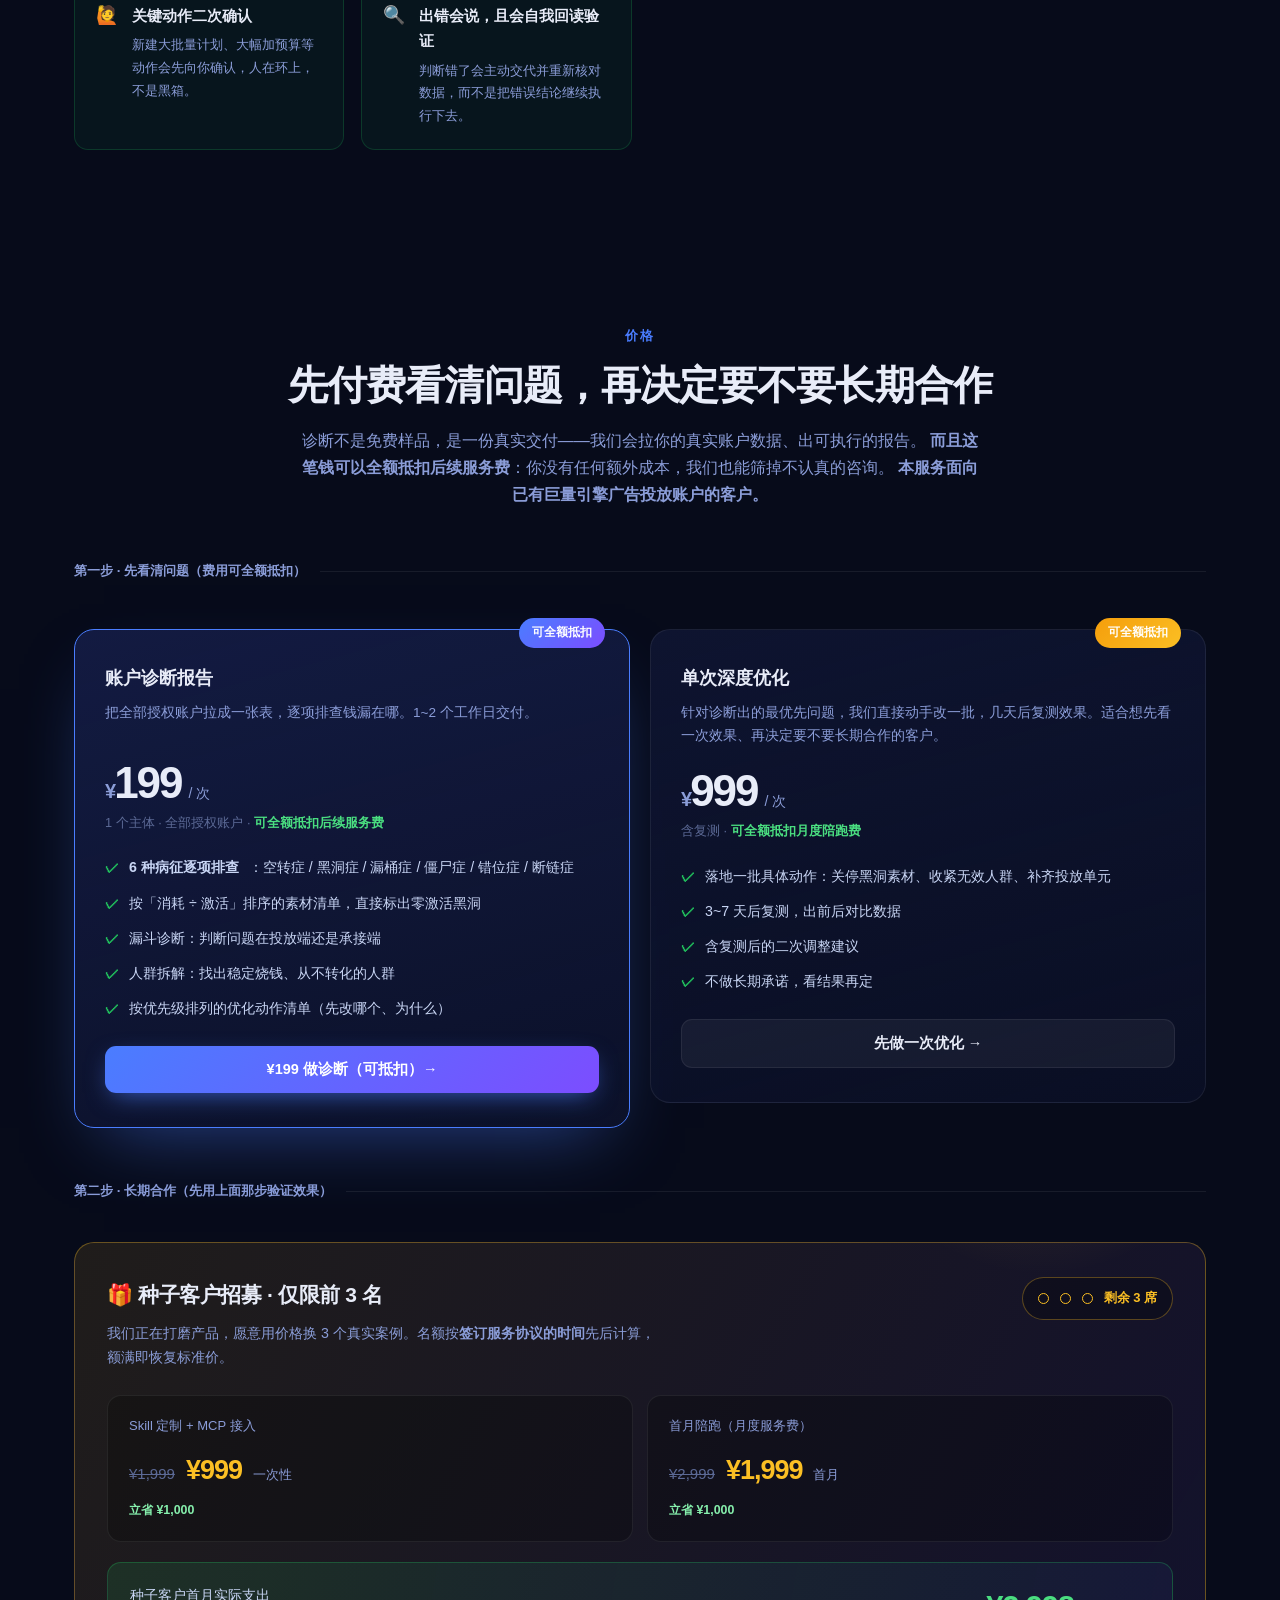
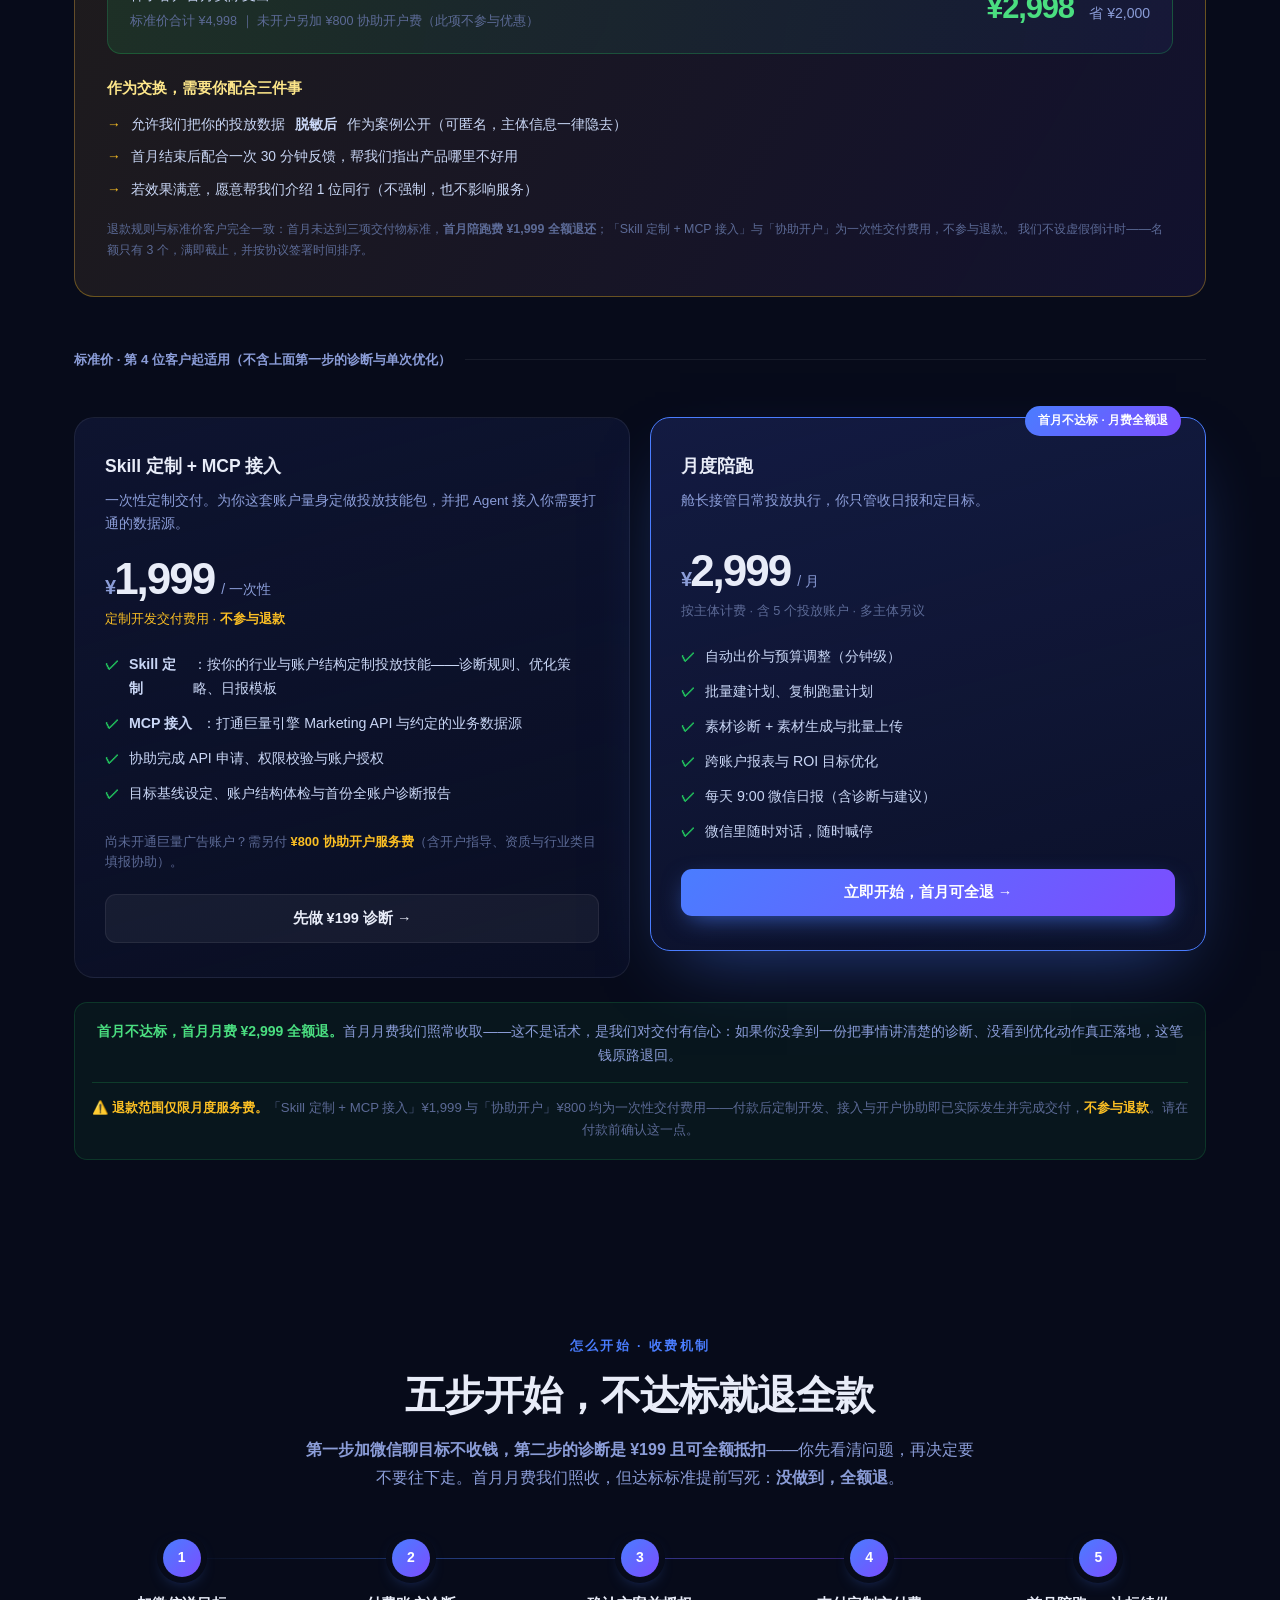
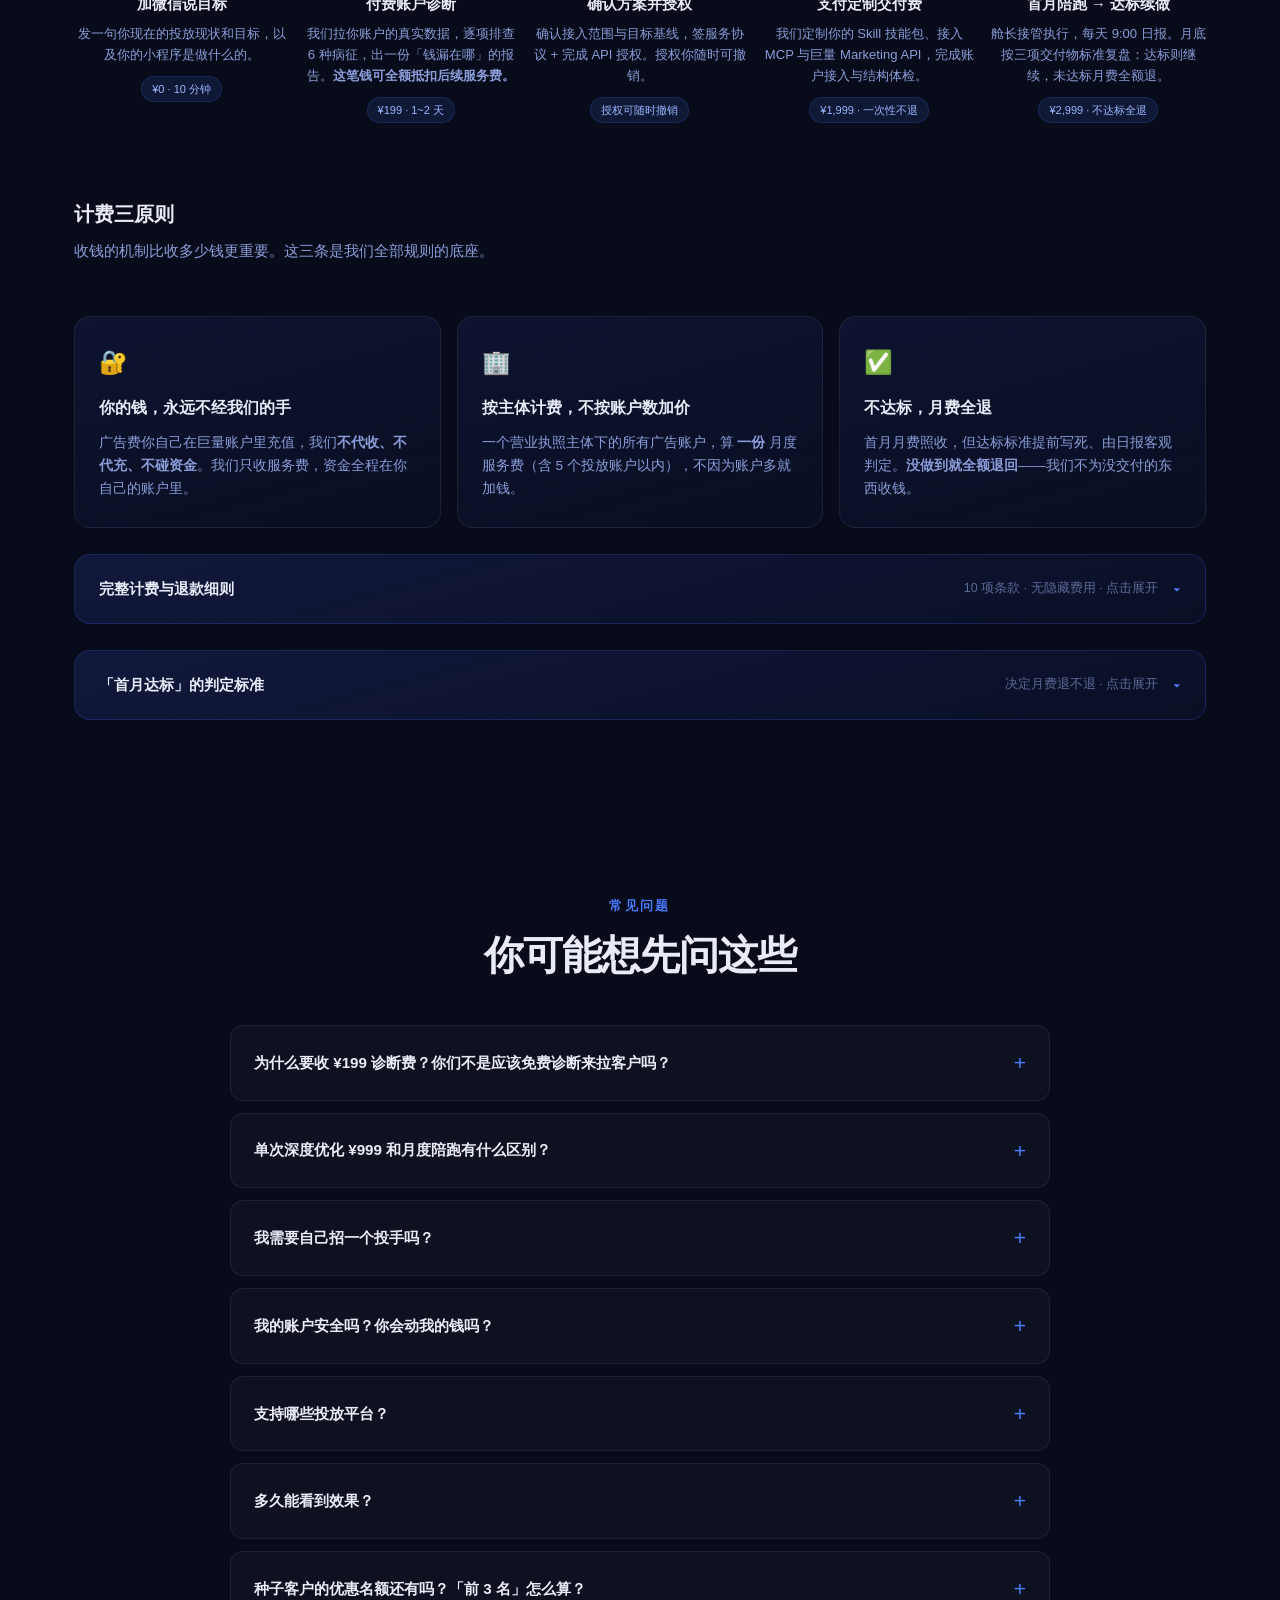
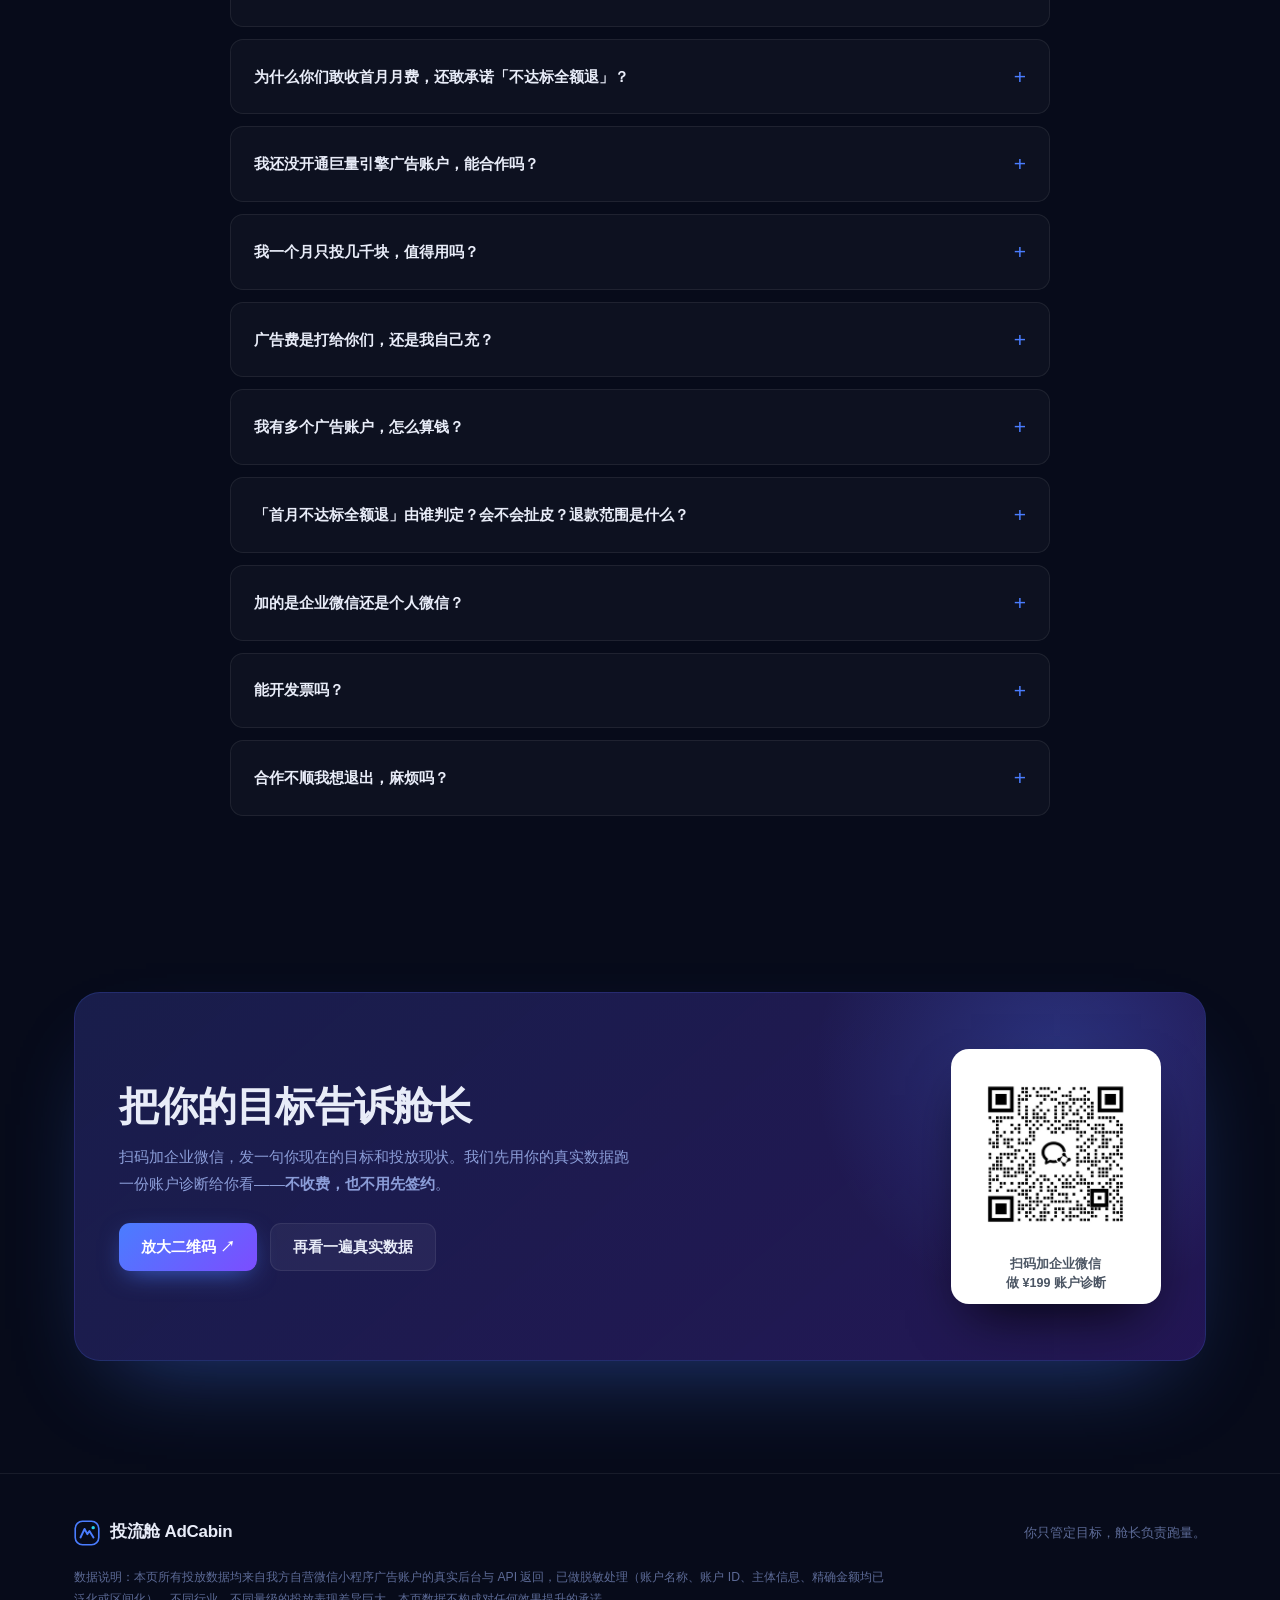
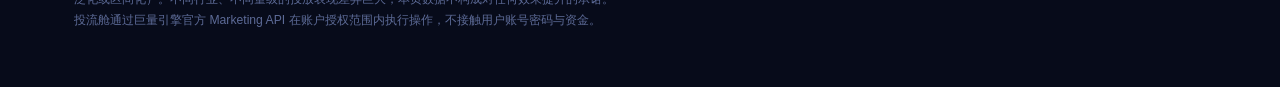
==== commit 8c8d50c0: "商业化改造：新增6种病征自查板块；服务阶梯加入付费诊断¥199与单次优化¥999（均可全额抵扣）；同步更新内容页CTA与结构化数据" ====
--- a/index.html
+++ b/index.html
@@ -194,6 +194,37 @@
 .pain .ic{font-size:23px;margin-bottom:14px;display:block}
 .pain h3{font-size:16.5px;margin-bottom:8px;font-weight:700}
 .pain p{color:var(--muted);font-size:14.3px}
+
+/* ---------- 病征自查 ---------- */
+.sym-grid{display:grid;grid-template-columns:repeat(auto-fit,minmax(300px,1fr));gap:16px;margin-top:44px}
+.sym{
+  background:linear-gradient(165deg,var(--panel),rgba(14,20,48,.45));
+  border:1px solid var(--line2);border-radius:var(--r);padding:24px;
+  position:relative;overflow:hidden;transition:border-color .25s,transform .25s;
+}
+.sym:hover{border-color:rgba(251,191,36,.4);transform:translateY(-3px)}
+.sym::before{content:"";position:absolute;top:0;left:0;width:100%;height:2px;
+  background:linear-gradient(90deg,var(--amber),transparent)}
+.sym-h{display:flex;align-items:center;gap:11px;margin-bottom:12px}
+.sym-h .ic{width:36px;height:36px;flex:none;border-radius:10px;display:flex;align-items:center;
+  justify-content:center;font-size:17px;background:rgba(251,191,36,.13);border:1px solid rgba(251,191,36,.28)}
+.sym-h h3{font-size:16.5px;font-weight:800;margin:0}
+.sym-h .code{font-size:11px;color:var(--dim);font-weight:600;letter-spacing:.5px}
+.sym .desc{font-size:14.4px;color:#C9D6F5;margin-bottom:14px}
+.sym .evi{
+  display:flex;align-items:baseline;gap:9px;padding:11px 13px;border-radius:10px;
+  background:rgba(239,68,68,.075);border:1px solid rgba(239,68,68,.18);
+}
+.sym .evi .n{font-size:19px;font-weight:800;color:#F87171;letter-spacing:-.5px;flex:none}
+.sym .evi .t{font-size:12.6px;color:var(--muted);line-height:1.5}
+.sym-foot{
+  margin-top:22px;padding:20px 24px;border-radius:14px;display:flex;gap:18px;align-items:center;
+  justify-content:space-between;flex-wrap:wrap;
+  background:linear-gradient(100deg,rgba(74,125,255,.12),rgba(124,77,255,.05));
+  border:1px solid var(--line);
+}
+.sym-foot .t{font-size:15.2px;color:#C9D6F5;max-width:640px}
+.sym-foot .t b{color:#fff}
 
 /* ---------- 能力 ---------- */
 .caps{display:grid;grid-template-columns:repeat(auto-fit,minmax(268px,1fr));gap:18px;margin-top:46px}
@@ -551,6 +582,24 @@
       "offers": [
         {
           "@type": "Offer",
+          "name": "账户诊断报告",
+          "price": "199",
+          "priceCurrency": "CNY",
+          "description": "1 个主体、全部授权账户。逐项排查空转症/黑洞症/漏桶症/僵尸症/错位症/断链症 6 种病征，按「消耗÷激活」排素材，做漏斗与人群拆解，输出按优先级排列的优化动作清单。费用可全额抵扣后续服务费。",
+          "availability": "https://schema.org/InStock",
+          "url": "https://adcabin.yuhuakeji.com.cn/#price"
+        },
+        {
+          "@type": "Offer",
+          "name": "单次深度优化",
+          "price": "999",
+          "priceCurrency": "CNY",
+          "description": "针对诊断出的最优先问题落地一批优化动作，3~7 天后复测并出前后对比。可全额抵扣月度陪跑费。",
+          "availability": "https://schema.org/InStock",
+          "url": "https://adcabin.yuhuakeji.com.cn/#price"
+        },
+        {
+          "@type": "Offer",
           "name": "Skill 定制 + MCP 接入",
           "price": "1999",
           "priceCurrency": "CNY",
@@ -582,6 +631,18 @@
       "@type": "FAQPage",
       "@id": "https://adcabin.yuhuakeji.com.cn/#faq",
       "mainEntity": [
+        {
+          "@type": "Question",
+          "name": "为什么要收 ¥199 诊断费？你们不是应该免费诊断来拉客户吗？",
+          "acceptedAnswer": { "@type": "Answer", "text": "三个原因。第一，诊断是真实交付：我们会拉出你全部授权账户的真实数据、逐项排查 6 种病征、按「消耗 ÷ 激活」排素材、拆人群、出优化优先级清单，这是能直接照着干活的东西。第二，付费让我们能筛掉不认真的咨询，我们宁愿服务少数认真的人。第三也是最关键的：这 ¥199 可以全额抵扣后续服务费，如果你之后决定合作，这 199 块一分钱都不会多花。"
+          }
+        },
+        {
+          "@type": "Question",
+          "name": "单次深度优化 ¥999 和月度陪跑有什么区别？",
+          "acceptedAnswer": { "@type": "Answer", "text": "单次优化是就事论事：针对诊断出的最优先问题动手改一批（关停黑洞素材、收紧无效人群、补齐投放单元等），3~7 天后复测并给前后对比，不含日常盯盘。月度陪跑是长期托管：舱长接管日常投放执行，每天 9:00 推日报，随时响应。两笔费用都可全额抵扣月度陪跑费，先做单次优化没有沉没成本。"
+          }
+        },
         {
           "@type": "Question",
           "name": "我需要自己招一个投手吗？",
@@ -668,9 +729,9 @@
     </a>
     <div class="nav-links">
       <a href="#pain">痛点</a>
+      <a href="#symptoms">6 种病征</a>
       <a href="#caps">能力</a>
       <a href="#case">真实数据</a>
-      <a href="#how">怎么用</a>
       <a href="#price">价格</a>
       <a href="blog/">实战笔记</a>
     </div>
@@ -763,6 +824,85 @@
   </div>
 </section>
 
+<!-- ========== 病征自查 ========== -->
+<section id="symptoms">
+  <div class="container">
+    <div class="reveal">
+      <div class="eyebrow">投流体检 · 对号入座</div>
+      <h2>账户跑不出效果，通常逃不出这 6 种病</h2>
+      <p class="sub">
+        下面每一条都配了我们自己账户的真实数字。
+        <b>如果你中了 2 条以上，问题就不在"再优化一下"，而在结构。</b>
+      </p>
+    </div>
+
+    <div class="sym-grid">
+      <div class="sym reveal">
+        <div class="sym-h"><span class="ic">💤</span>
+          <div><h3>空转症</h3><div class="code">ZERO-SPEND</div></div>
+        </div>
+        <p class="desc">账户余额充足，计划看着一切正常，但日耗就是上不去。不是没钱，是<b>花不出去</b>。</p>
+        <div class="evi"><span class="n">78%</span>
+          <span class="t">41 个授权账户里 32 个零消耗<br>其中不少是"建了项目没建单元"</span></div>
+      </div>
+
+      <div class="sym reveal">
+        <div class="sym-h"><span class="ic">🕳️</span>
+          <div><h3>黑洞症</h3><div class="code">ZERO-CONVERSION CREATIVE</div></div>
+        </div>
+        <p class="desc">一批素材安静地把预算花完，一个转化都没有。它们不会报警，在后台里和正常素材长得一模一样。</p>
+        <div class="evi"><span class="n">40%</span>
+          <span class="t">42 个有效素材里 28 个零激活<br>吃掉了四成消耗</span></div>
+      </div>
+
+      <div class="sym reveal">
+        <div class="sym-h"><span class="ic">🪣</span>
+          <div><h3>漏桶症</h3><div class="code">LEAKY FUNNEL</div></div>
+        </div>
+        <p class="desc">点击率明明不差，用户也愿意点进来，但就是转化不了。<b>问题不在投放端，在承接端。</b></p>
+        <div class="evi"><span class="n">2.03%</span>
+          <span class="t">点击率 11.10% 属正常水平<br>但激活率只有 2.03%（正常 5~10%）</span></div>
+      </div>
+
+      <div class="sym reveal">
+        <div class="sym-h"><span class="ic">🧟</span>
+          <div><h3>僵尸症</h3><div class="code">EMPTY CAMPAIGN</div></div>
+        </div>
+        <p class="desc">项目状态是 ENABLE，看起来在跑，消耗永远是 0。巨量是「项目 → 单元 → 素材」三层结构，<b>缺一层就投不出去</b>。</p>
+        <div class="evi"><span class="n">35 个</span>
+          <span class="t">单个账户 40 个项目里<br>35 个是废弃的空壳项目</span></div>
+      </div>
+
+      <div class="sym reveal">
+        <div class="sym-h"><span class="ic">🎯</span>
+          <div><h3>错位症</h3><div class="code">WRONG AUDIENCE</div></div>
+        </div>
+        <p class="desc">"全年龄放开"不等于覆盖更广，而是<b>把钱同时花在对的人和错的人身上</b>。总有人群在稳定烧钱、从不转化。</p>
+        <div class="evi"><span class="n">24%</span>
+          <span class="t">41–50 岁人群占了 24% 消耗<br>贡献 0 个转化</span></div>
+      </div>
+
+      <div class="sym reveal">
+        <div class="sym-h"><span class="ic">🔌</span>
+          <div><h3>断链症</h3><div class="code">BROKEN CALLBACK</div></div>
+        </div>
+        <p class="desc">所有 ROI 指标都是 0。先别急着下"投放没效果"的结论——<b>更可能是付费回传链路没通</b>，模型学不到谁会付费。</p>
+        <div class="evi"><span class="n">0</span>
+          <span class="t">小程序 ROI 系列指标全为 0<br>这是数据链路问题，不是投放问题</span></div>
+      </div>
+    </div>
+
+    <div class="sym-foot reveal">
+      <div class="t">
+        <b>为什么先体检，而不是先加预算？</b>
+        因为如果激活率是 2%，花双倍预算买到的还是同一个 2%——
+        等于<b>把钱倒进漏水的桶</b>。先把承接修到 8%，同样预算下激活翻 4 倍。
+      </div>
+      <a href="#price" class="btn btn-primary">看诊断怎么收费 →</a>
+    </div>
+  </div>
+</section>
+
 <!-- ========== 能力 ========== -->
 <section id="caps">
   <div class="container">
@@ -908,9 +1048,51 @@
   <div class="container">
     <div class="reveal center">
       <div class="eyebrow">价格</div>
-      <h2>一次定制交付，一行月度服务</h2>
-      <p class="sub">不按效果画饼，不设三档套餐。先跑一个月，看日报说话。<b>本服务面向已有巨量引擎广告投放账户的客户。</b></p>
-    </div>
+      <h2>先付费看清问题，再决定要不要长期合作</h2>
+      <p class="sub">
+        诊断不是免费样品，是一份真实交付——我们会拉你的真实账户数据、出可执行的报告。
+        <b>而且这笔钱可以全额抵扣后续服务费</b>：你没有任何额外成本，我们也能筛掉不认真的咨询。
+        <b>本服务面向已有巨量引擎广告投放账户的客户。</b>
+      </p>
+    </div>
+
+    <!-- ===== 第一步：先看清问题 ===== -->
+    <div class="grid-label reveal">第一步 · 先看清问题（费用可全额抵扣）</div>
+    <div class="price-grid">
+      <div class="plan hot reveal">
+        <span class="ribbon">可全额抵扣</span>
+        <h3>账户诊断报告</h3>
+        <p class="desc">把全部授权账户拉成一张表，逐项排查钱漏在哪。1~2 个工作日交付。</p>
+        <div class="amount"><span class="num"><span class="cur">¥</span>199</span><span class="per">/ 次</span></div>
+        <p class="note">1 个主体 · 全部授权账户 · <b style="color:#4ADE80">可全额抵扣后续服务费</b></p>
+        <ul>
+          <li><b>6 种病征逐项排查</b>：空转症 / 黑洞症 / 漏桶症 / 僵尸症 / 错位症 / 断链症</li>
+          <li>按「消耗 ÷ 激活」排序的素材清单，直接标出零激活黑洞</li>
+          <li>漏斗诊断：判断问题在投放端还是承接端</li>
+          <li>人群拆解：找出稳定烧钱、从不转化的人群</li>
+          <li>按优先级排列的优化动作清单（先改哪个、为什么）</li>
+        </ul>
+        <a href="#cta" class="btn btn-primary">¥199 做诊断（可抵扣）→</a>
+      </div>
+
+      <div class="plan reveal">
+        <span class="ribbon" style="background:linear-gradient(135deg,#F59E0B,#FBBF24)">可全额抵扣</span>
+        <h3>单次深度优化</h3>
+        <p class="desc">针对诊断出的最优先问题，我们直接动手改一批，几天后复测效果。适合想先看一次效果、再决定要不要长期合作的客户。</p>
+        <div class="amount"><span class="num"><span class="cur">¥</span>999</span><span class="per">/ 次</span></div>
+        <p class="note">含复测 · <b style="color:#4ADE80">可全额抵扣月度陪跑费</b></p>
+        <ul>
+          <li>落地一批具体动作：关停黑洞素材、收紧无效人群、补齐投放单元</li>
+          <li>3~7 天后复测，出前后对比数据</li>
+          <li>含复测后的二次调整建议</li>
+          <li>不做长期承诺，看结果再定</li>
+        </ul>
+        <a href="#cta" class="btn btn-ghost">先做一次优化 →</a>
+      </div>
+    </div>
+
+    <!-- ===== 第二步：长期合作 ===== -->
+    <div class="grid-label reveal">第二步 · 长期合作（先用上面那步验证效果）</div>
 
     <!-- ===== 种子客户限时优惠（名额制，非虚假倒计时） ===== -->
     <div class="offer reveal">
@@ -962,7 +1144,7 @@
       </p>
     </div>
 
-    <div class="grid-label reveal">标准价 · 第 4 位客户起适用</div>
+    <div class="grid-label reveal">标准价 · 第 4 位客户起适用（不含上面第一步的诊断与单次优化）</div>
     <div class="price-grid">
       <div class="plan reveal">
         <h3>Skill 定制 + MCP 接入</h3>
@@ -976,7 +1158,7 @@
           <li>目标基线设定、账户结构体检与首份全账户诊断报告</li>
         </ul>
         <p class="note" style="color:var(--dim);line-height:1.6">尚未开通巨量广告账户？需另付 <b style="color:#FBBF24">¥800 协助开户服务费</b>（含开户指导、资质与行业类目填报协助）。</p>
-        <a href="#cta" class="btn btn-ghost">先做免费诊断 →</a>
+        <a href="#cta" class="btn btn-ghost">先做 ¥199 诊断 →</a>
       </div>
 
       <div class="plan hot reveal">
@@ -1011,7 +1193,7 @@
     <div class="reveal center">
       <div class="eyebrow">怎么开始 · 收费机制</div>
       <h2>五步开始，不达标就退全款</h2>
-      <p class="sub"><b>第一步和第二步完全免费</b>——你先看清问题，再决定要不要花钱。首月月费我们照收，但达标标准提前写死：<b>没做到，全额退</b>。</p>
+      <p class="sub"><b>第一步加微信聊目标不收钱，第二步的诊断是 ¥199 且可全额抵扣</b>——你先看清问题，再决定要不要往下走。首月月费我们照收，但达标标准提前写死：<b>没做到，全额退</b>。</p>
     </div>
 
     <div class="flow">
@@ -1020,9 +1202,9 @@
         <p>发一句你现在的投放现状和目标，以及你的小程序是做什么的。</p>
         <span class="tagm">¥0 · 10 分钟</span></div>
       <div class="fstep reveal"><div class="fn">2</div>
-        <h4>免费账户诊断</h4>
-        <p>我们拉你账户的真实数据，出一份「钱漏在哪」的诊断报告。不签约、不收费。</p>
-        <span class="tagm">¥0 · 1~2 天</span></div>
+        <h4>付费账户诊断</h4>
+        <p>我们拉你账户的真实数据，逐项排查 6 种病征，出一份「钱漏在哪」的报告。<b>这笔钱可全额抵扣后续服务费。</b></p>
+        <span class="tagm">¥199 · 1~2 天</span></div>
       <div class="fstep reveal"><div class="fn">3</div>
         <h4>确认方案并授权</h4>
         <p>确认接入范围与目标基线，签服务协议 + 完成 API 授权。授权你随时可撤销。</p>
@@ -1106,6 +1288,15 @@
       <h2>你可能想先问这些</h2>
     </div>
     <div class="faq">
+      <details class="reveal"><summary>为什么要收 ¥199 诊断费？你们不是应该免费诊断来拉客户吗？</summary>
+        <p>三个原因。<br>
+        <b>第一，诊断是真实交付，不是话术。</b>我们会拉出你全部授权账户的真实数据、逐项排查 6 种病征、按「消耗 ÷ 激活」排素材、拆人群、出优化优先级清单——这是一份能直接照着干活的东西，不是聊天记录。<br>
+        <b>第二，付费让我们能筛掉不认真的咨询。</b>免费的诊断申请里，大量的人连账户数据都不愿意给。我们宁愿服务少数认真的人。<br>
+        <b>第三，也是最关键的：这 ¥199 可以全额抵扣后续服务费。</b>也就是说，如果你之后决定合作，这 199 块一分钱都不会多花——你没有任何额外成本。</p></details>
+      <details class="reveal"><summary>单次深度优化 ¥999 和月度陪跑有什么区别？</summary>
+        <p>单次优化是"就事论事"：针对诊断出的最优先问题，我们动手改一批（关停黑洞素材、收紧无效人群、补齐投放单元等），3~7 天后复测，给你前后对比。它不包含日常盯盘。<br>
+        月度陪跑是"长期托管"：舱长接管日常投放执行，每天 9:00 推日报，随时响应。适合确认了效果、希望长期有人管的客户。<br>
+        <b>两笔费用都可全额抵扣月度陪跑费</b>，所以先做单次优化没有沉没成本。</p></details>
       <details class="reveal"><summary>我需要自己招一个投手吗？</summary>
         <p>不需要。舱长承担的是投手的执行工作：盯盘、调价、建计划、换素材、出报表。你只需要定目标、看日报、在关键动作上点确认。</p></details>
       <details class="reveal"><summary>我的账户安全吗？你会动我的钱吗？</summary>
@@ -1121,7 +1312,7 @@
       <details class="reveal"><summary>我还没开通巨量引擎广告账户，能合作吗？</summary>
         <p>可以，但需要额外支付 <b>¥800 协助开户服务费</b>，含开户指导、资质与行业类目填报协助、账户基础配置。<br>说明一下：我们的基准服务（Skill 定制 + 月度陪跑）是<b>面向已经有广告投放账户的客户</b>设计的——已有账户的客户不需要付这 ¥800。如果你还没开户，建议先加企业微信说明你的行业与资质，我们可以先判断开户能不能顺利办下来，再决定要不要往下走。</p></details>
       <details class="reveal"><summary>我一个月只投几千块，值得用吗？</summary>
-        <p>量级越小，越要先把漏点堵上——因为小预算经不起浪费。我们的建议是先做一次免费账户诊断，看清结构问题，再决定要不要做 Skill 定制与月度陪跑。</p></details>
+        <p>量级越小，越要先把漏点堵上——因为小预算经不起浪费。我们的建议是先花 ¥199 做一次账户诊断（<b>这笔钱可以全额抵扣后续服务费</b>），看清结构问题，再决定要不要做 Skill 定制与月度陪跑。</p></details>
       <details class="reveal"><summary>广告费是打给你们，还是我自己充？</summary>
         <p>你自己充。广告费始终在你的巨量引擎账户里由你自行充值，我们不代收、不代充、不经手任何投放资金。我们只收服务费，所以也不存在资金池或第三方支付的风险。</p></details>
       <details class="reveal"><summary>我有多个广告账户，怎么算钱？</summary>
@@ -1151,8 +1342,8 @@
         </div>
       </div>
       <div class="qr">
-        <img src="assets/qr.png" alt="扫码添加企业微信，领取免费账户诊断" width="749" height="749">
-        <span>扫码加企业微信<br>领免费账户诊断</span>
+        <img src="assets/qr.png" alt="扫码添加企业微信，做一次 ¥199 账户诊断" width="749" height="749">
+        <span>扫码加企业微信<br>做 ¥199 账户诊断</span>
       </div>
     </div>
   </div>
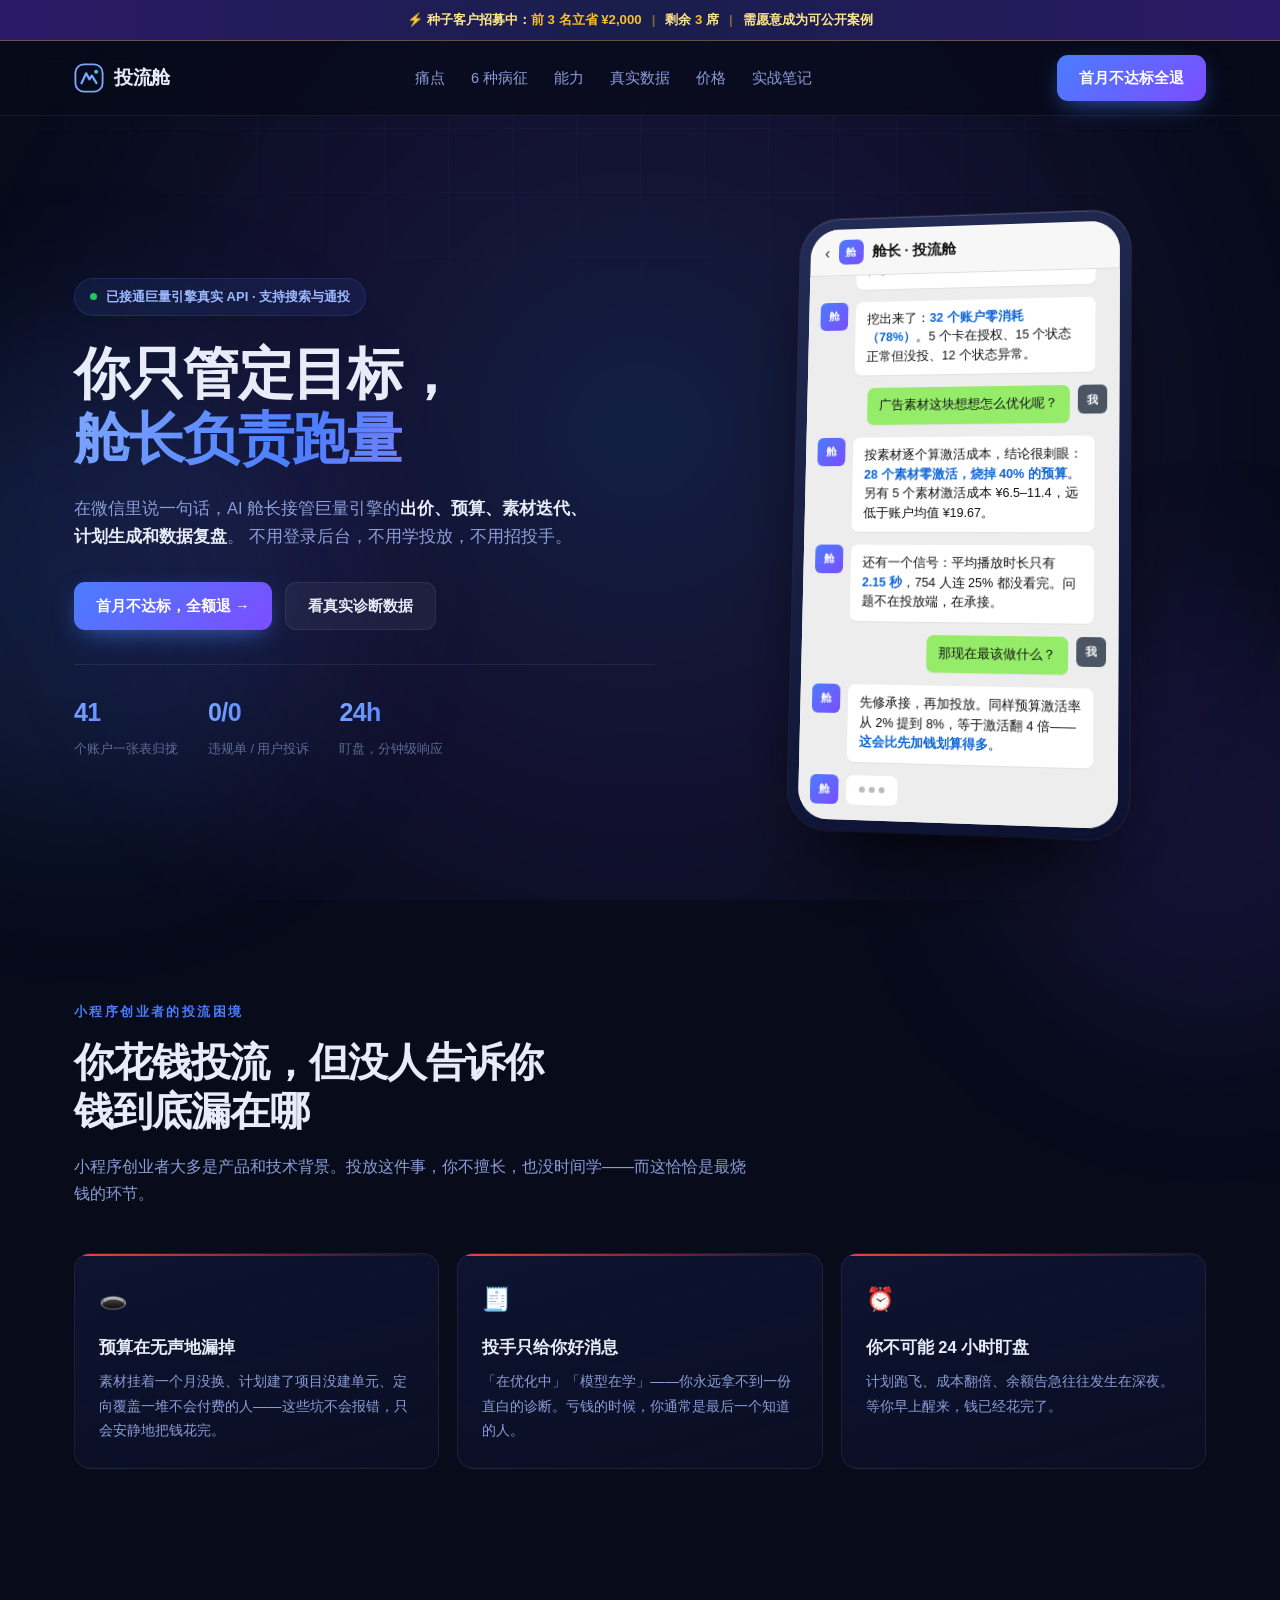
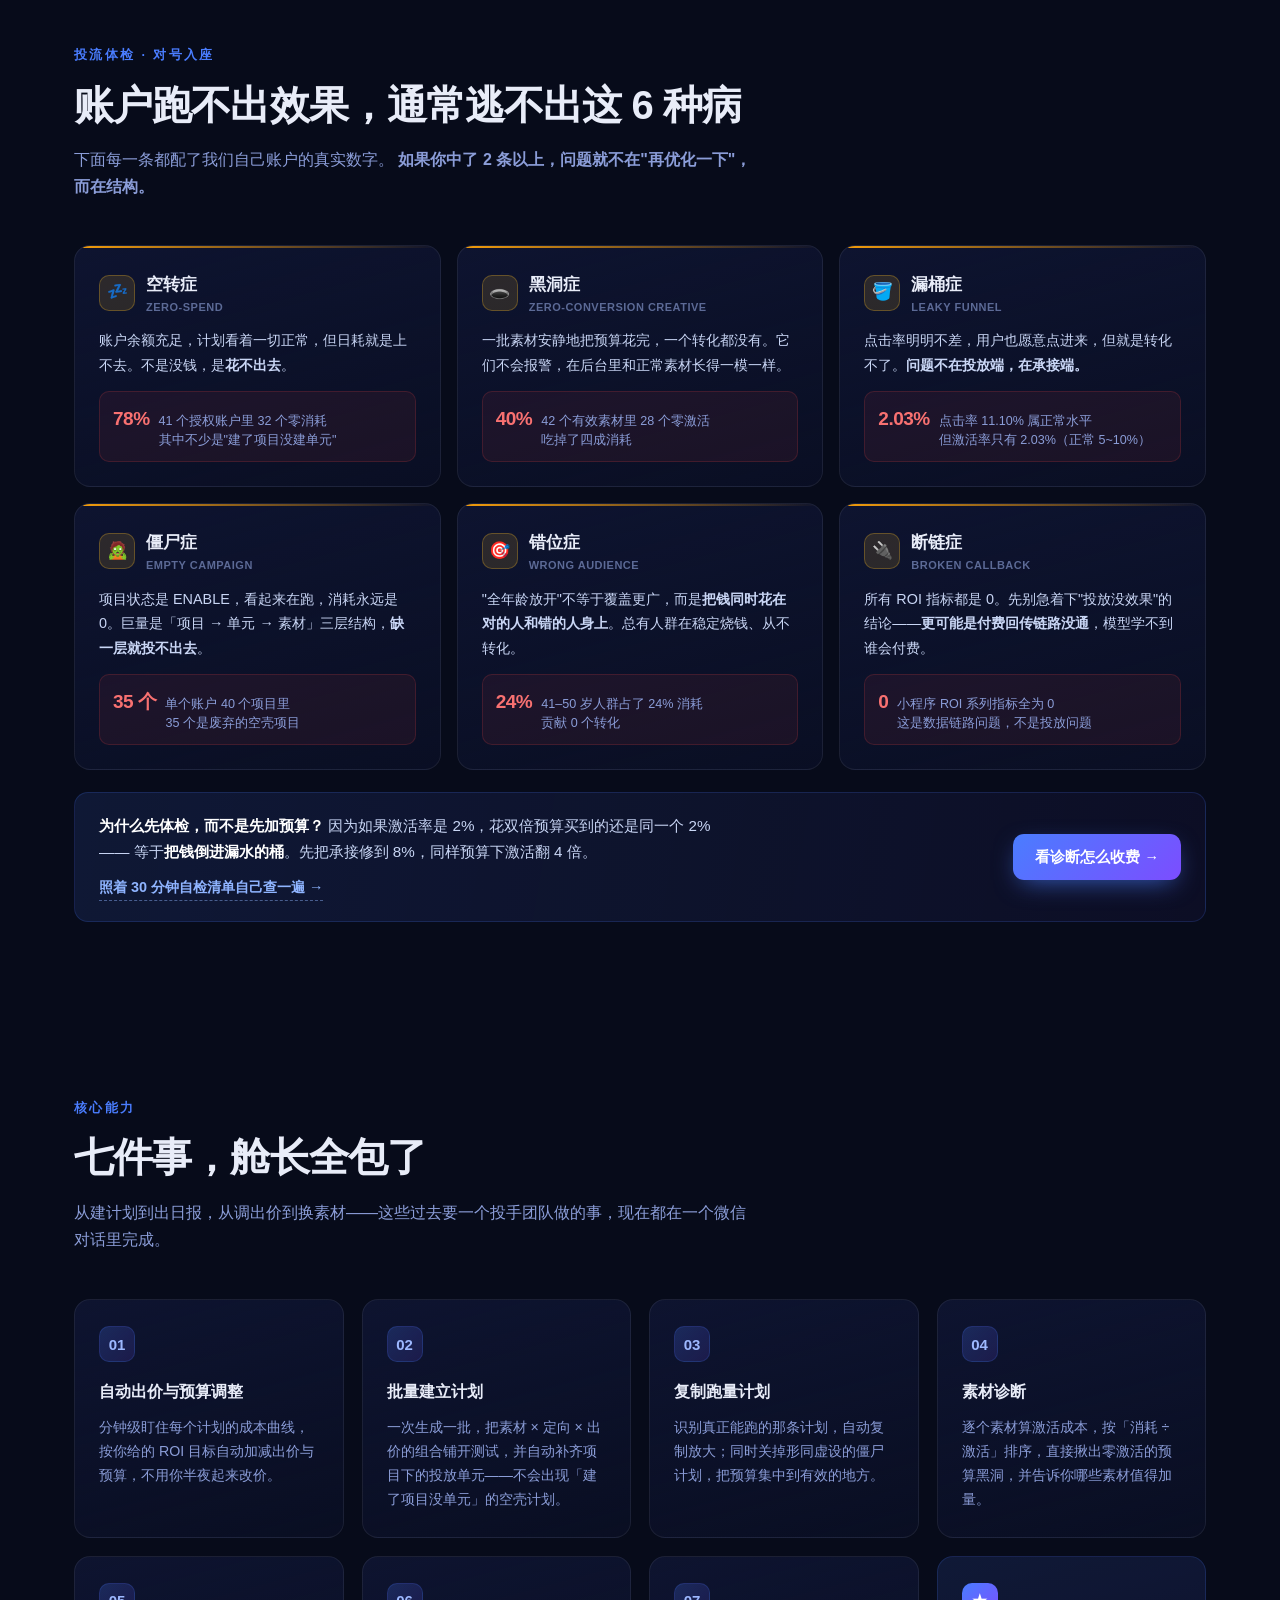
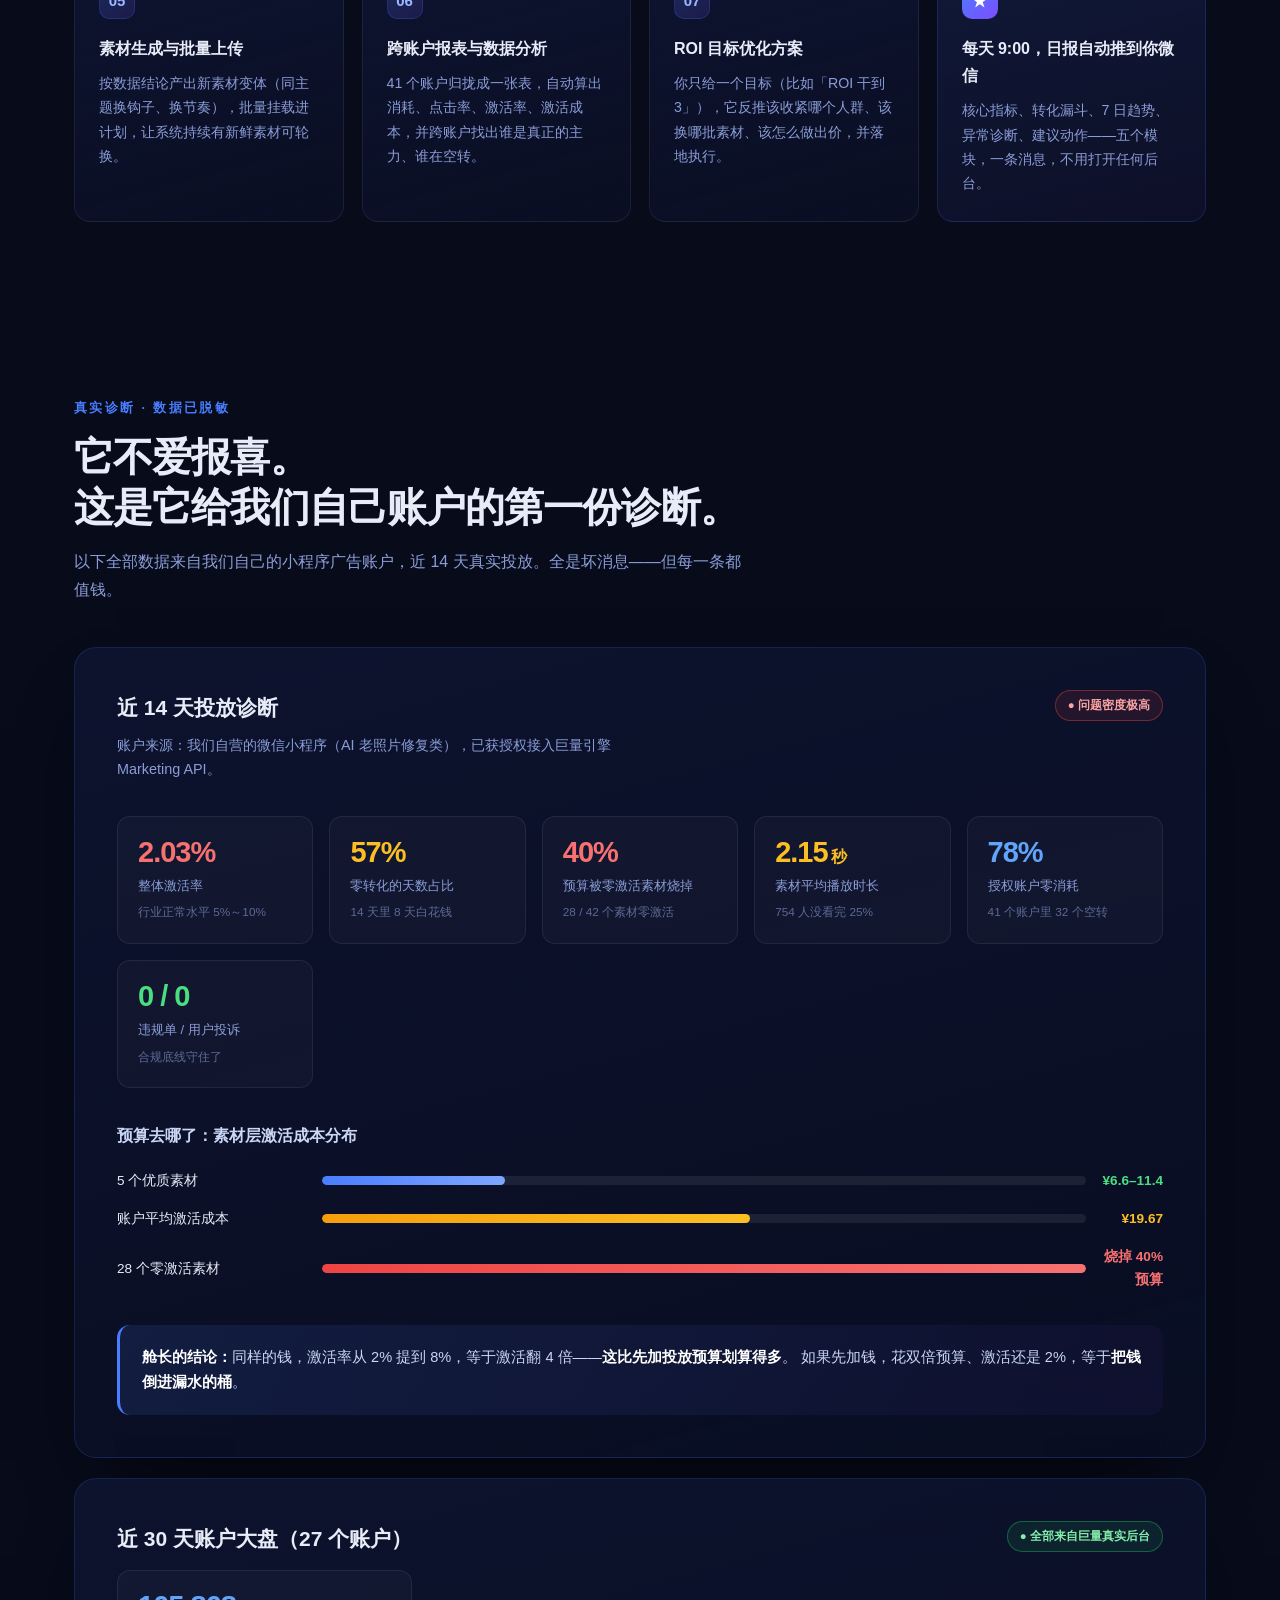
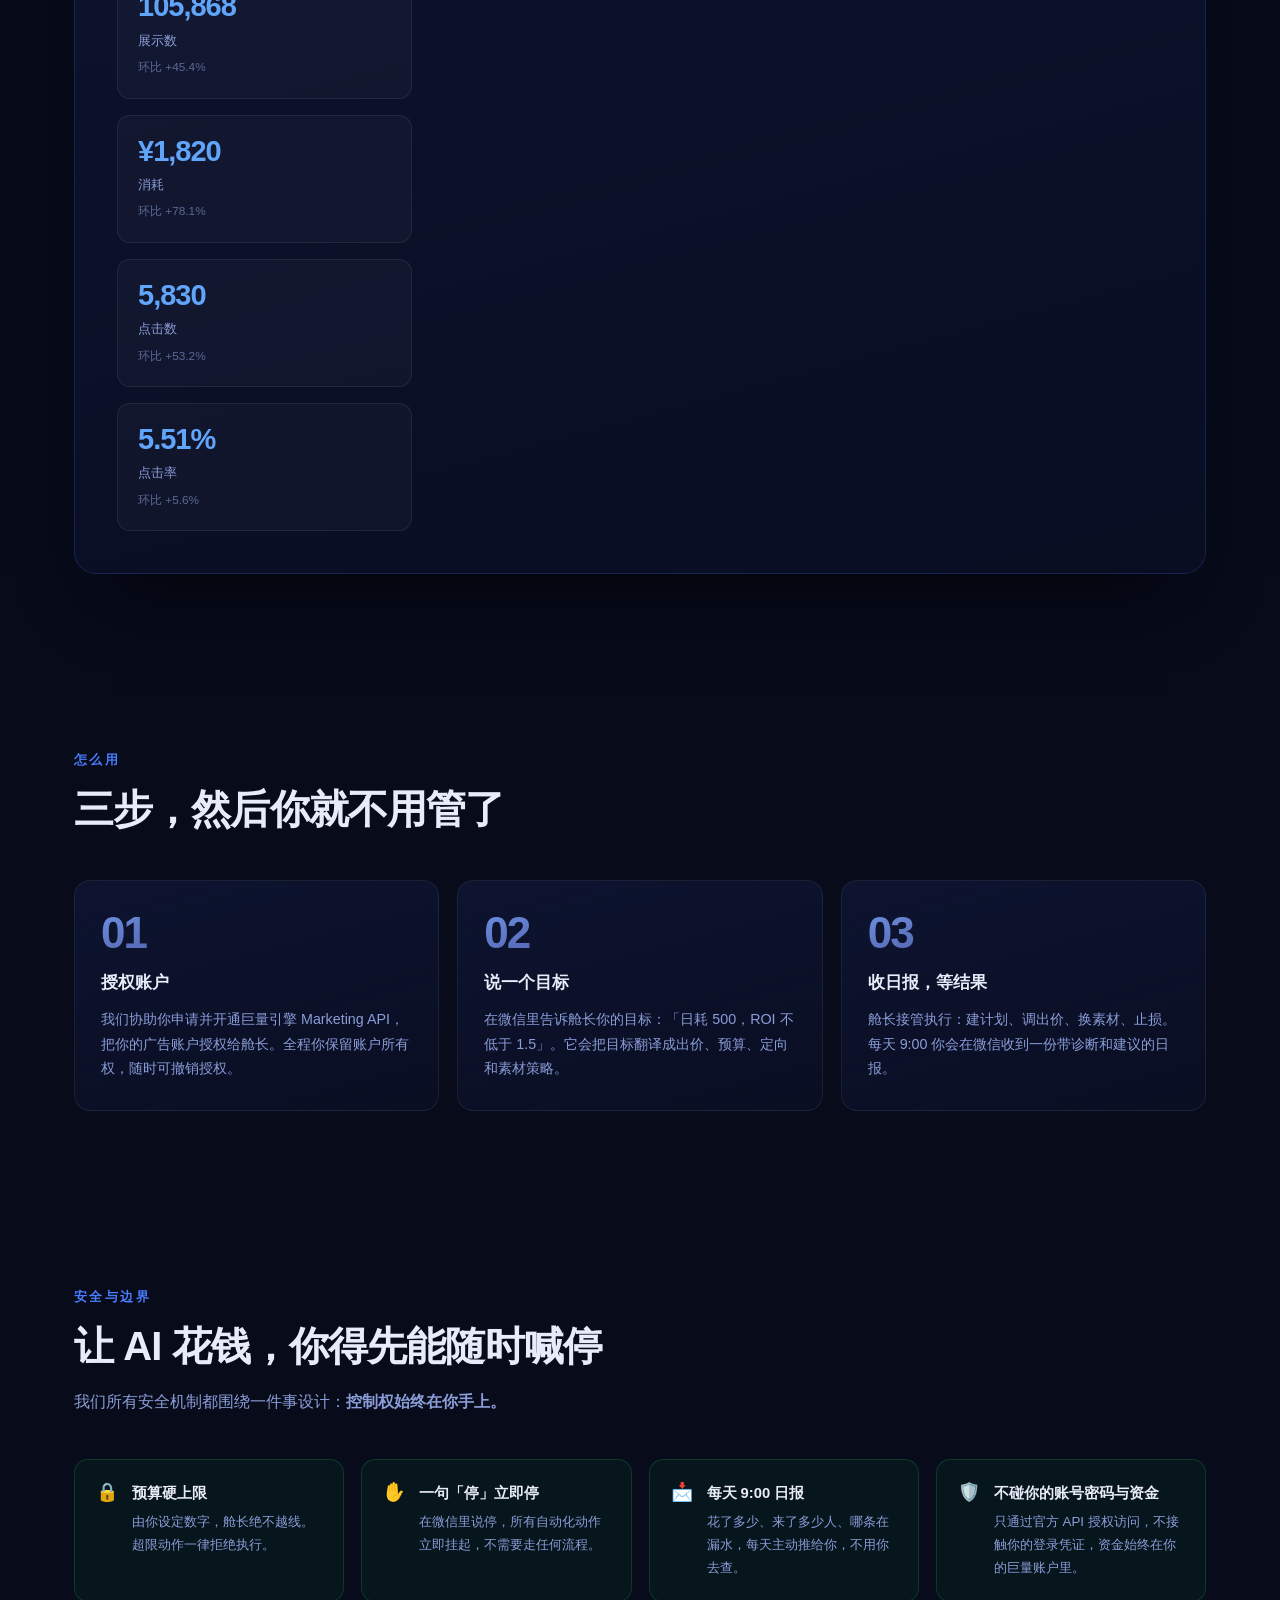
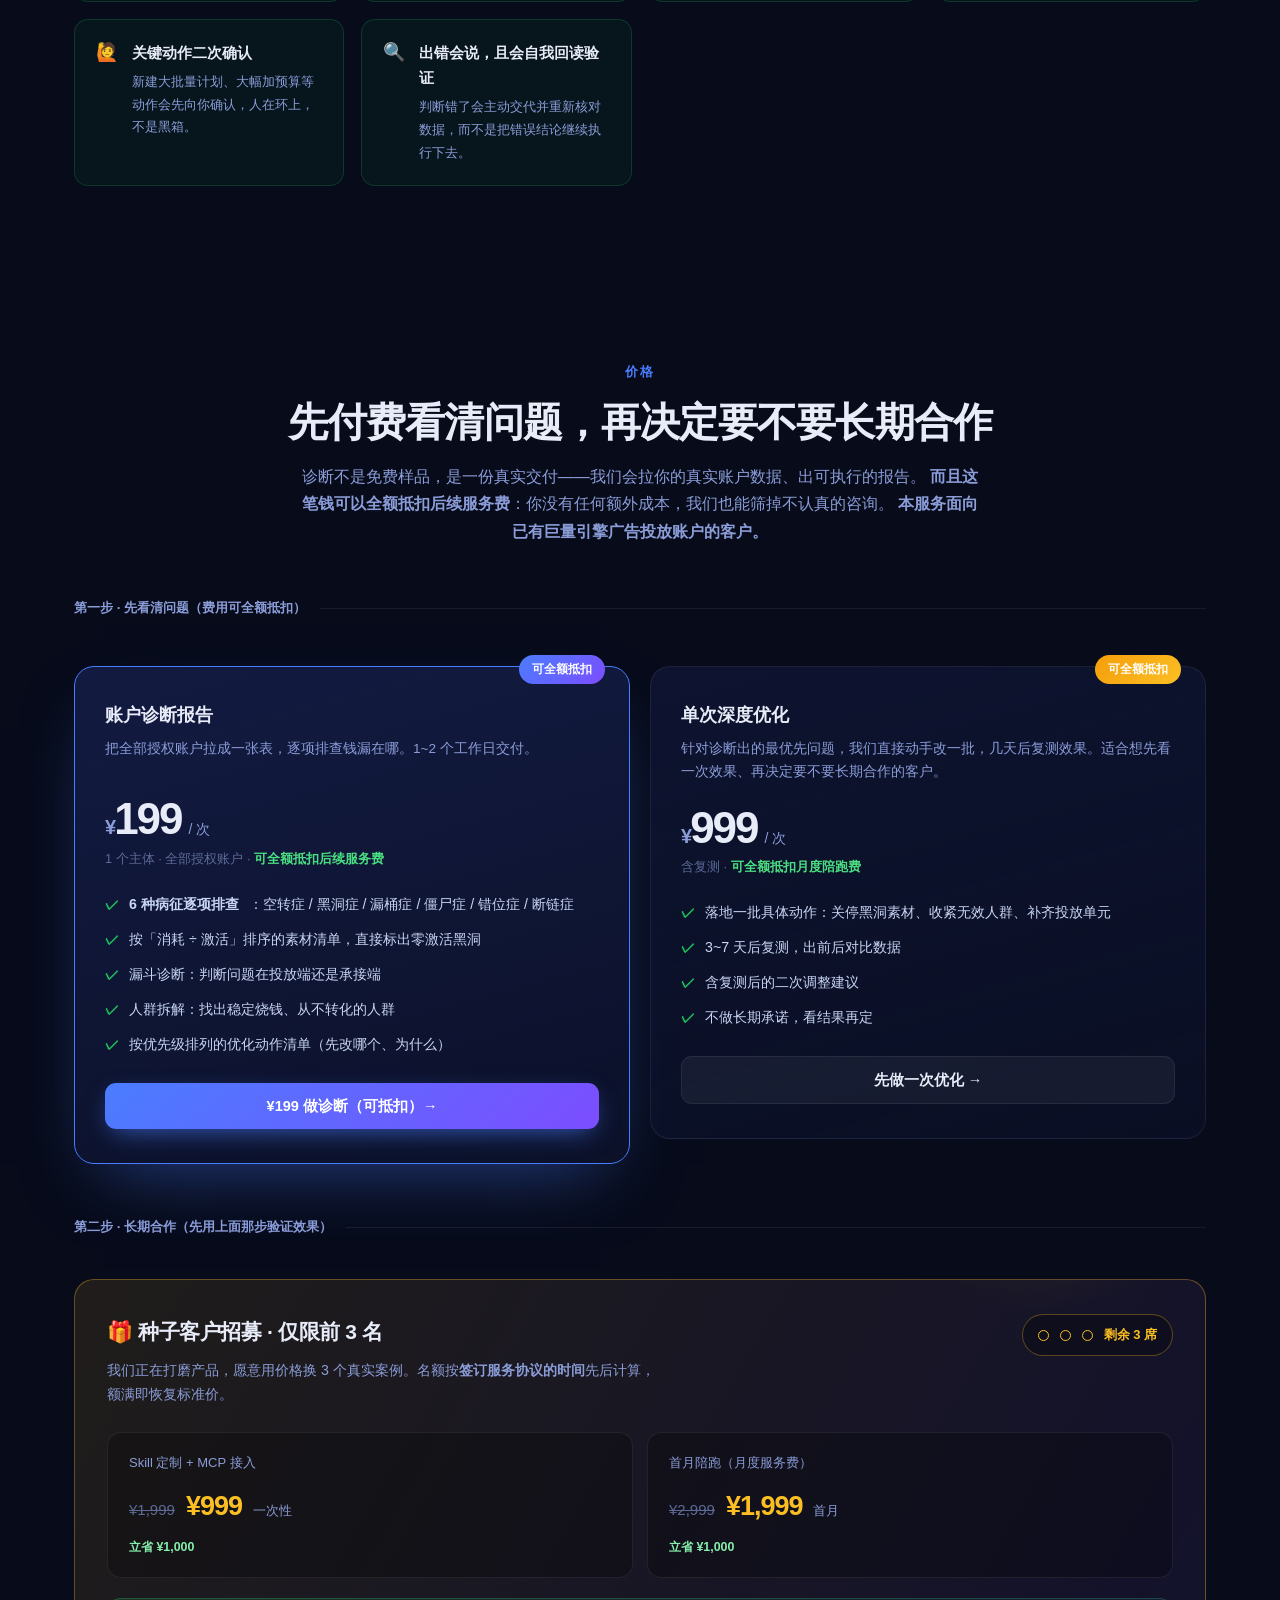
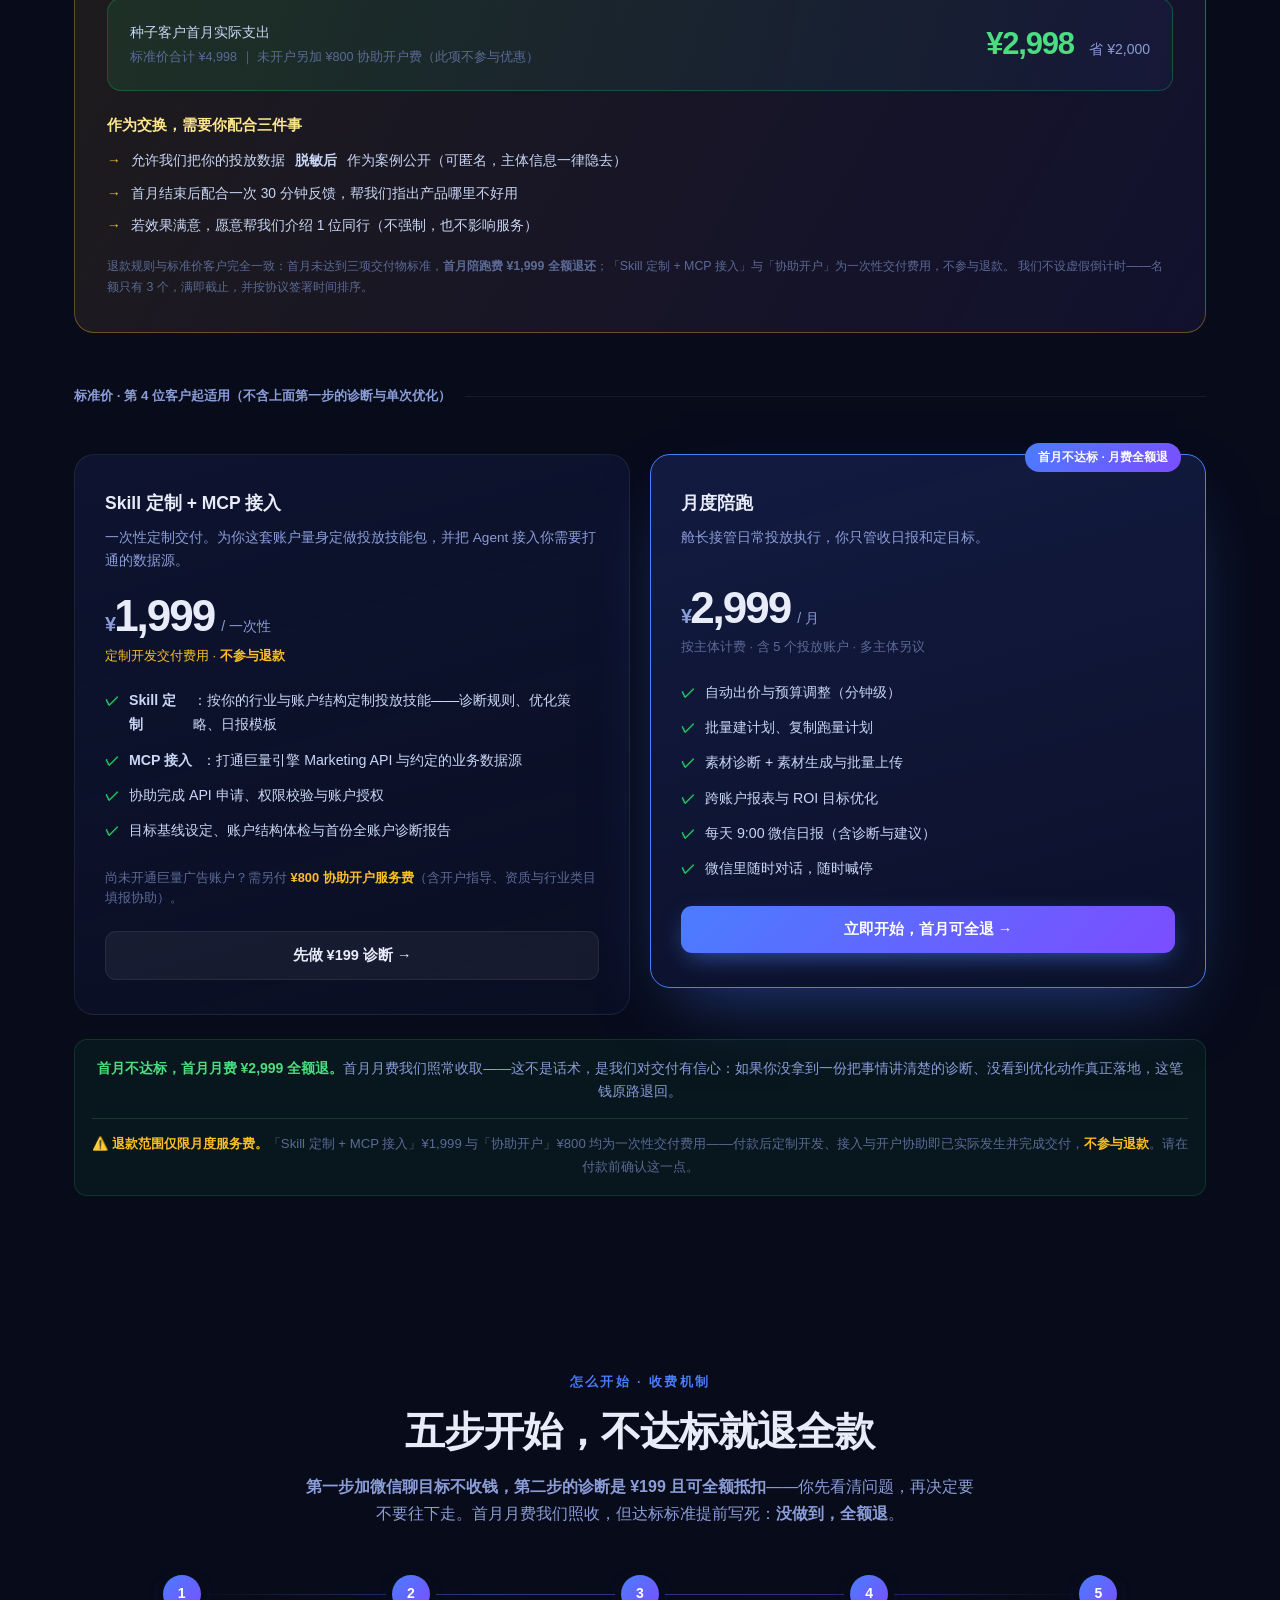
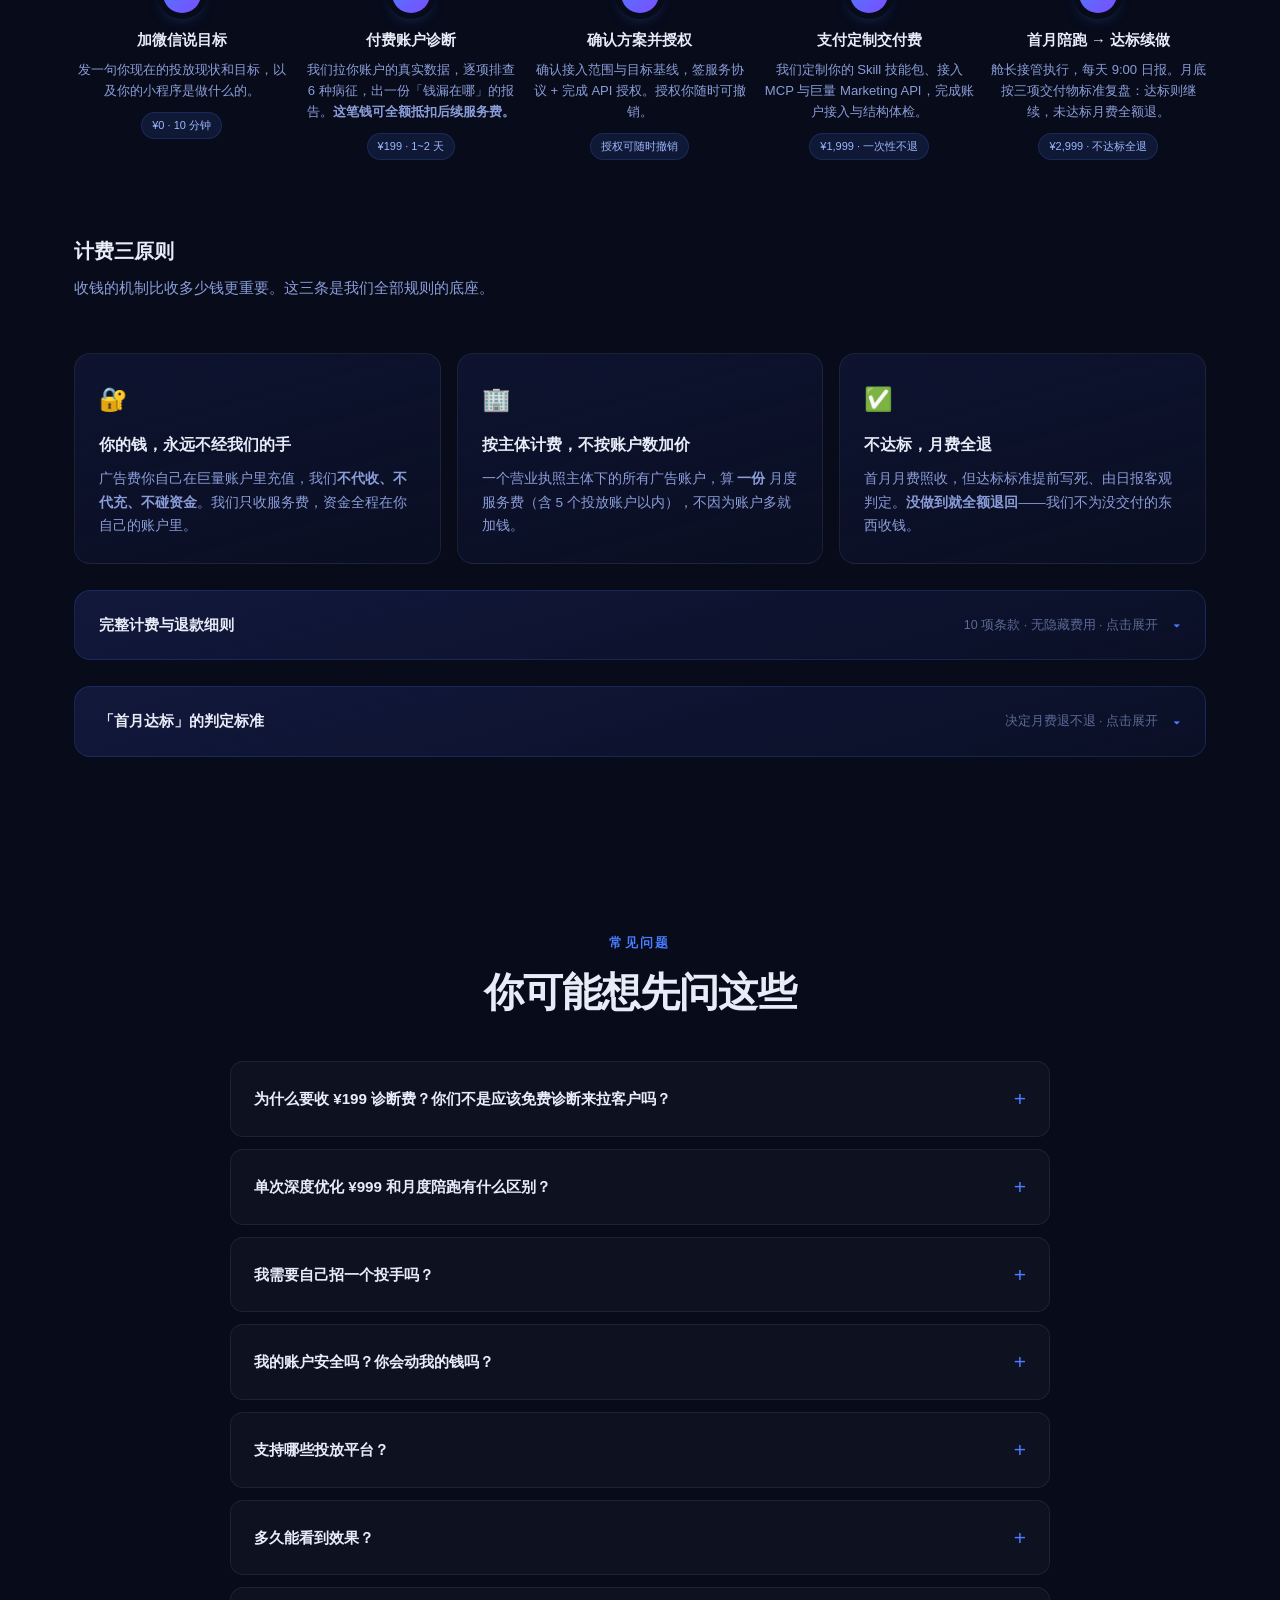
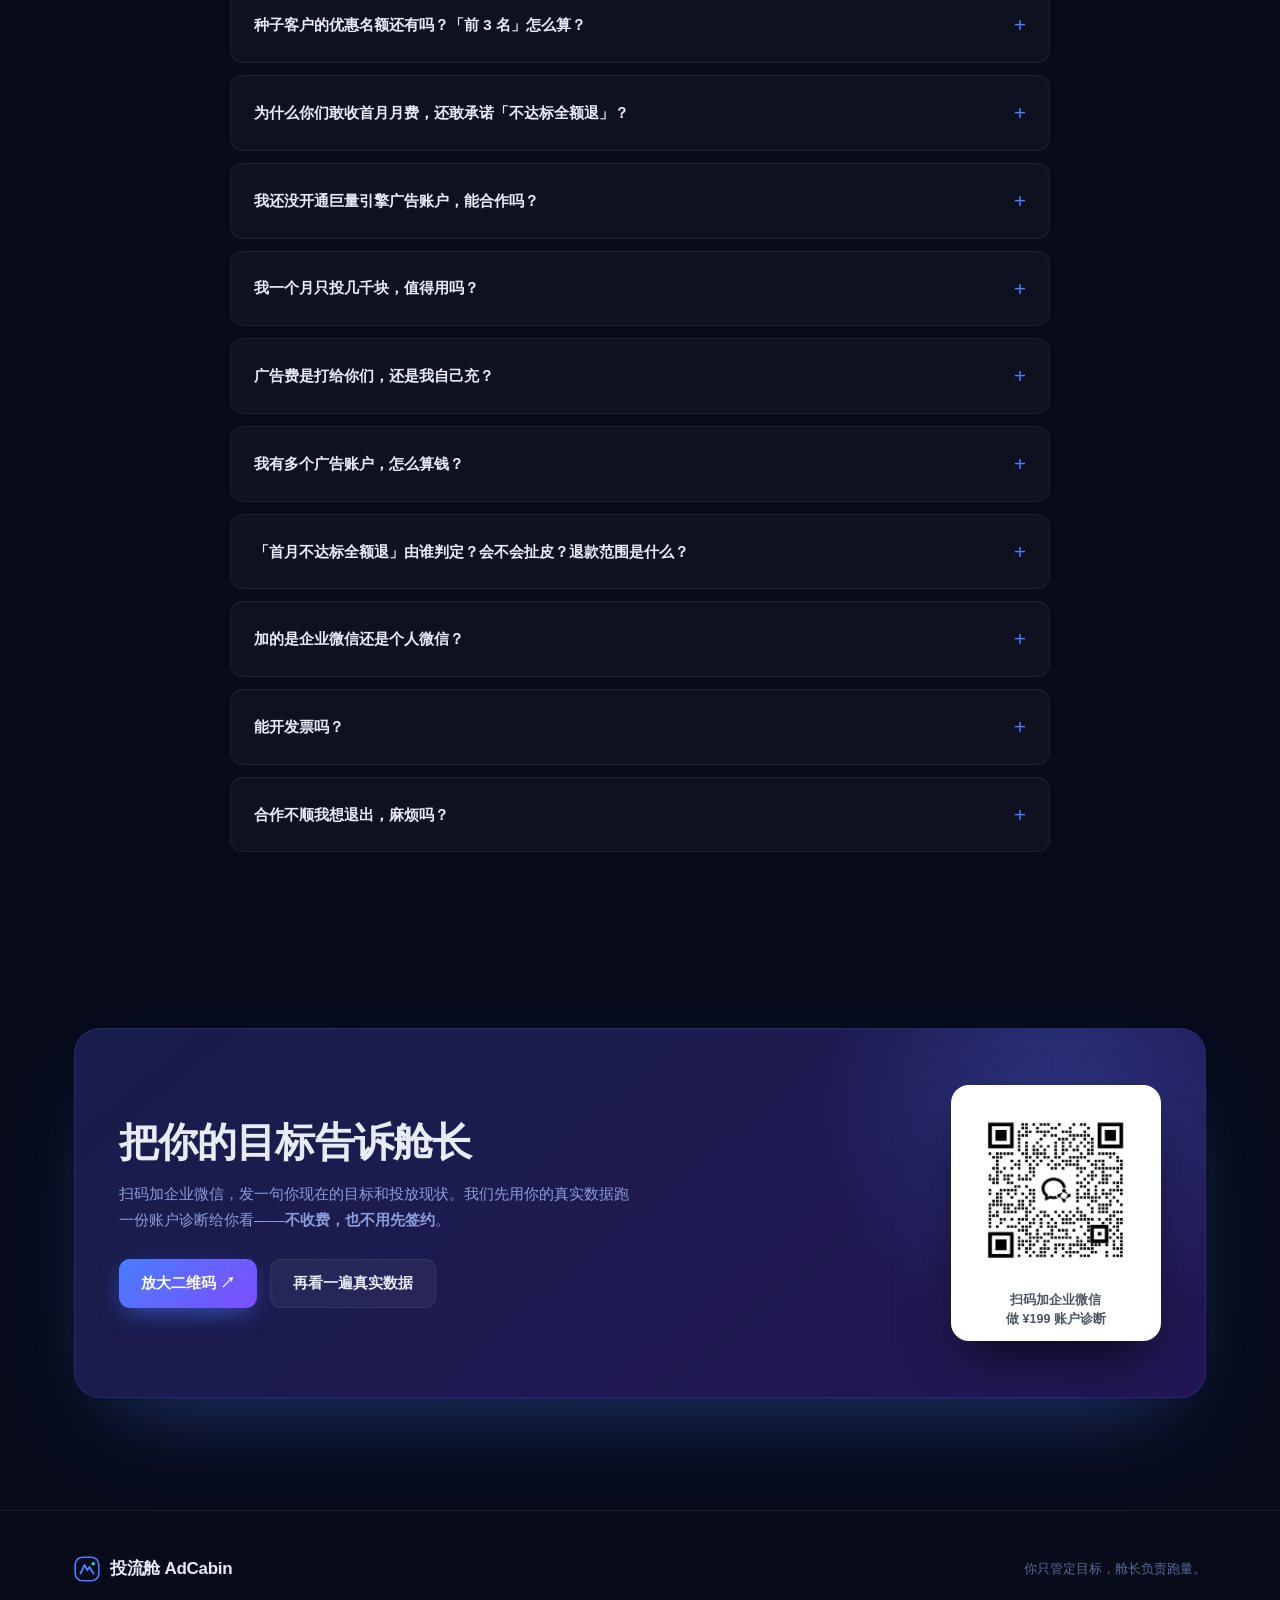
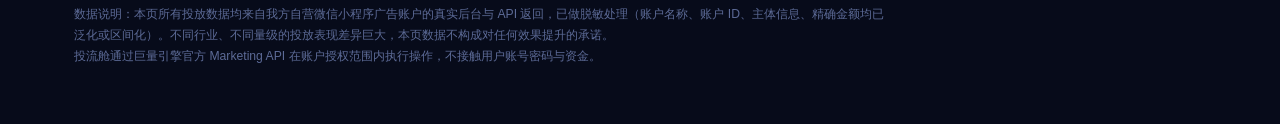
==== commit f657cec7: "内容矩阵补第 10 篇【总纲】：巨量引擎投放自检清单 之前是 6 篇病征 + 3 篇老的 = 9 篇，缺一个把长尾收拢起来的枢纽页。 新增 blog/juliang-toulou-zijian-qin" ====
--- a/index.html
+++ b/index.html
@@ -225,6 +225,12 @@
 }
 .sym-foot .t{font-size:15.2px;color:#C9D6F5;max-width:640px}
 .sym-foot .t b{color:#fff}
+.sym-foot .sym-link{
+  display:inline-block;margin-top:10px;font-size:14.4px;font-weight:600;
+  color:#8FB4FF;text-decoration:none;border-bottom:1px dashed rgba(143,180,255,.45);
+  padding-bottom:1px;transition:color .2s,border-color .2s;
+}
+.sym-foot .sym-link:hover{color:#fff;border-bottom-color:#fff}
 
 /* ---------- 能力 ---------- */
 .caps{display:grid;grid-template-columns:repeat(auto-fit,minmax(268px,1fr));gap:18px;margin-top:46px}
@@ -897,6 +903,7 @@
         <b>为什么先体检，而不是先加预算？</b>
         因为如果激活率是 2%，花双倍预算买到的还是同一个 2%——
         等于<b>把钱倒进漏水的桶</b>。先把承接修到 8%，同样预算下激活翻 4 倍。
+        <a href="blog/juliang-toulou-zijian-qingdan.html" class="sym-link">照着 30 分钟自检清单自己查一遍 →</a>
       </div>
       <a href="#price" class="btn btn-primary">看诊断怎么收费 →</a>
     </div>
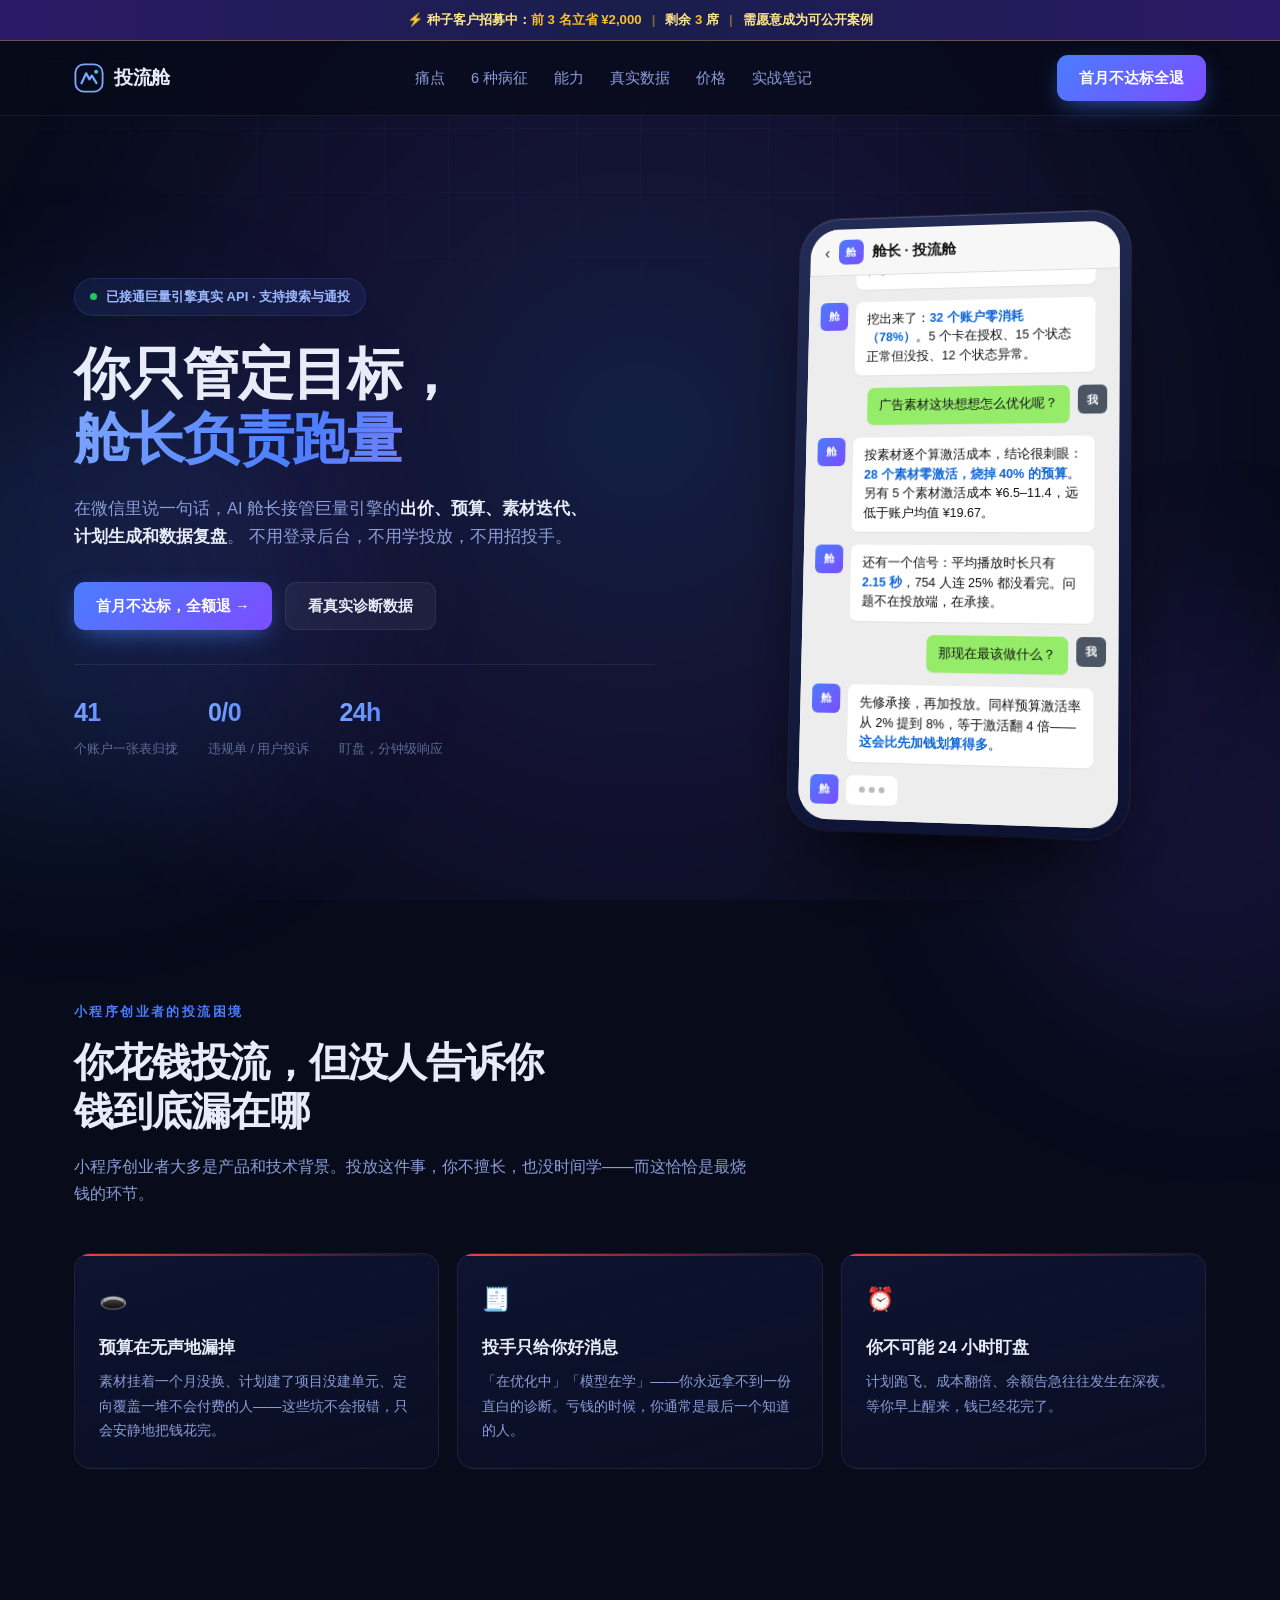
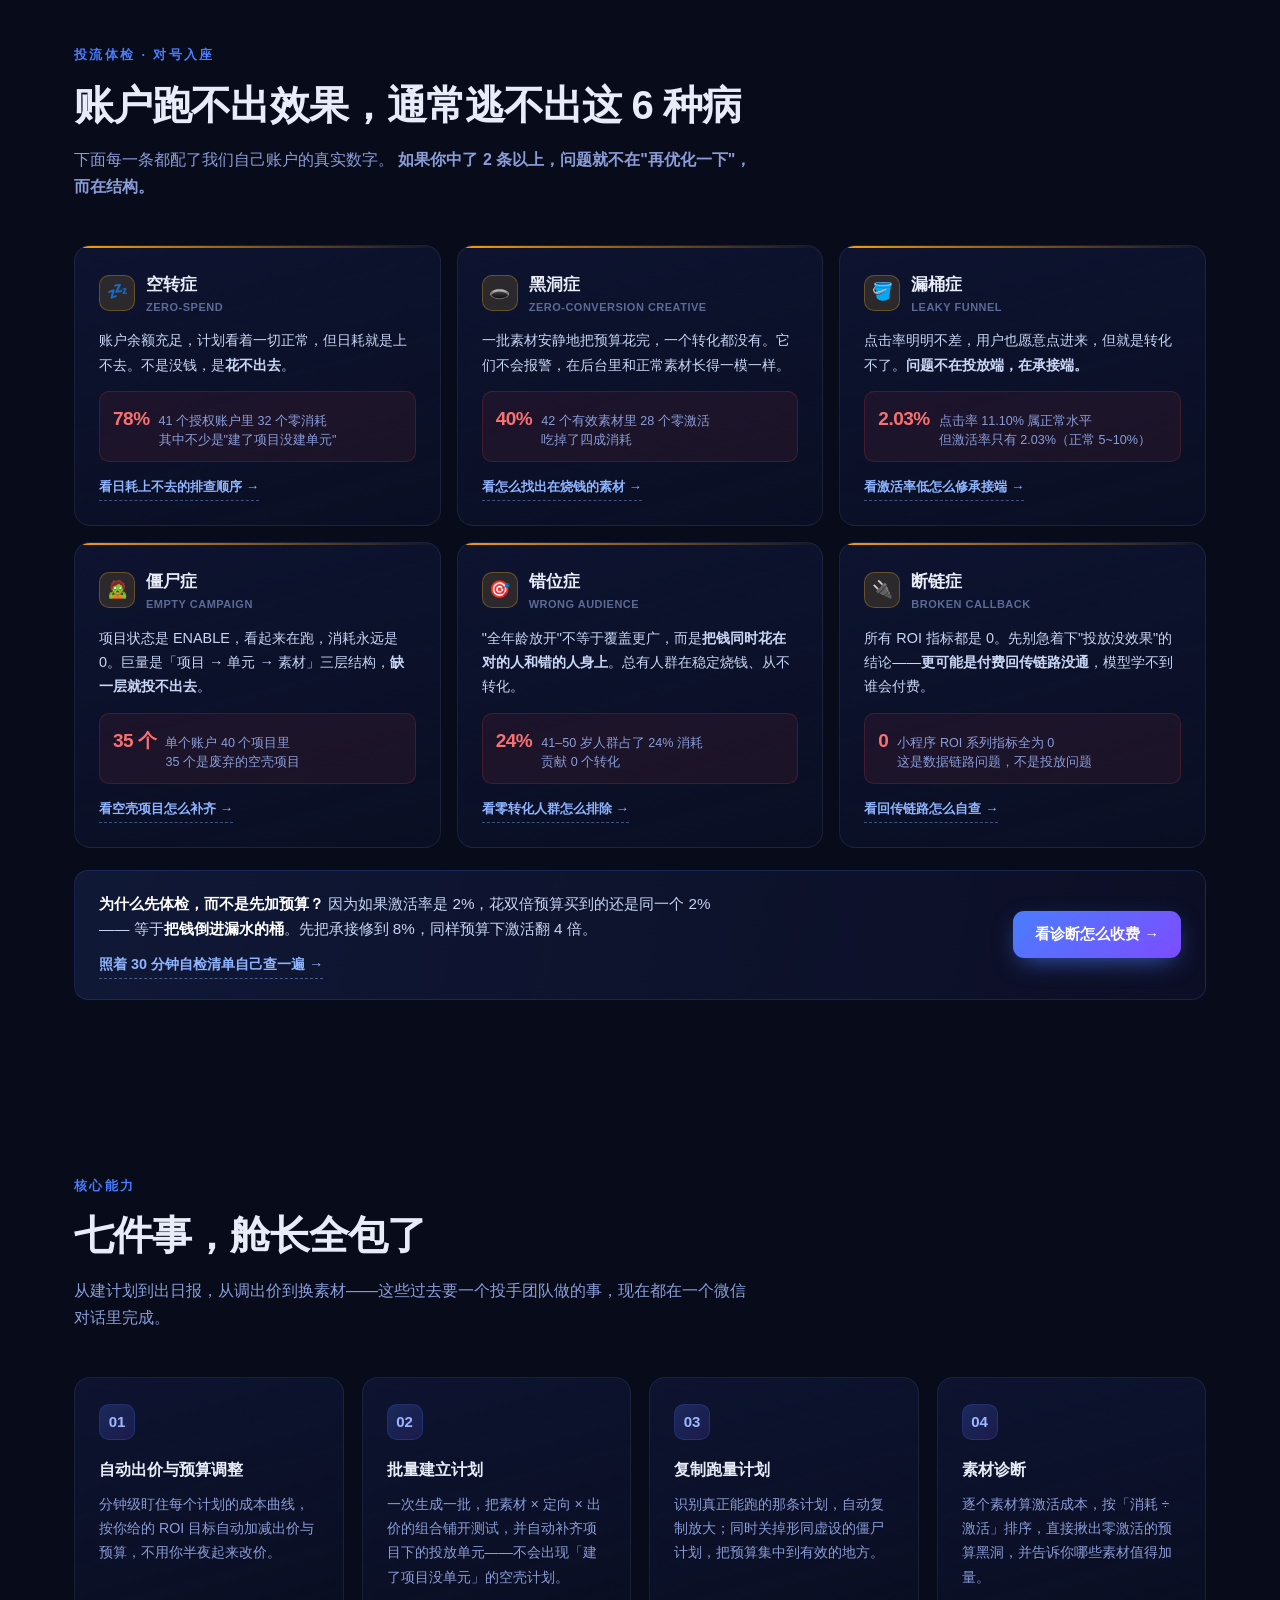
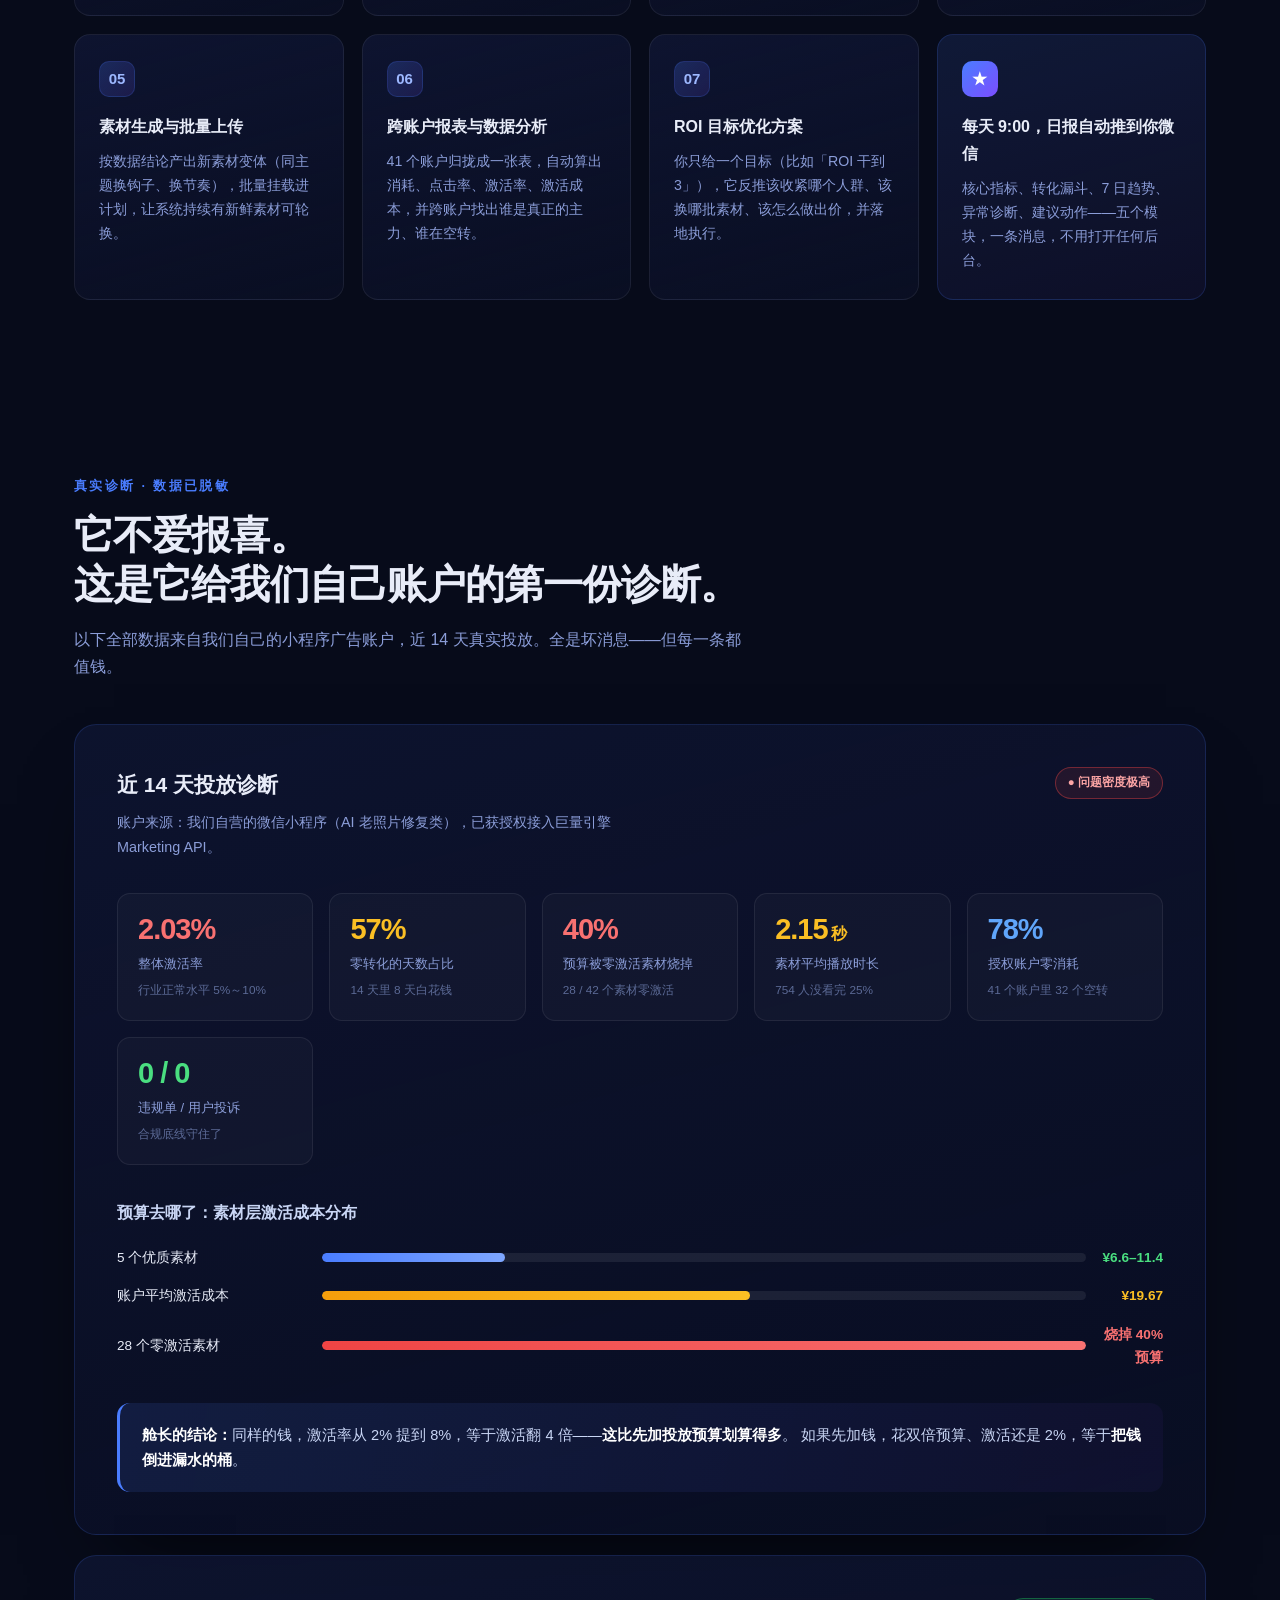
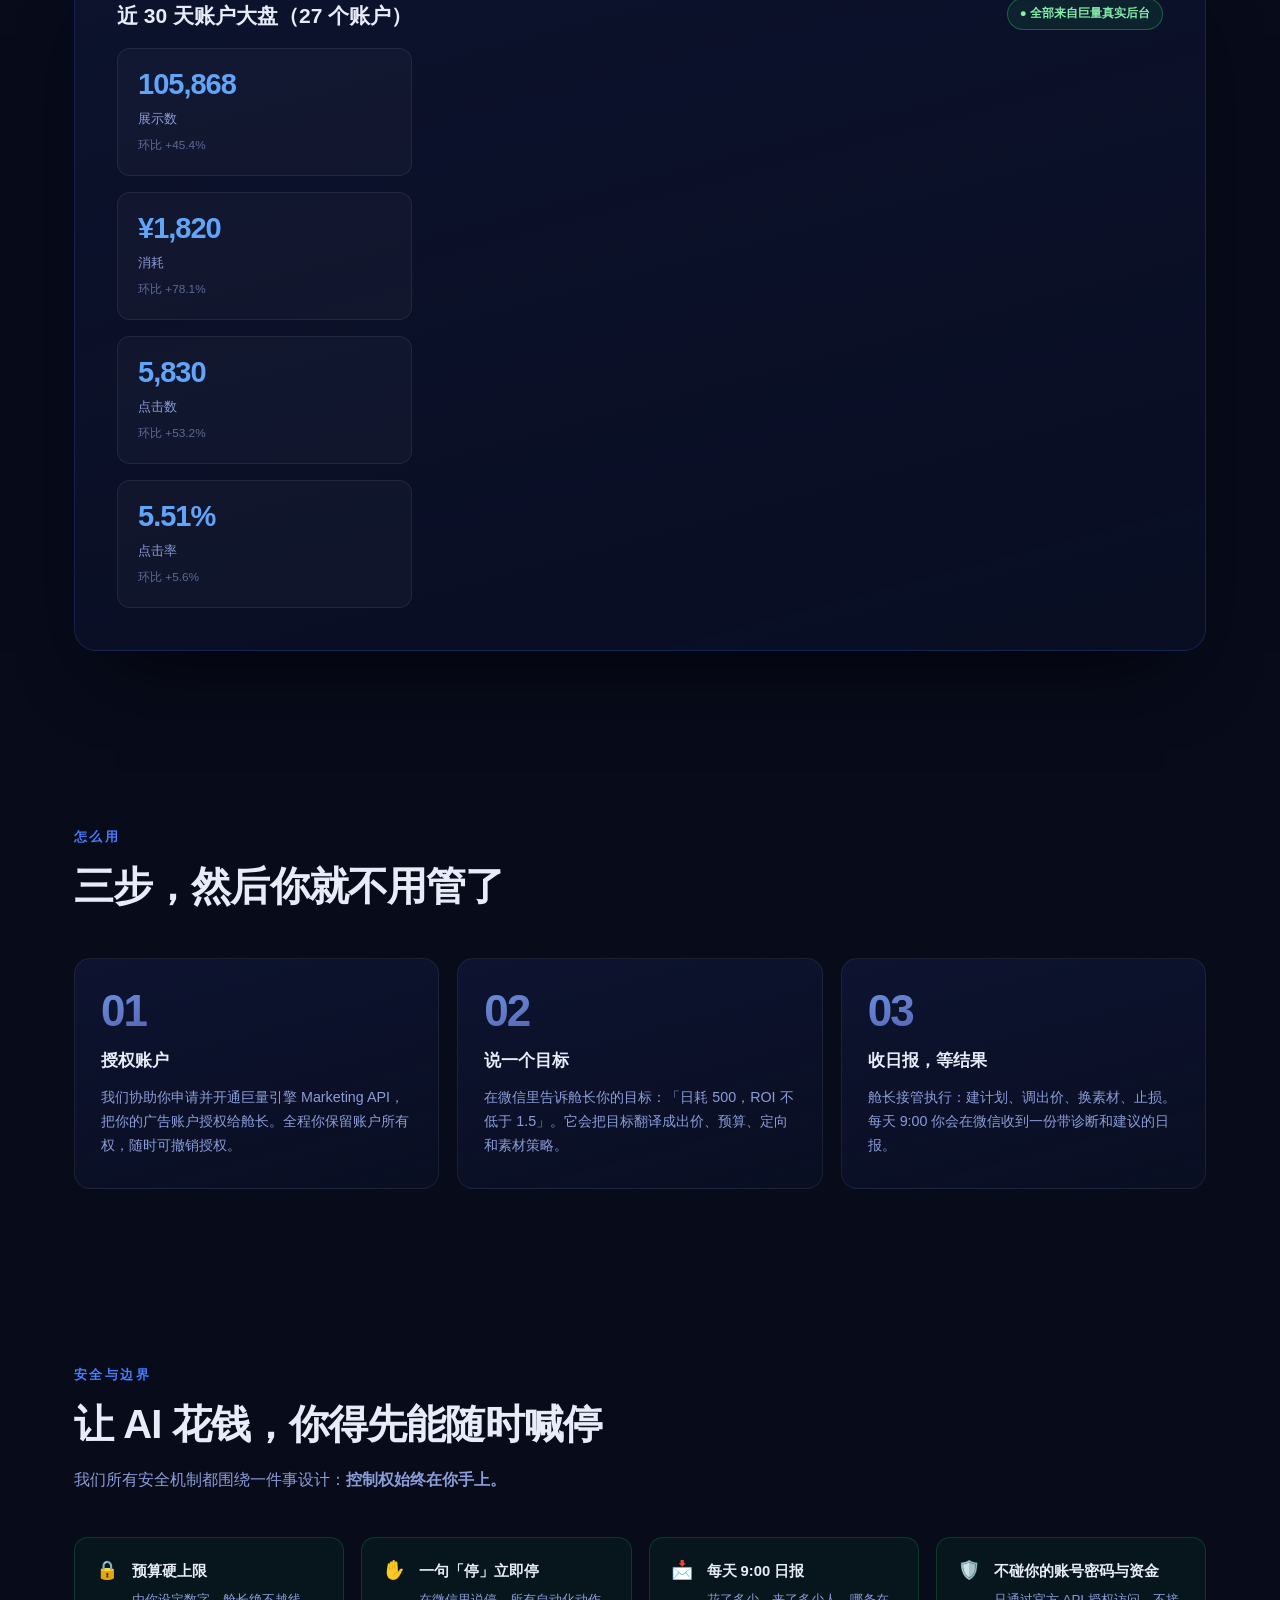
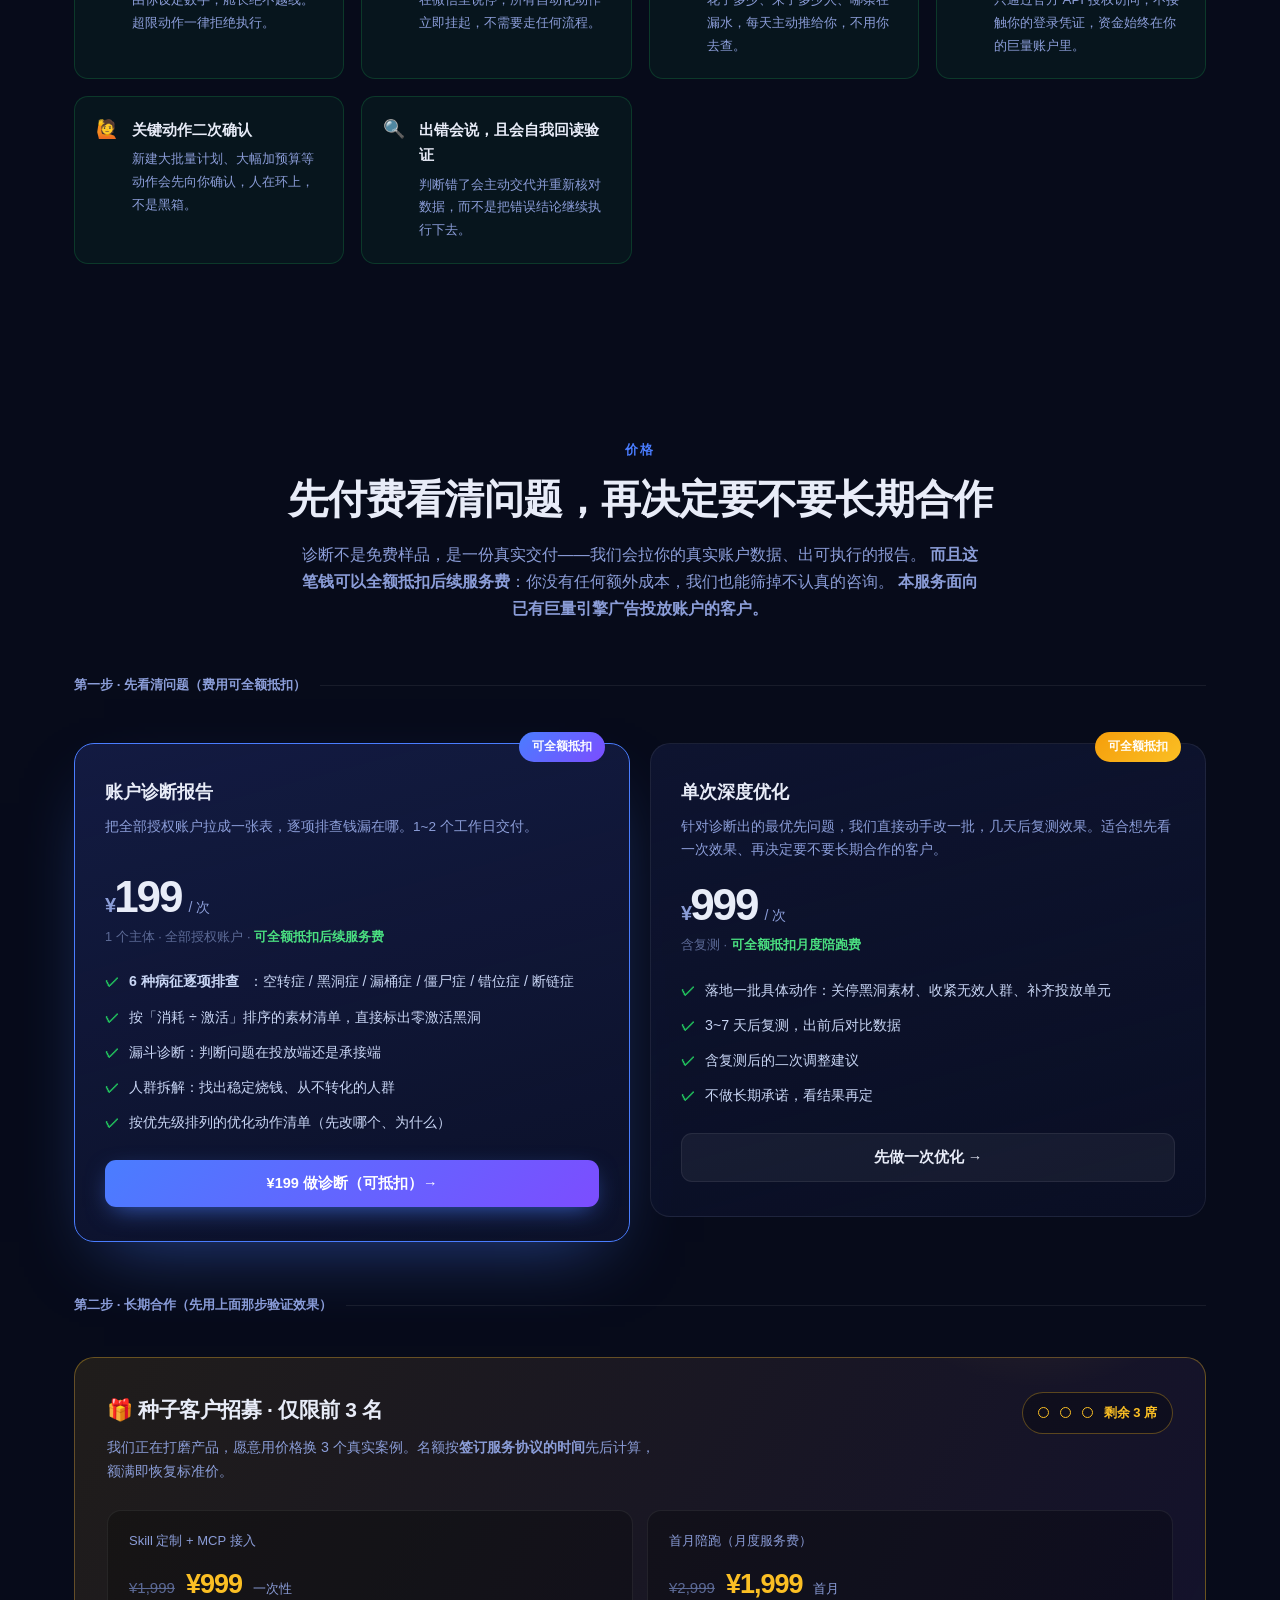
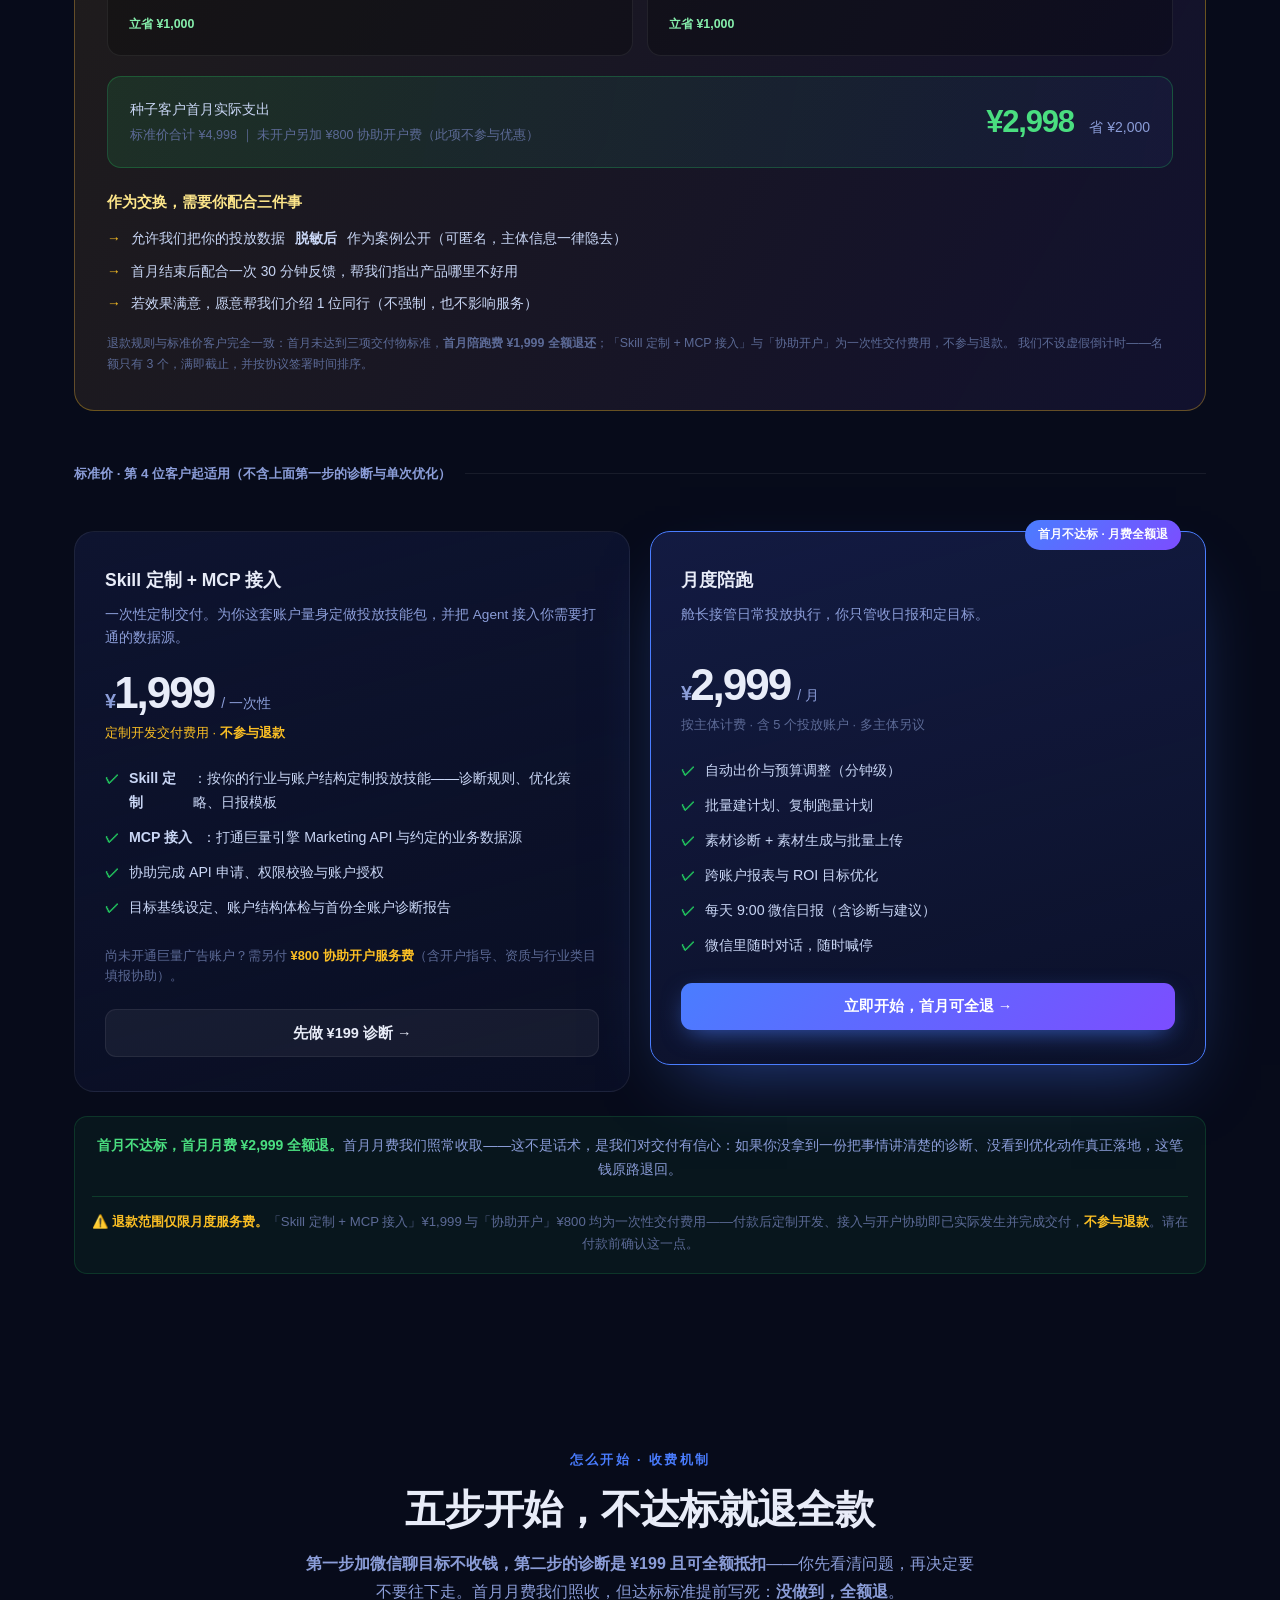
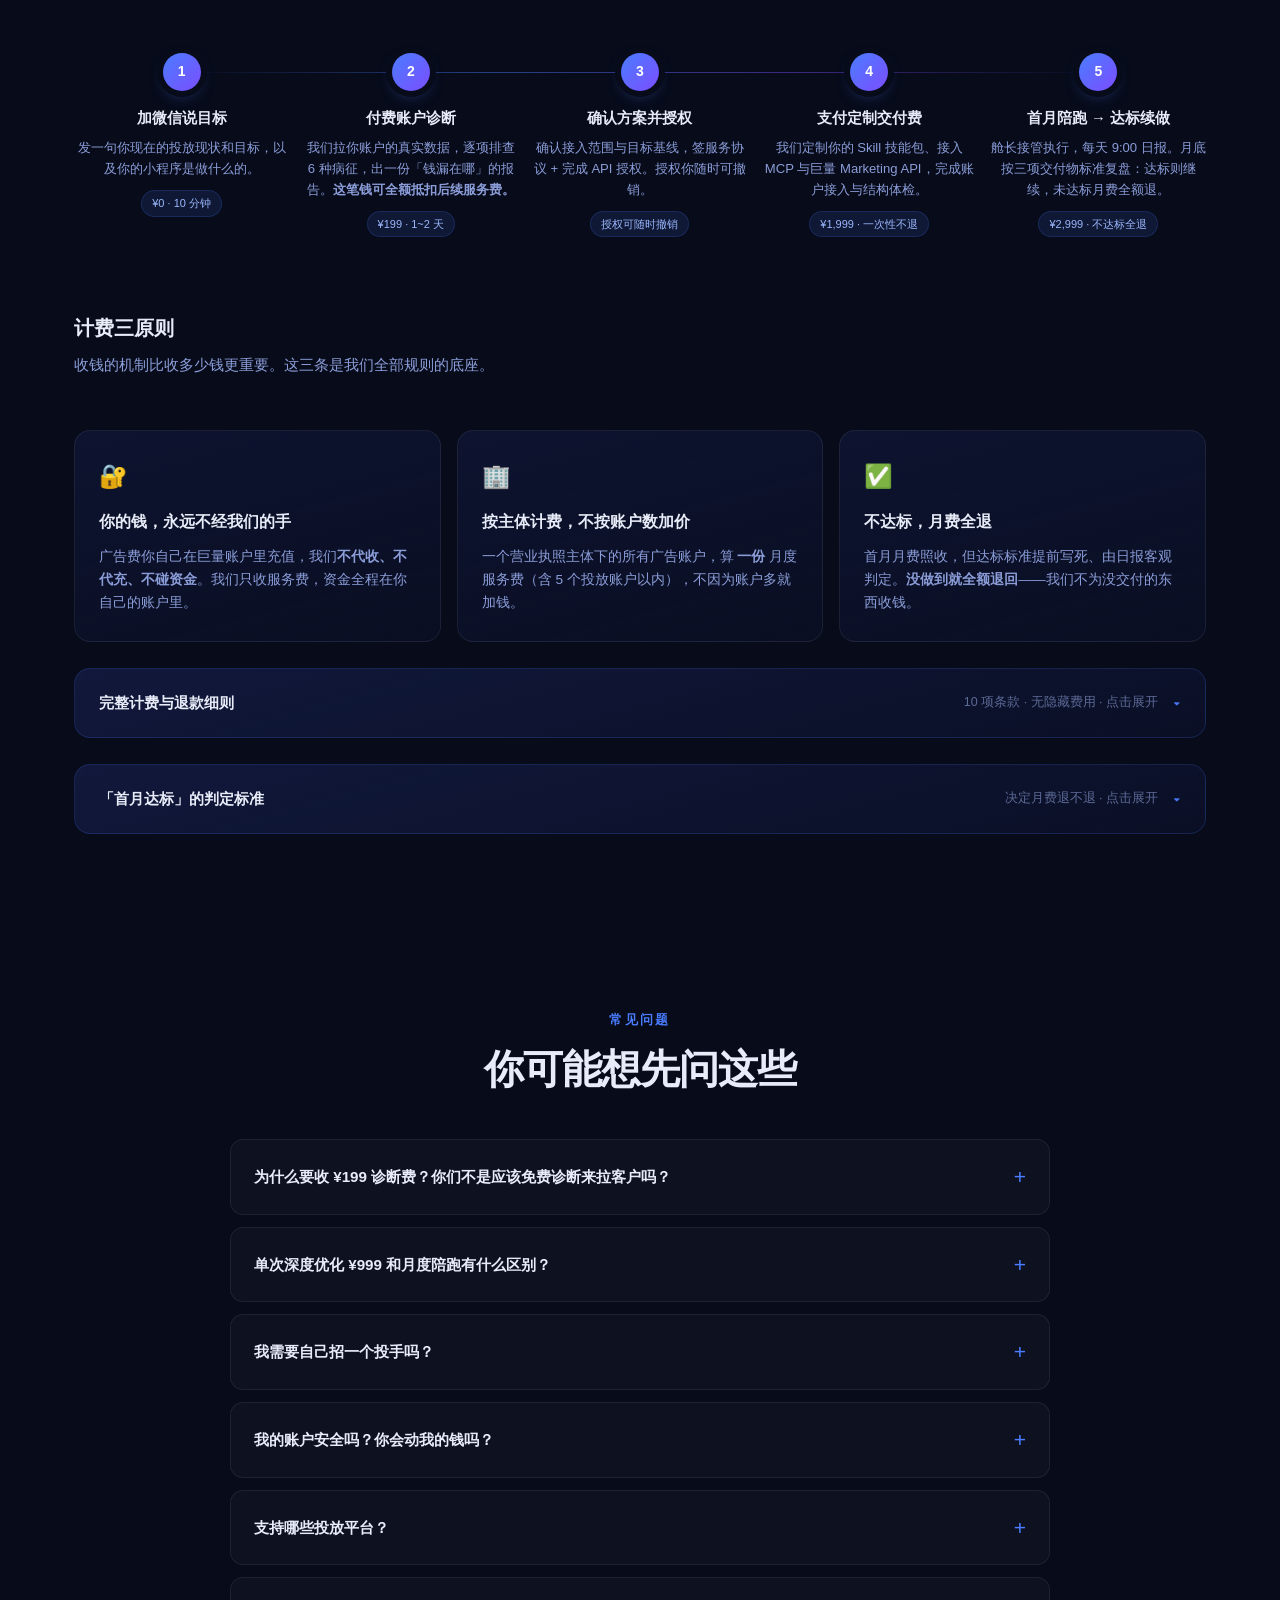
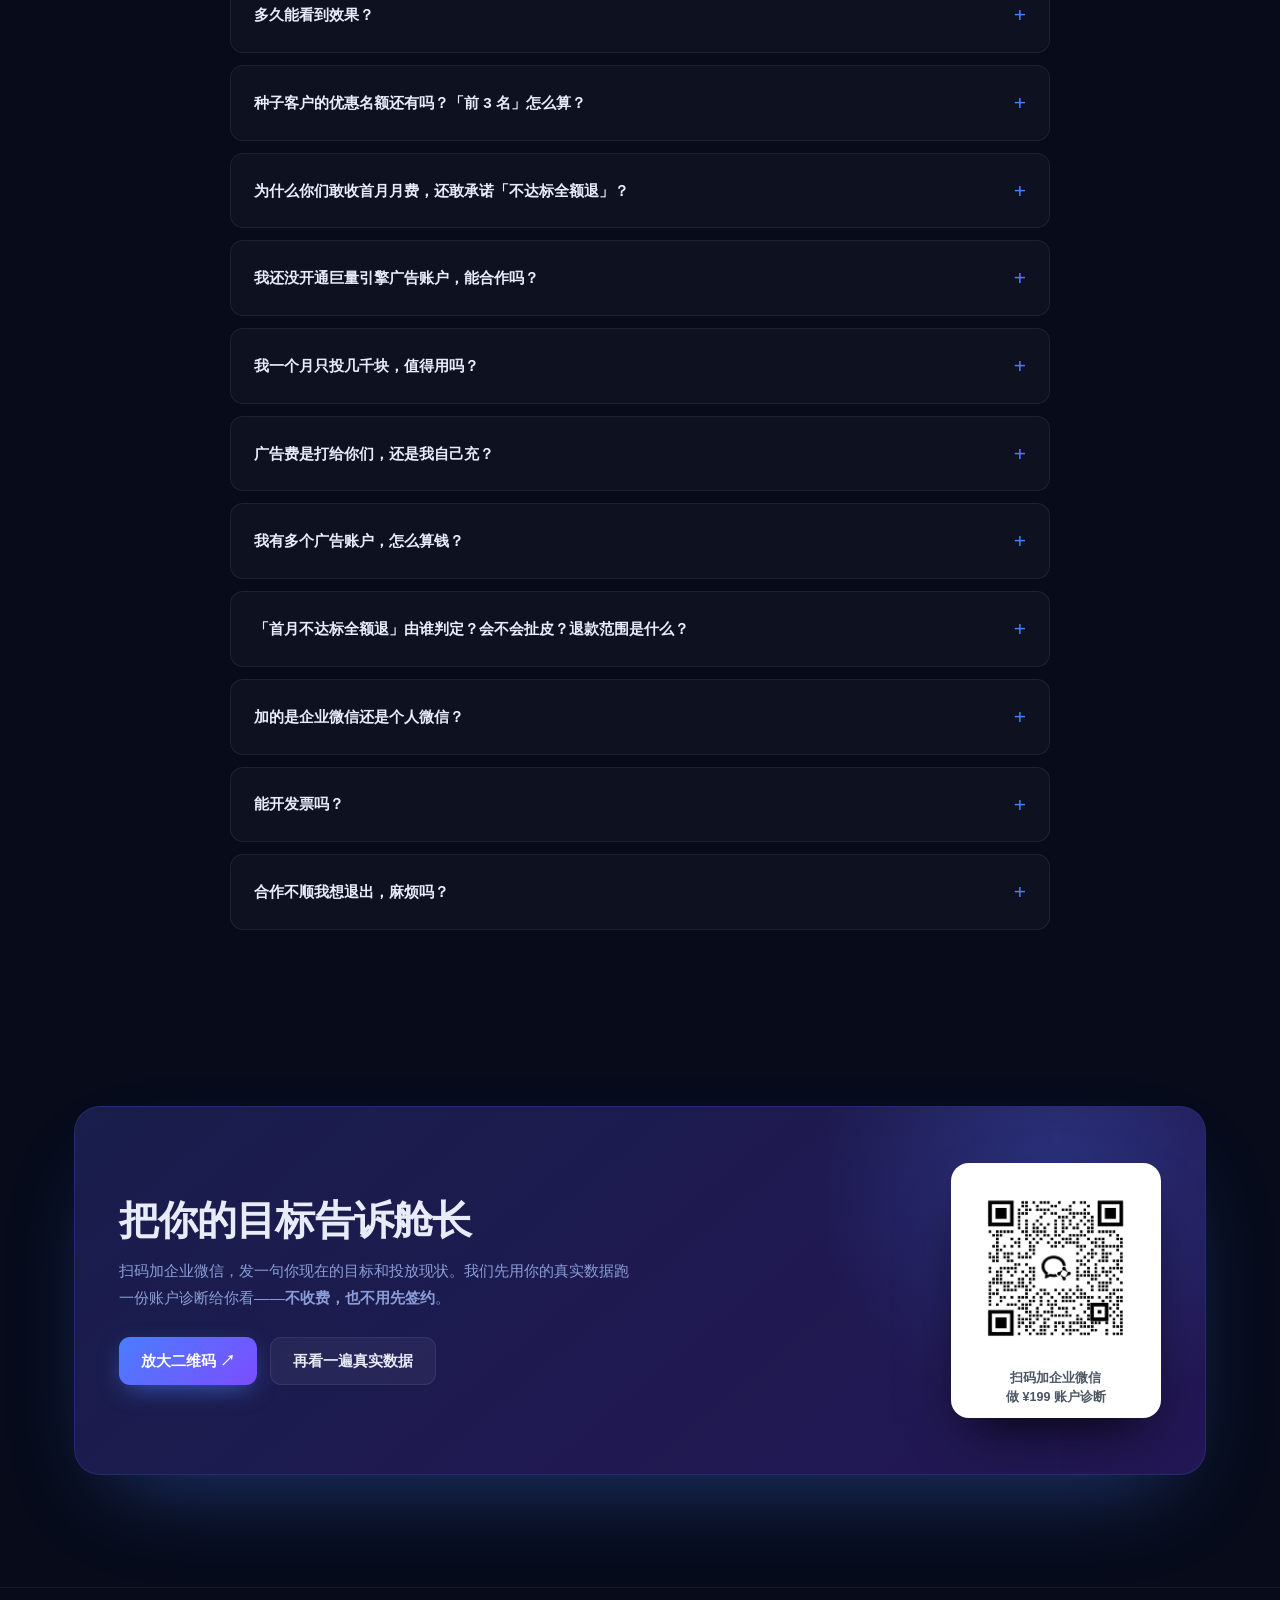
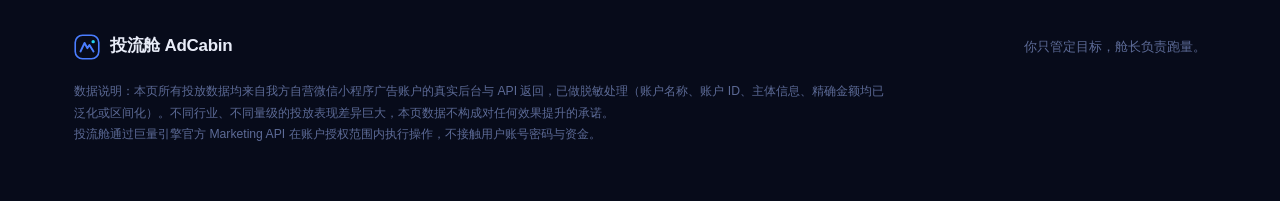
==== commit 362cd130: "GEO 审计落地两项修复：Article 补字段 + 首页病征卡片加内链 跑第三方 geo skill 审计（zubair-trabzada/geo-seo-claude）后落地的两项修复。  1) " ====
--- a/index.html
+++ b/index.html
@@ -11,6 +11,9 @@
 <meta name="author" content="投流舱 AdCabin">
 <meta name="robots" content="index,follow,max-image-preview:large">
 <link rel="canonical" href="https://adcabin.yuhuakeji.com.cn/">
+<!-- GEO：显式声明同内容的 Markdown 纯净版与全站 llms.txt，
+     让 AI 爬虫不必去猜 /page.html.md 这个约定。 -->
+<link rel="alternate" type="text/plain" href="/llms.txt" title="llms.txt：内容索引（供 AI 直接读取）">
 
 <!-- 百度站长平台验证：在 https://ziyuan.baidu.com 添加站点后，把拿到的 meta 标签粘贴到下面（取消注释并替换 content 的值） -->
 <!-- <meta name="baidu-site-verification" content="codeva-你的验证码"> -->
@@ -217,6 +220,14 @@
 }
 .sym .evi .n{font-size:19px;font-weight:800;color:#F87171;letter-spacing:-.5px;flex:none}
 .sym .evi .t{font-size:12.6px;color:var(--muted);line-height:1.5}
+/* 病征卡片 → 对应病征文的站内链接。首页是全站权重最高的页面，
+   权重不往文章流会明显拖累长尾收录，而卡片和文章本来就是一对应的。 */
+.sym .sym-more{
+  display:inline-block;margin-top:14px;font-size:13.4px;font-weight:600;
+  color:#8FB4FF;text-decoration:none;border-bottom:1px dashed rgba(143,180,255,.4);
+  padding-bottom:1px;transition:color .2s,border-color .2s;
+}
+.sym .sym-more:hover{color:#fff;border-bottom-color:#fff}
 .sym-foot{
   margin-top:22px;padding:20px 24px;border-radius:14px;display:flex;gap:18px;align-items:center;
   justify-content:space-between;flex-wrap:wrap;
@@ -850,6 +861,7 @@
         <p class="desc">账户余额充足，计划看着一切正常，但日耗就是上不去。不是没钱，是<b>花不出去</b>。</p>
         <div class="evi"><span class="n">78%</span>
           <span class="t">41 个授权账户里 32 个零消耗<br>其中不少是"建了项目没建单元"</span></div>
+        <a class="sym-more" href="blog/juliang-rihao-shangbuqu.html">看日耗上不去的排查顺序 →</a>
       </div>
 
       <div class="sym reveal">
@@ -859,6 +871,7 @@
         <p class="desc">一批素材安静地把预算花完，一个转化都没有。它们不会报警，在后台里和正常素材长得一模一样。</p>
         <div class="evi"><span class="n">40%</span>
           <span class="t">42 个有效素材里 28 个零激活<br>吃掉了四成消耗</span></div>
+        <a class="sym-more" href="blog/juliang-sucai-lingjihuo.html">看怎么找出在烧钱的素材 →</a>
       </div>
 
       <div class="sym reveal">
@@ -868,6 +881,7 @@
         <p class="desc">点击率明明不差，用户也愿意点进来，但就是转化不了。<b>问题不在投放端，在承接端。</b></p>
         <div class="evi"><span class="n">2.03%</span>
           <span class="t">点击率 11.10% 属正常水平<br>但激活率只有 2.03%（正常 5~10%）</span></div>
+        <a class="sym-more" href="blog/juliang-jihuo-lv-di.html">看激活率低怎么修承接端 →</a>
       </div>
 
       <div class="sym reveal">
@@ -877,6 +891,7 @@
         <p class="desc">项目状态是 ENABLE，看起来在跑，消耗永远是 0。巨量是「项目 → 单元 → 素材」三层结构，<b>缺一层就投不出去</b>。</p>
         <div class="evi"><span class="n">35 个</span>
           <span class="t">单个账户 40 个项目里<br>35 个是废弃的空壳项目</span></div>
+        <a class="sym-more" href="blog/juliang-xiangmu-lingxiaohao.html">看空壳项目怎么补齐 →</a>
       </div>
 
       <div class="sym reveal">
@@ -886,6 +901,7 @@
         <p class="desc">"全年龄放开"不等于覆盖更广，而是<b>把钱同时花在对的人和错的人身上</b>。总有人群在稳定烧钱、从不转化。</p>
         <div class="evi"><span class="n">24%</span>
           <span class="t">41–50 岁人群占了 24% 消耗<br>贡献 0 个转化</span></div>
+        <a class="sym-more" href="blog/juliang-renqun-cuoqei.html">看零转化人群怎么排除 →</a>
       </div>
 
       <div class="sym reveal">
@@ -895,6 +911,7 @@
         <p class="desc">所有 ROI 指标都是 0。先别急着下"投放没效果"的结论——<b>更可能是付费回传链路没通</b>，模型学不到谁会付费。</p>
         <div class="evi"><span class="n">0</span>
           <span class="t">小程序 ROI 系列指标全为 0<br>这是数据链路问题，不是投放问题</span></div>
+        <a class="sym-more" href="blog/juliang-roi-wei-0.html">看回传链路怎么自查 →</a>
       </div>
     </div>
 
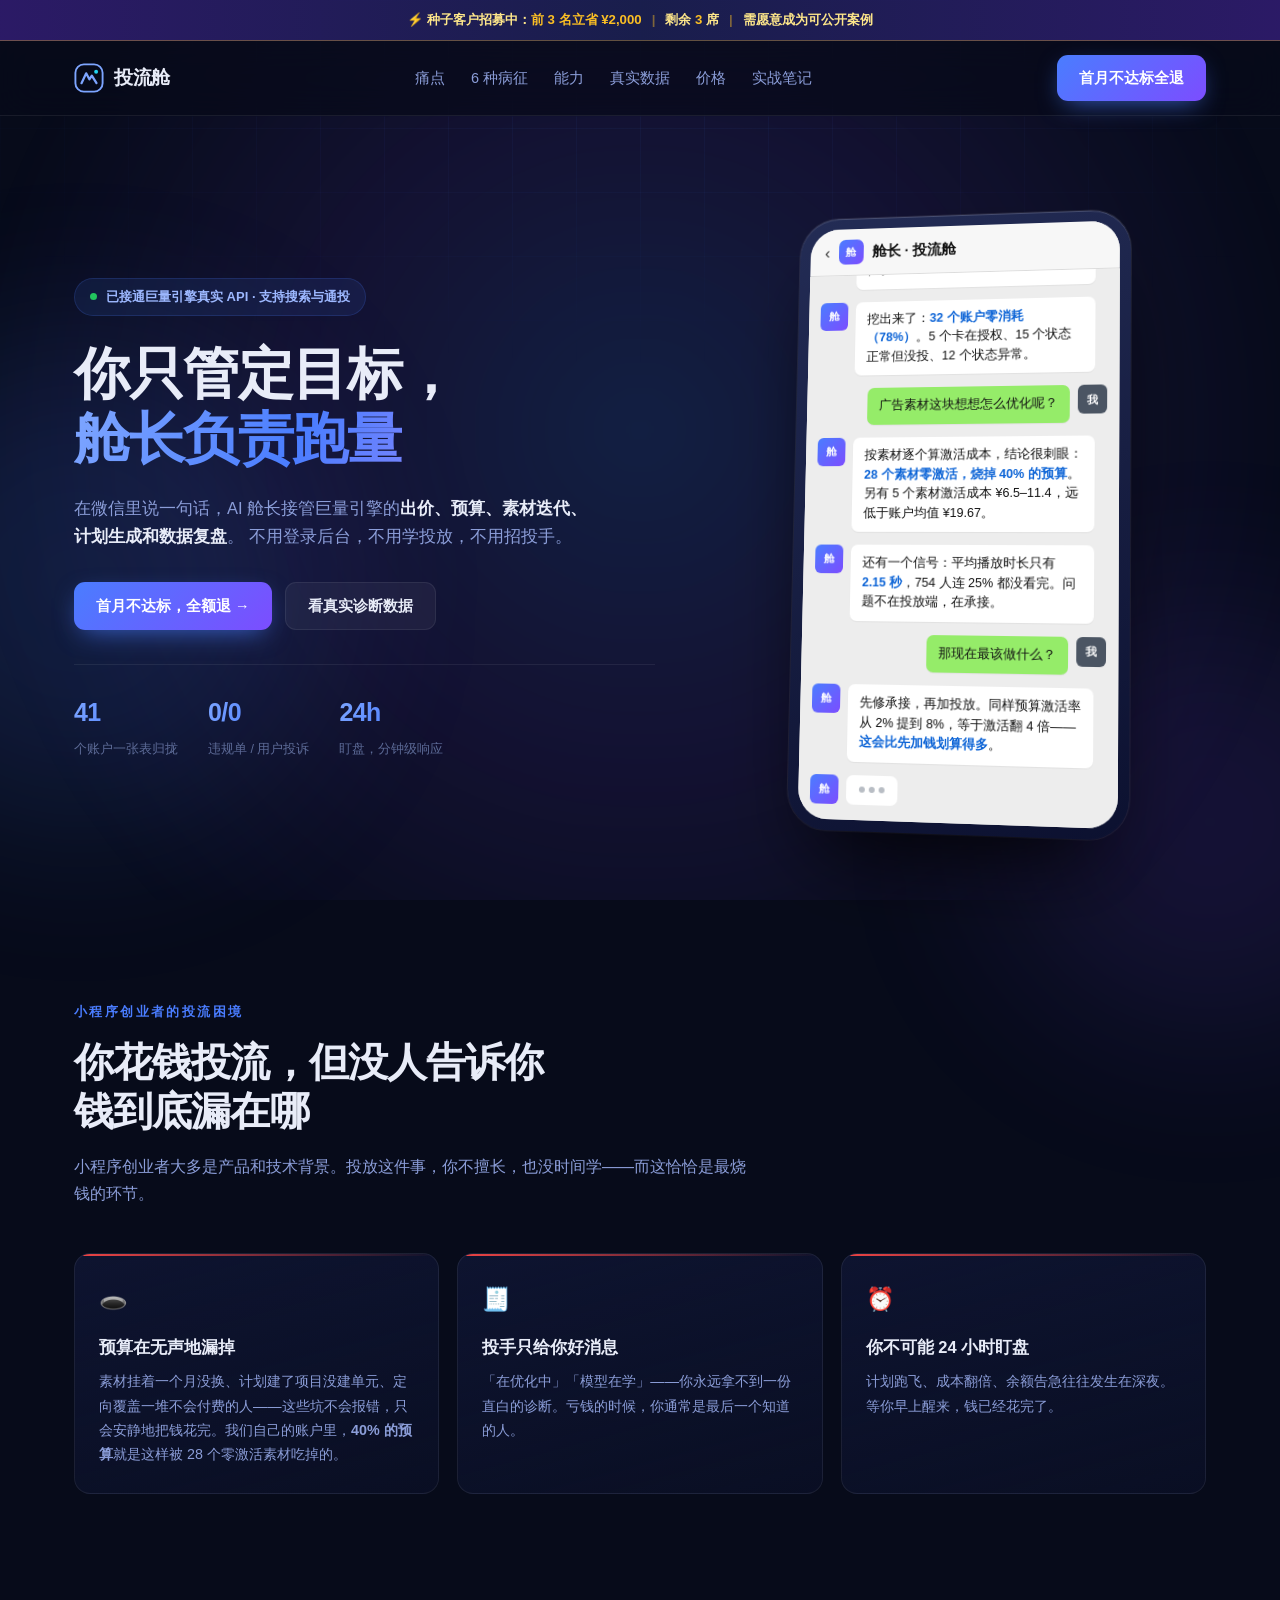
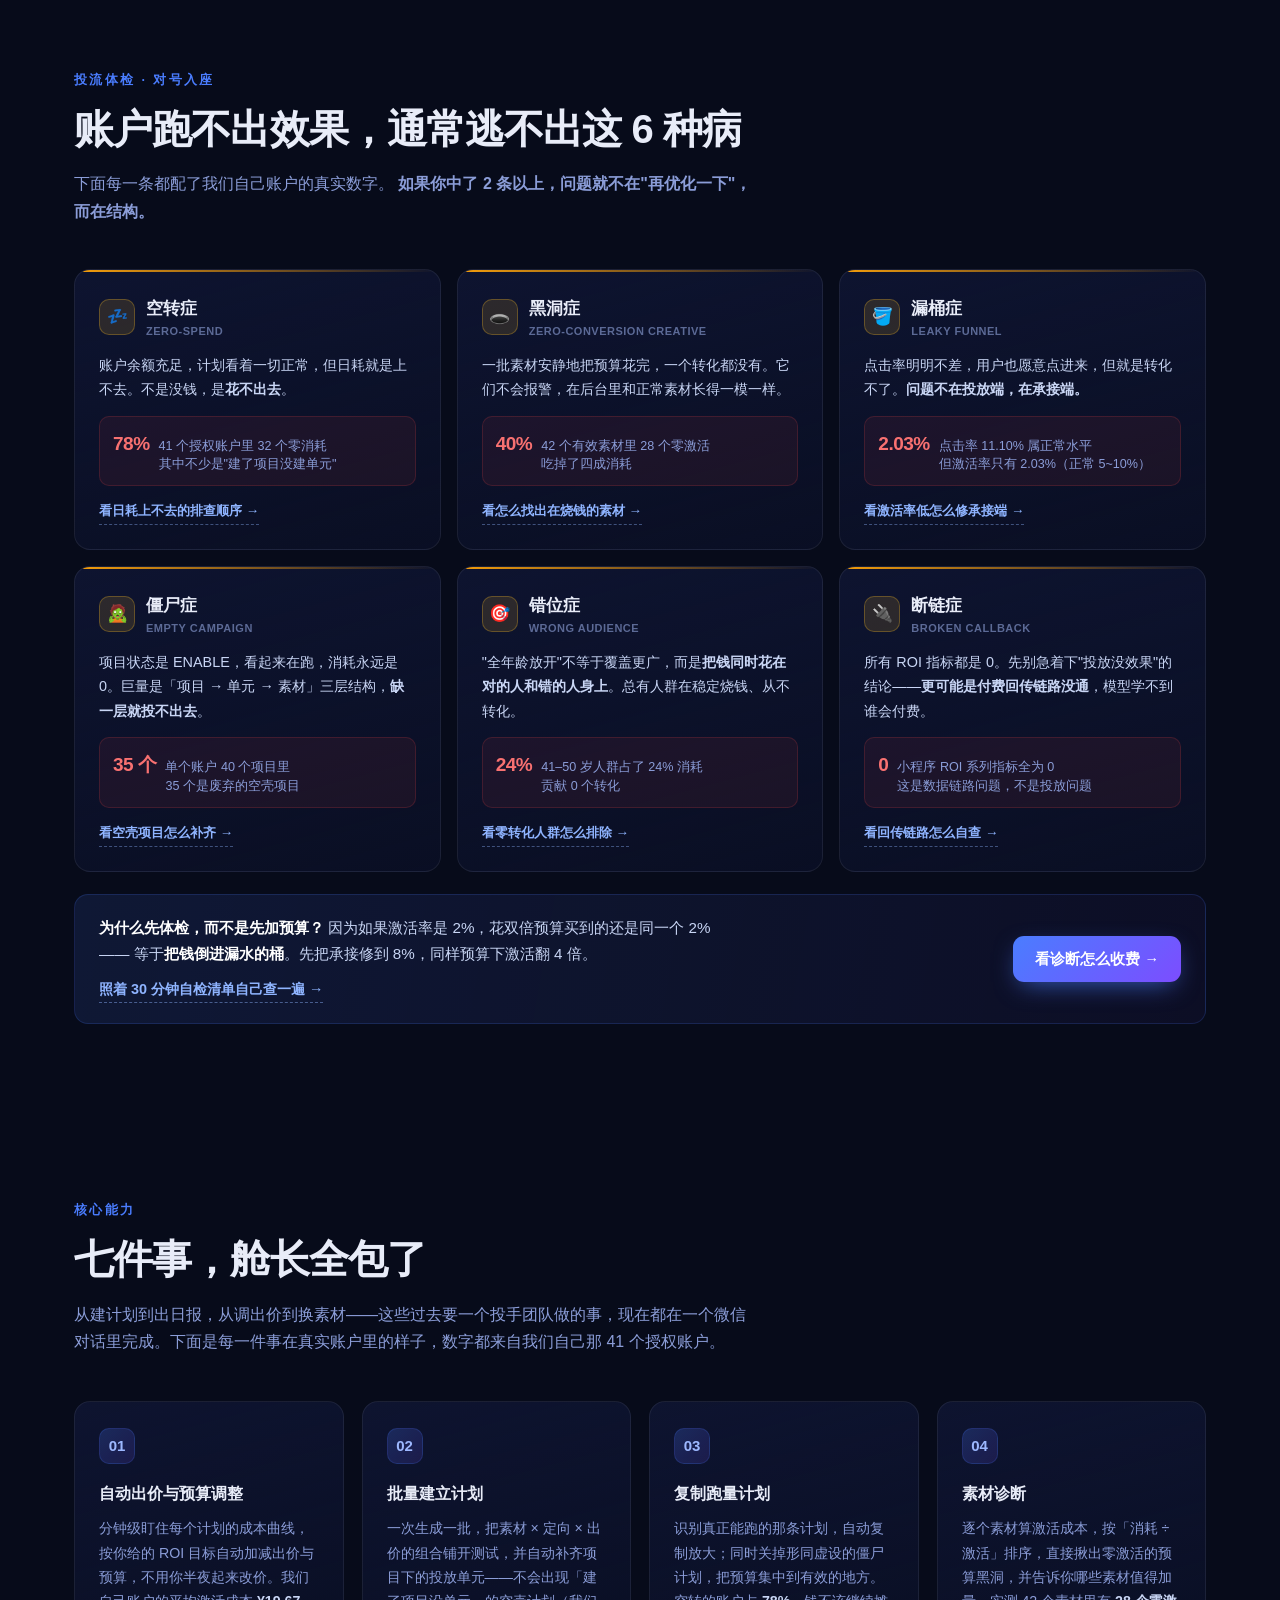
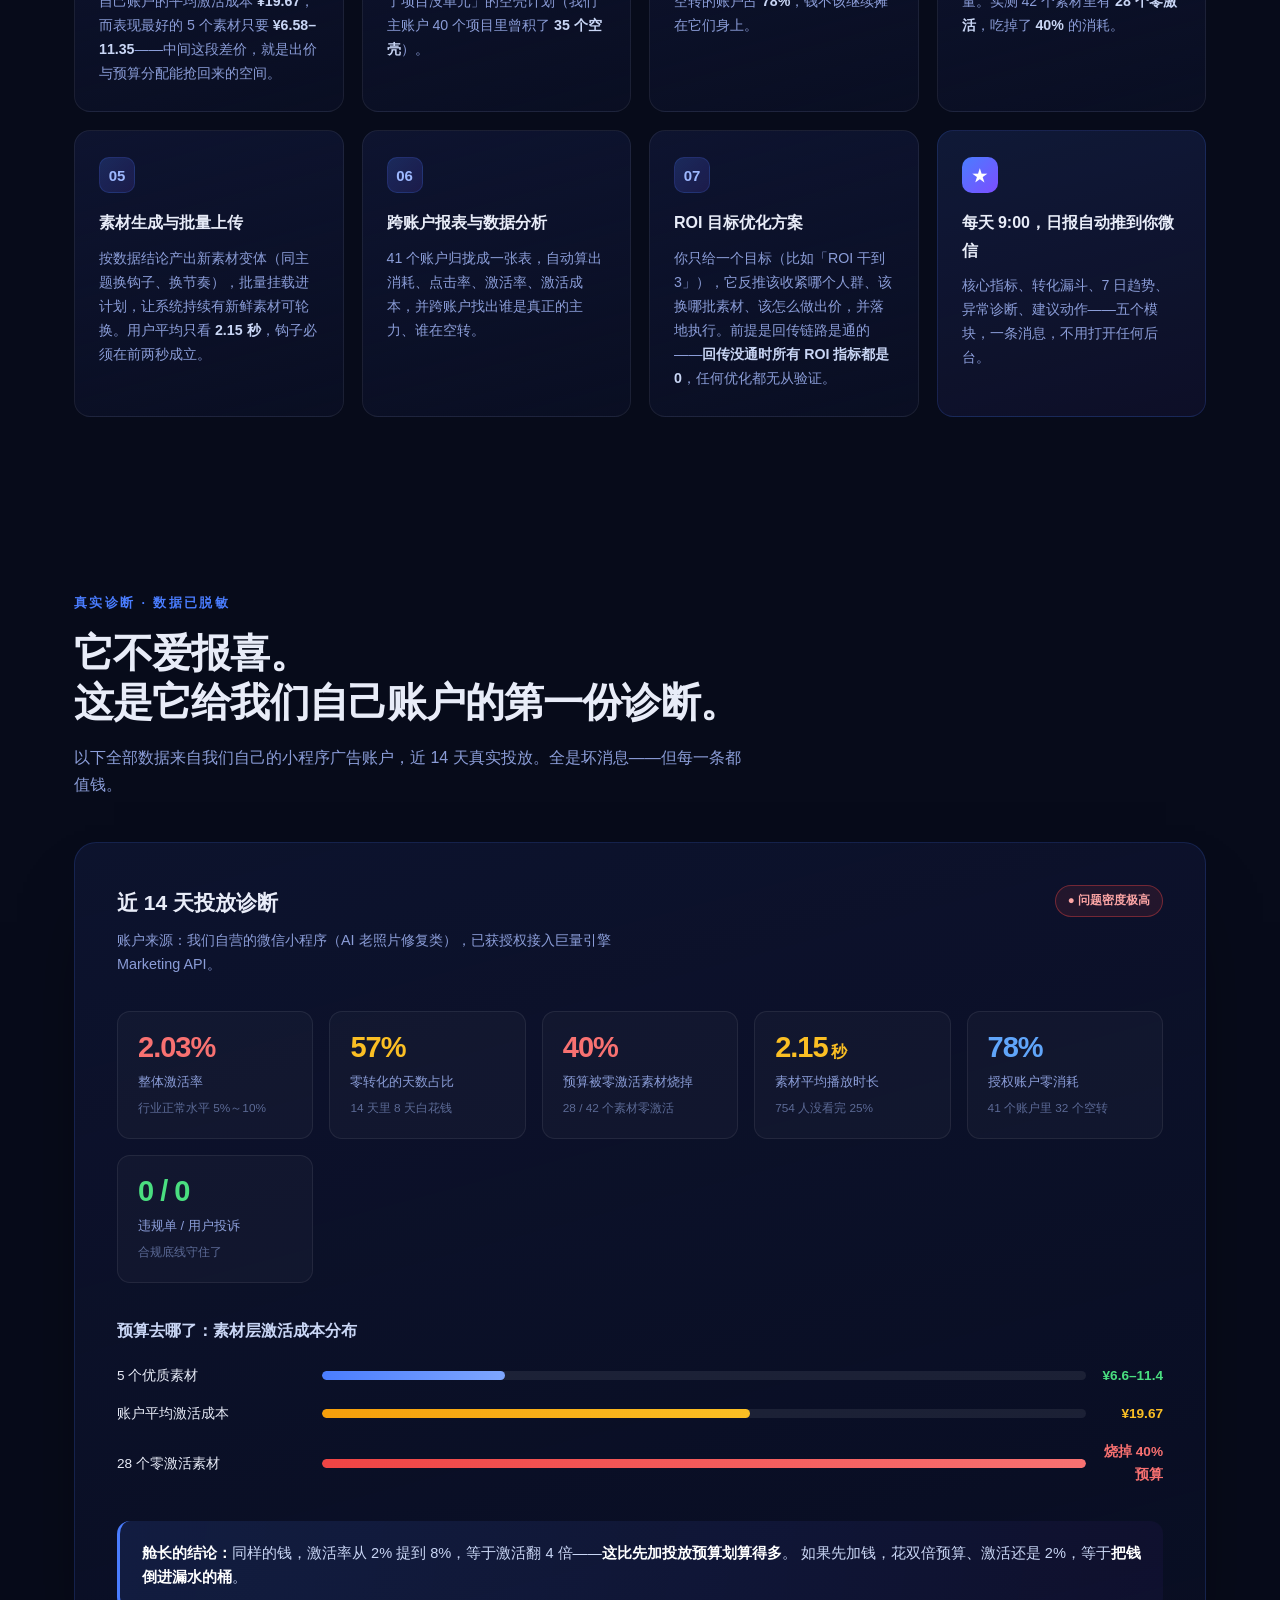
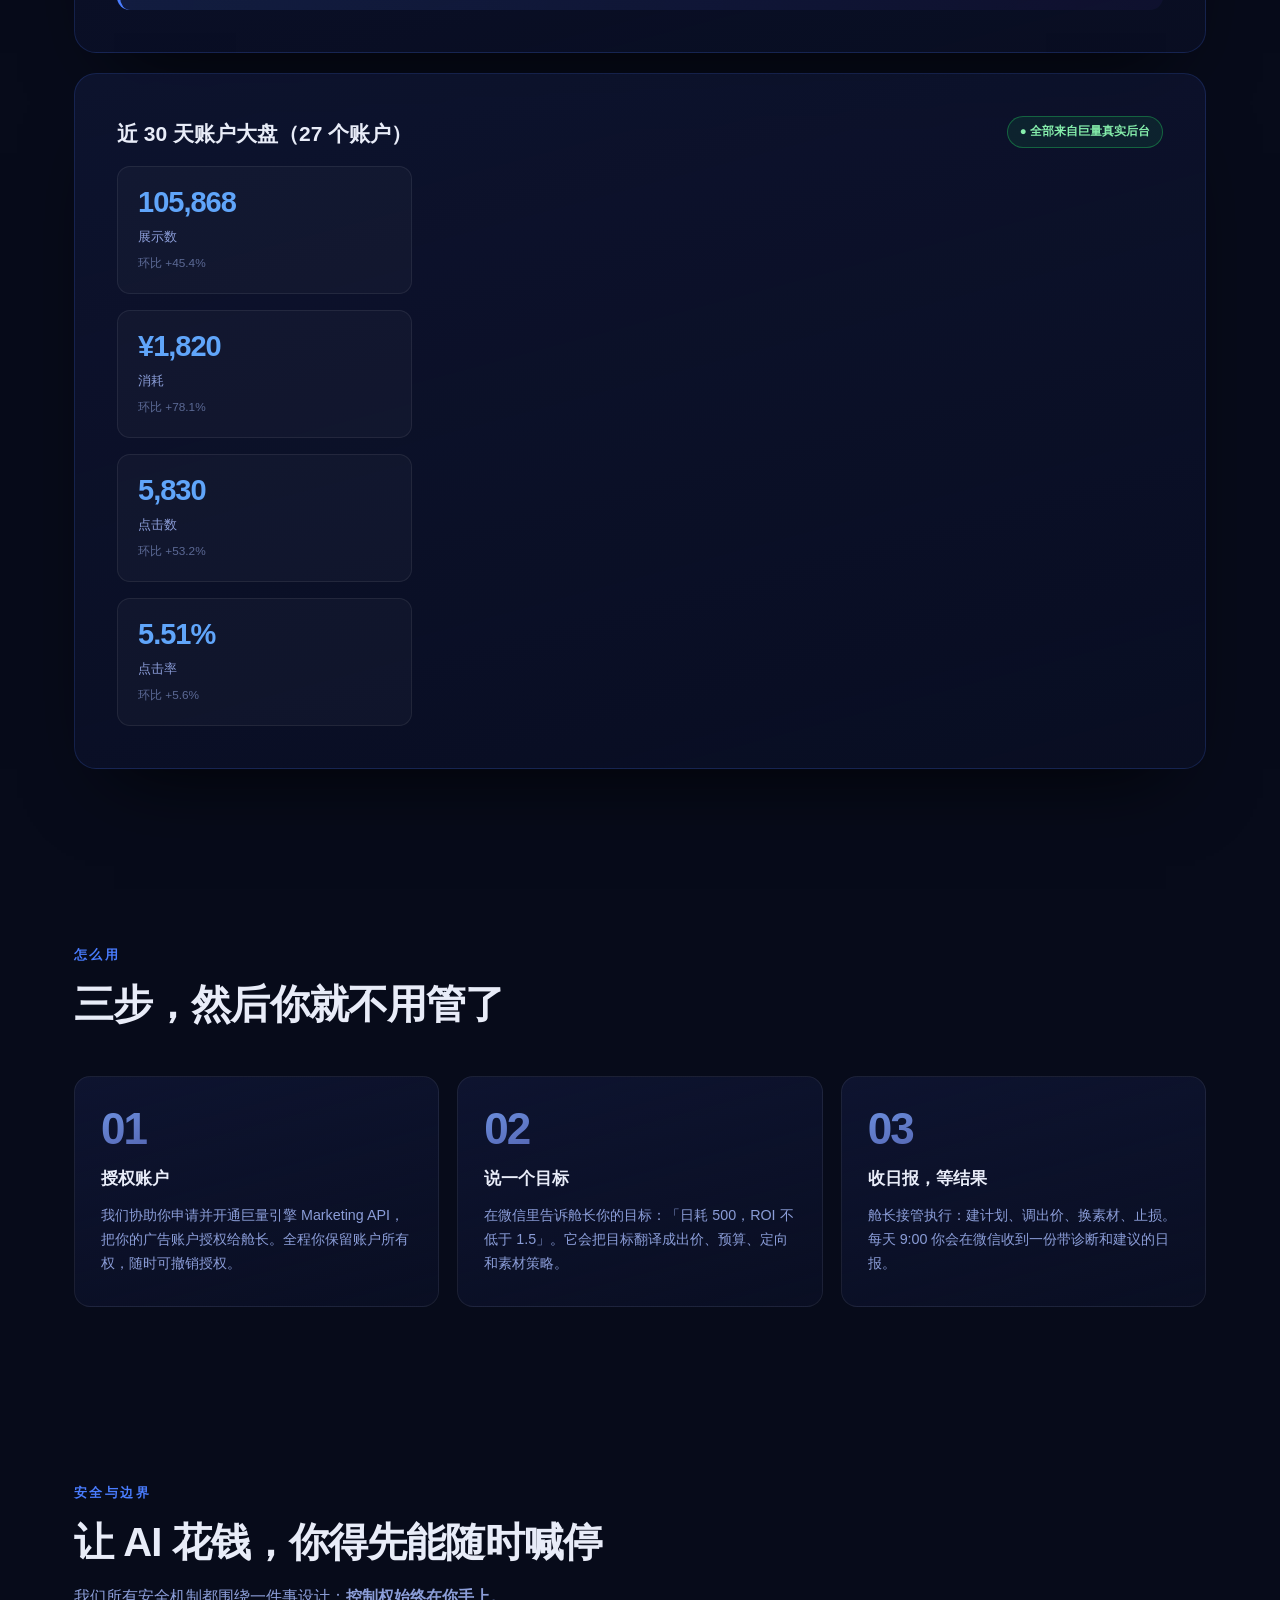
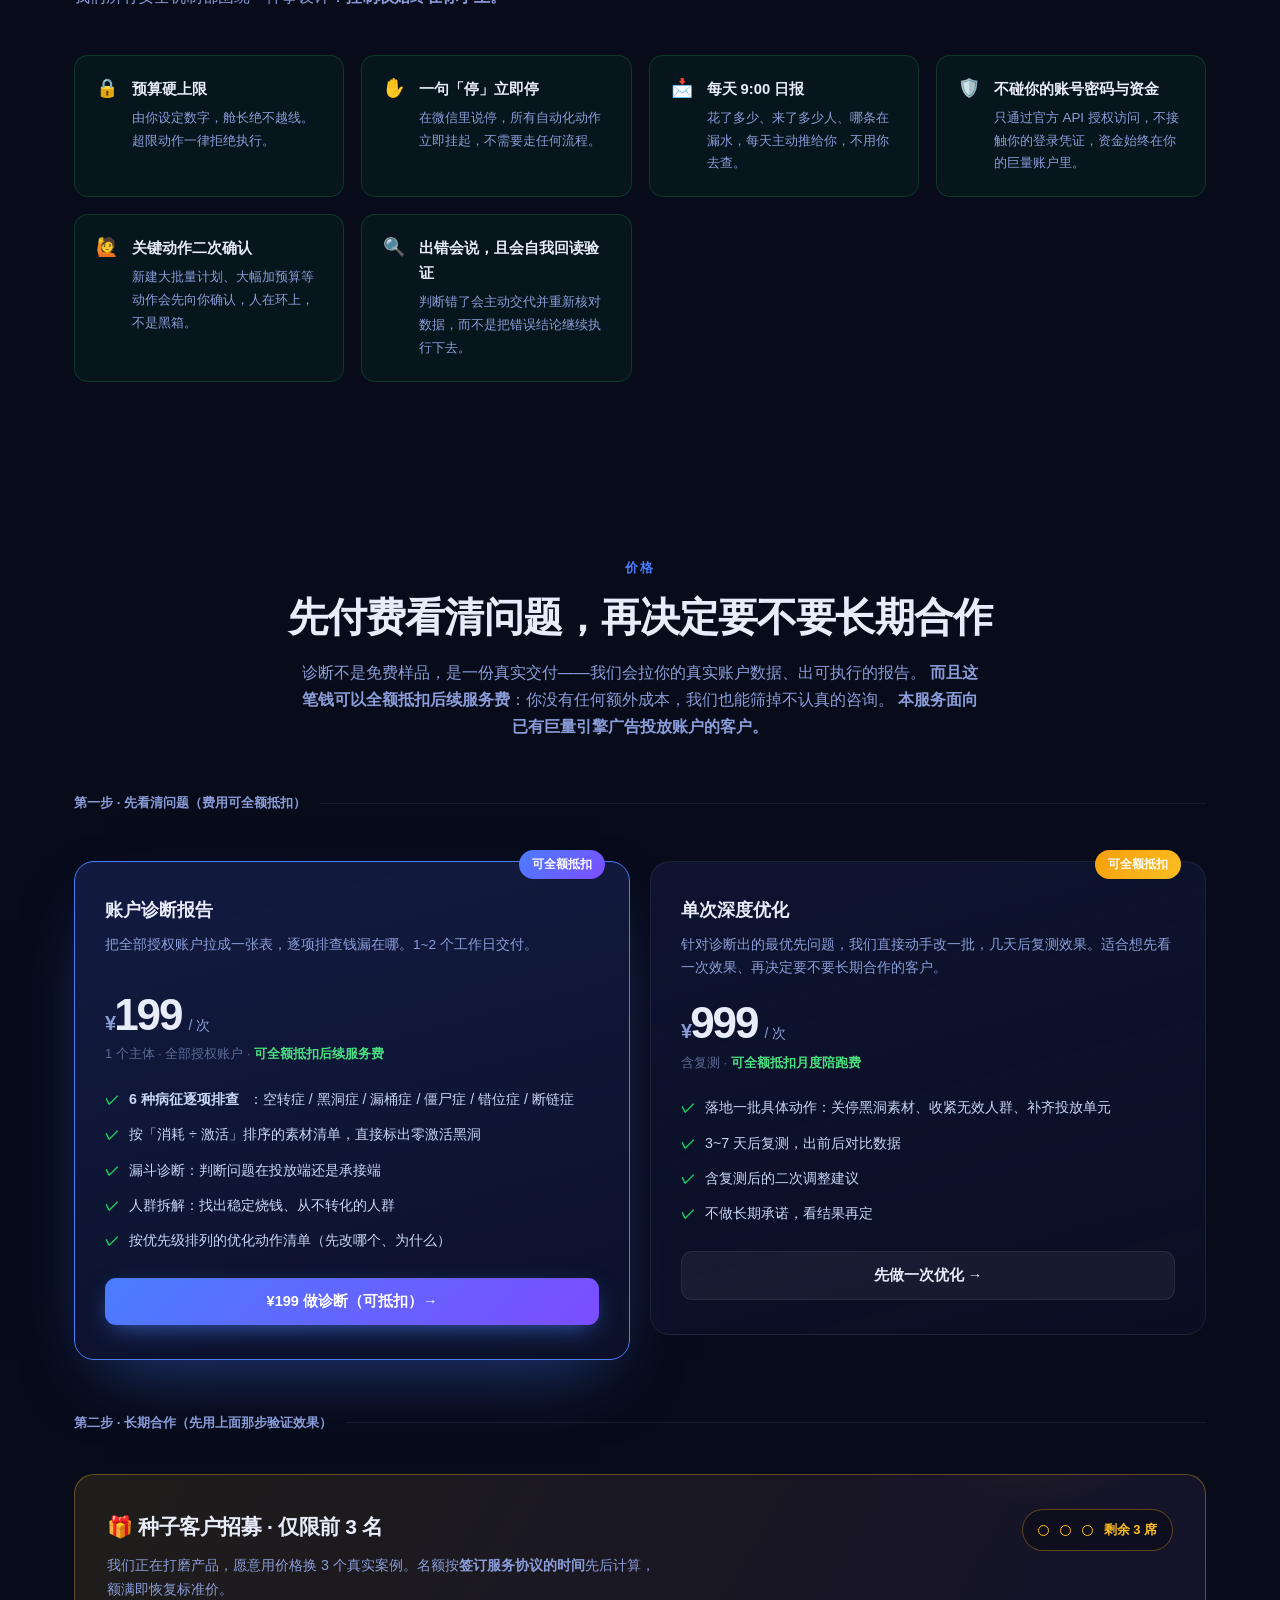
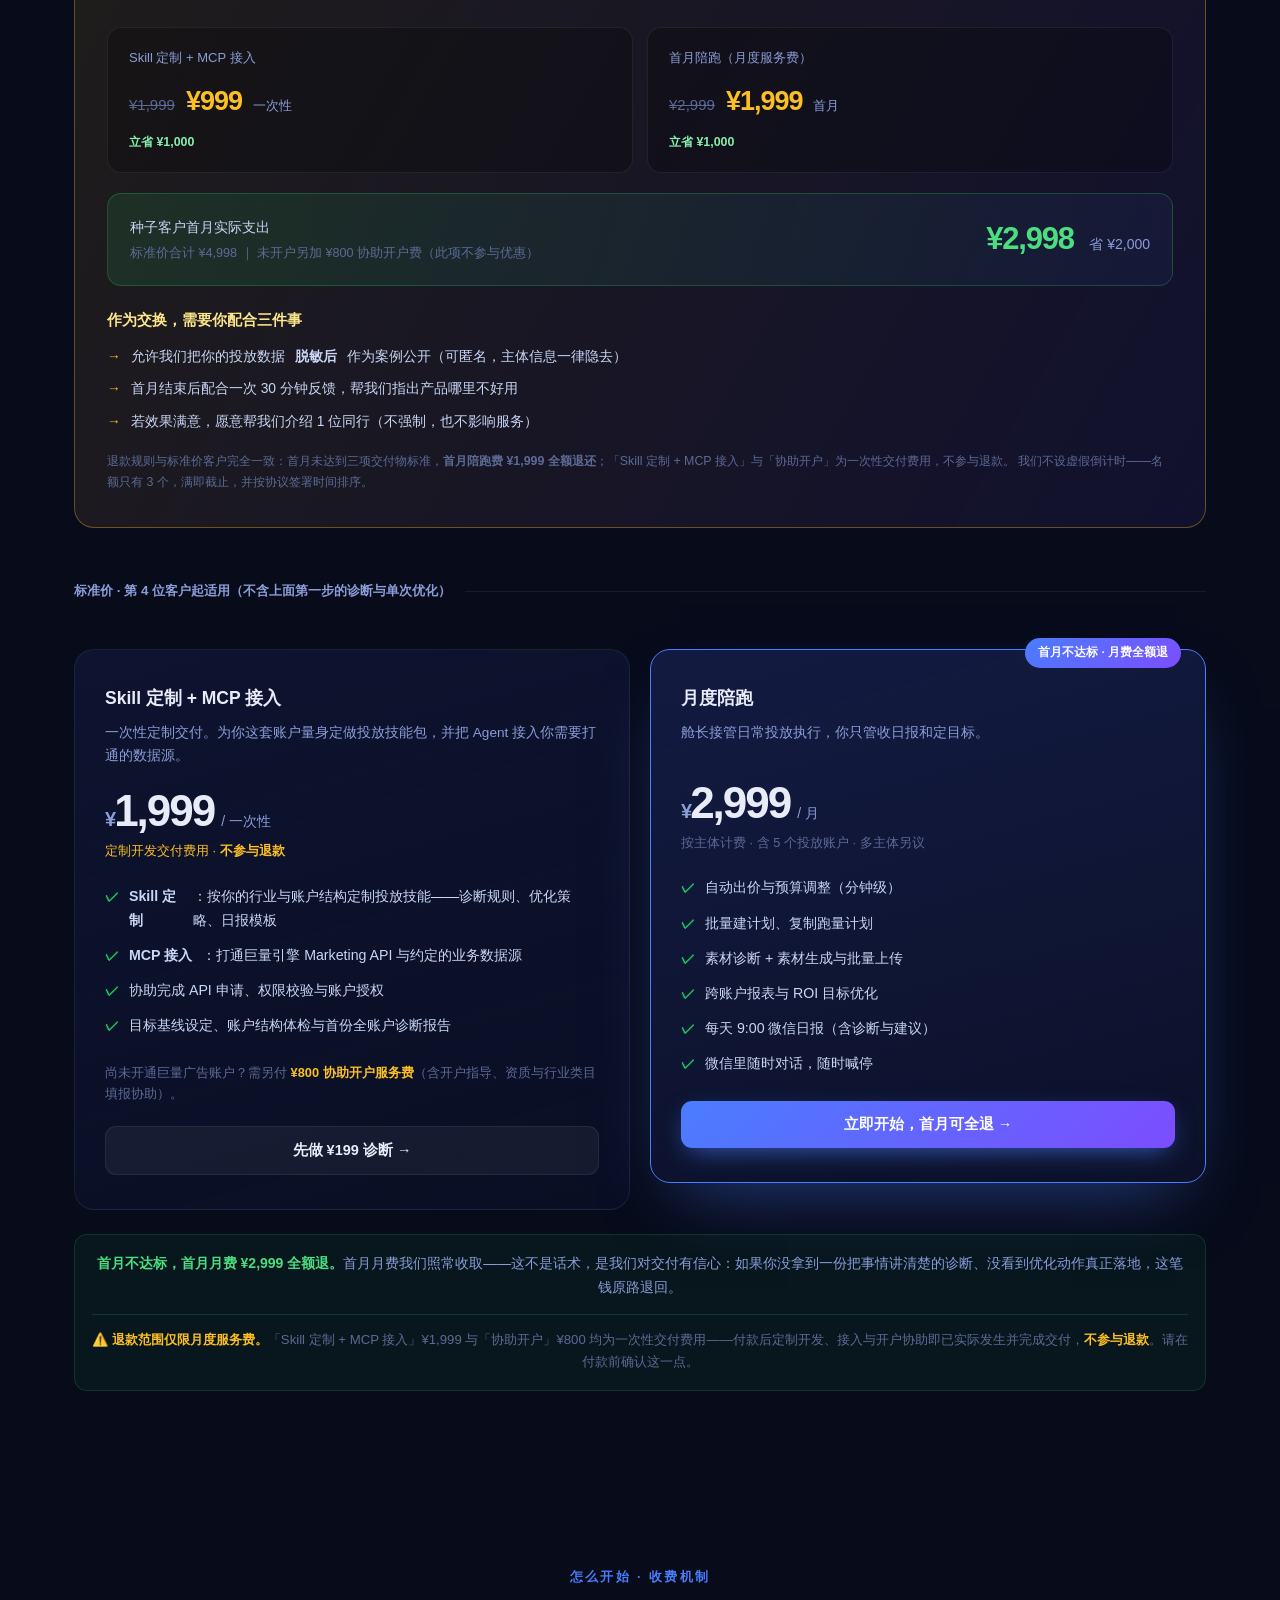
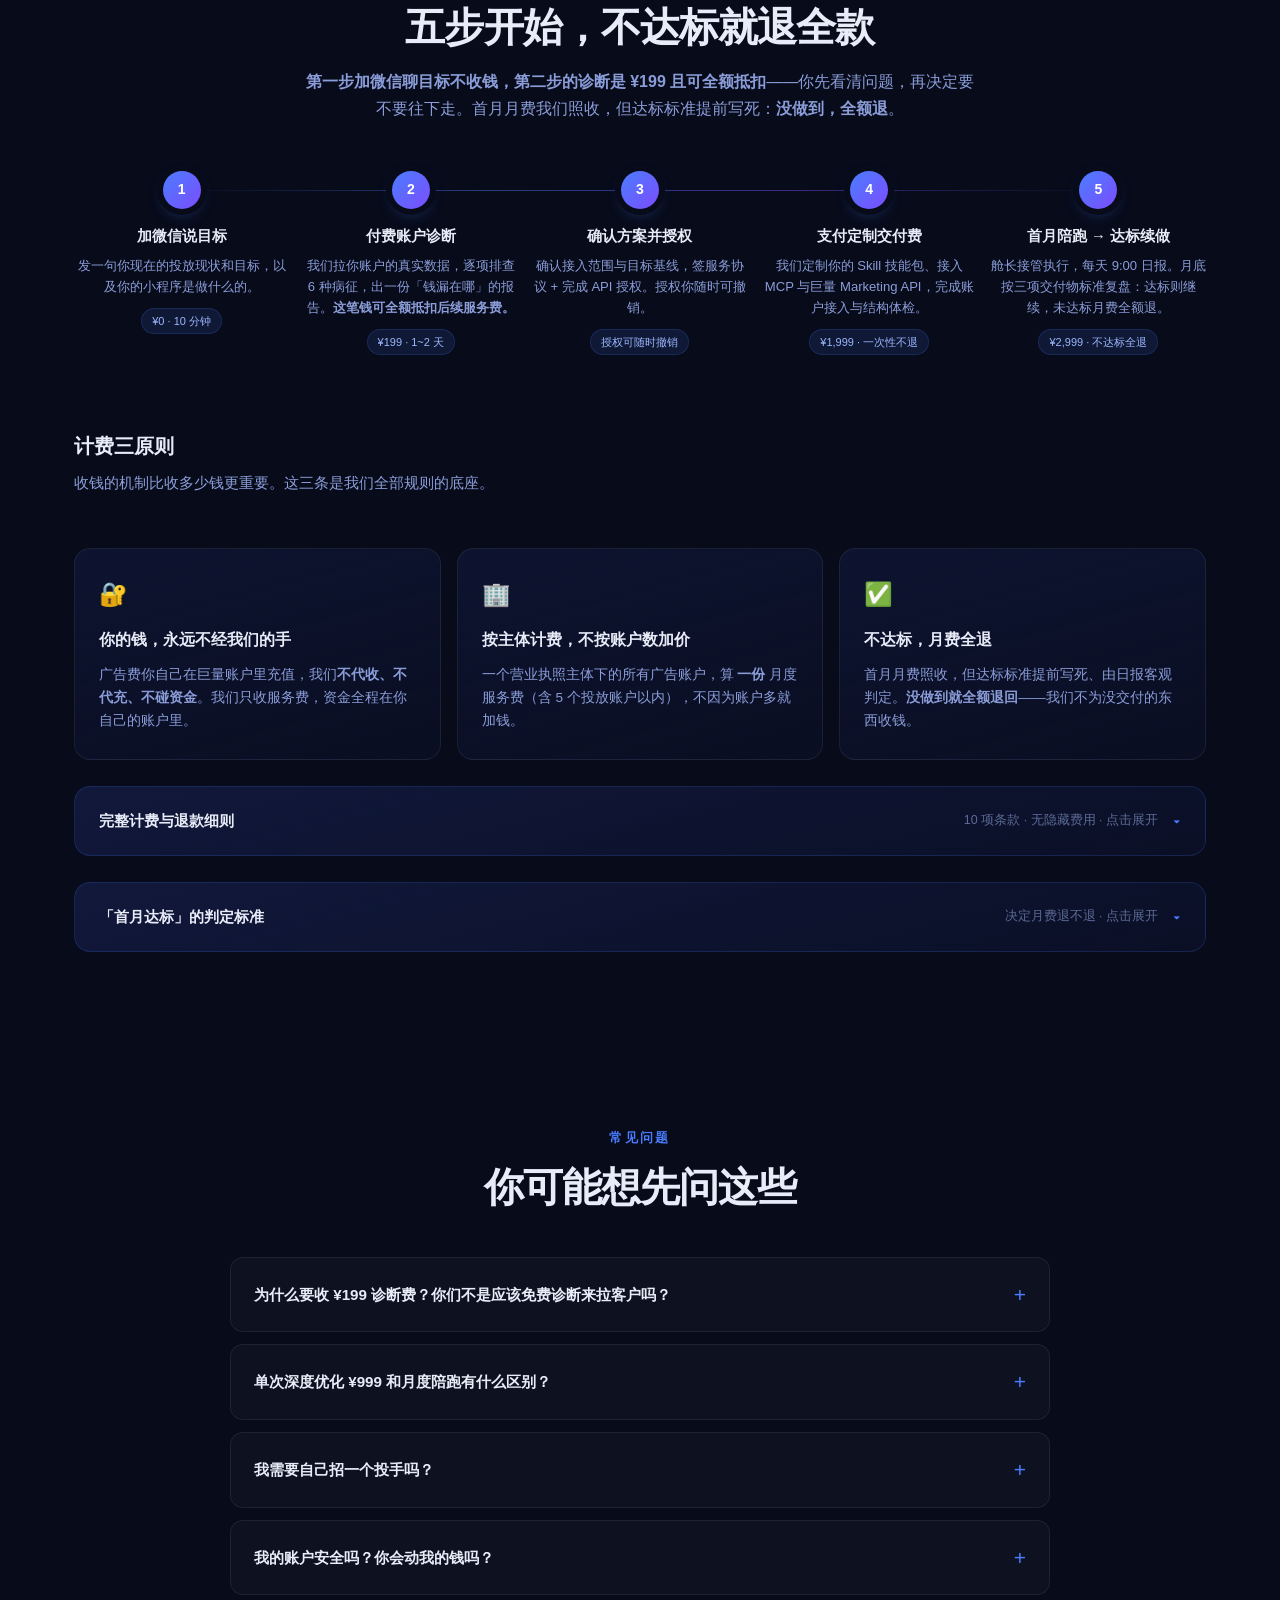
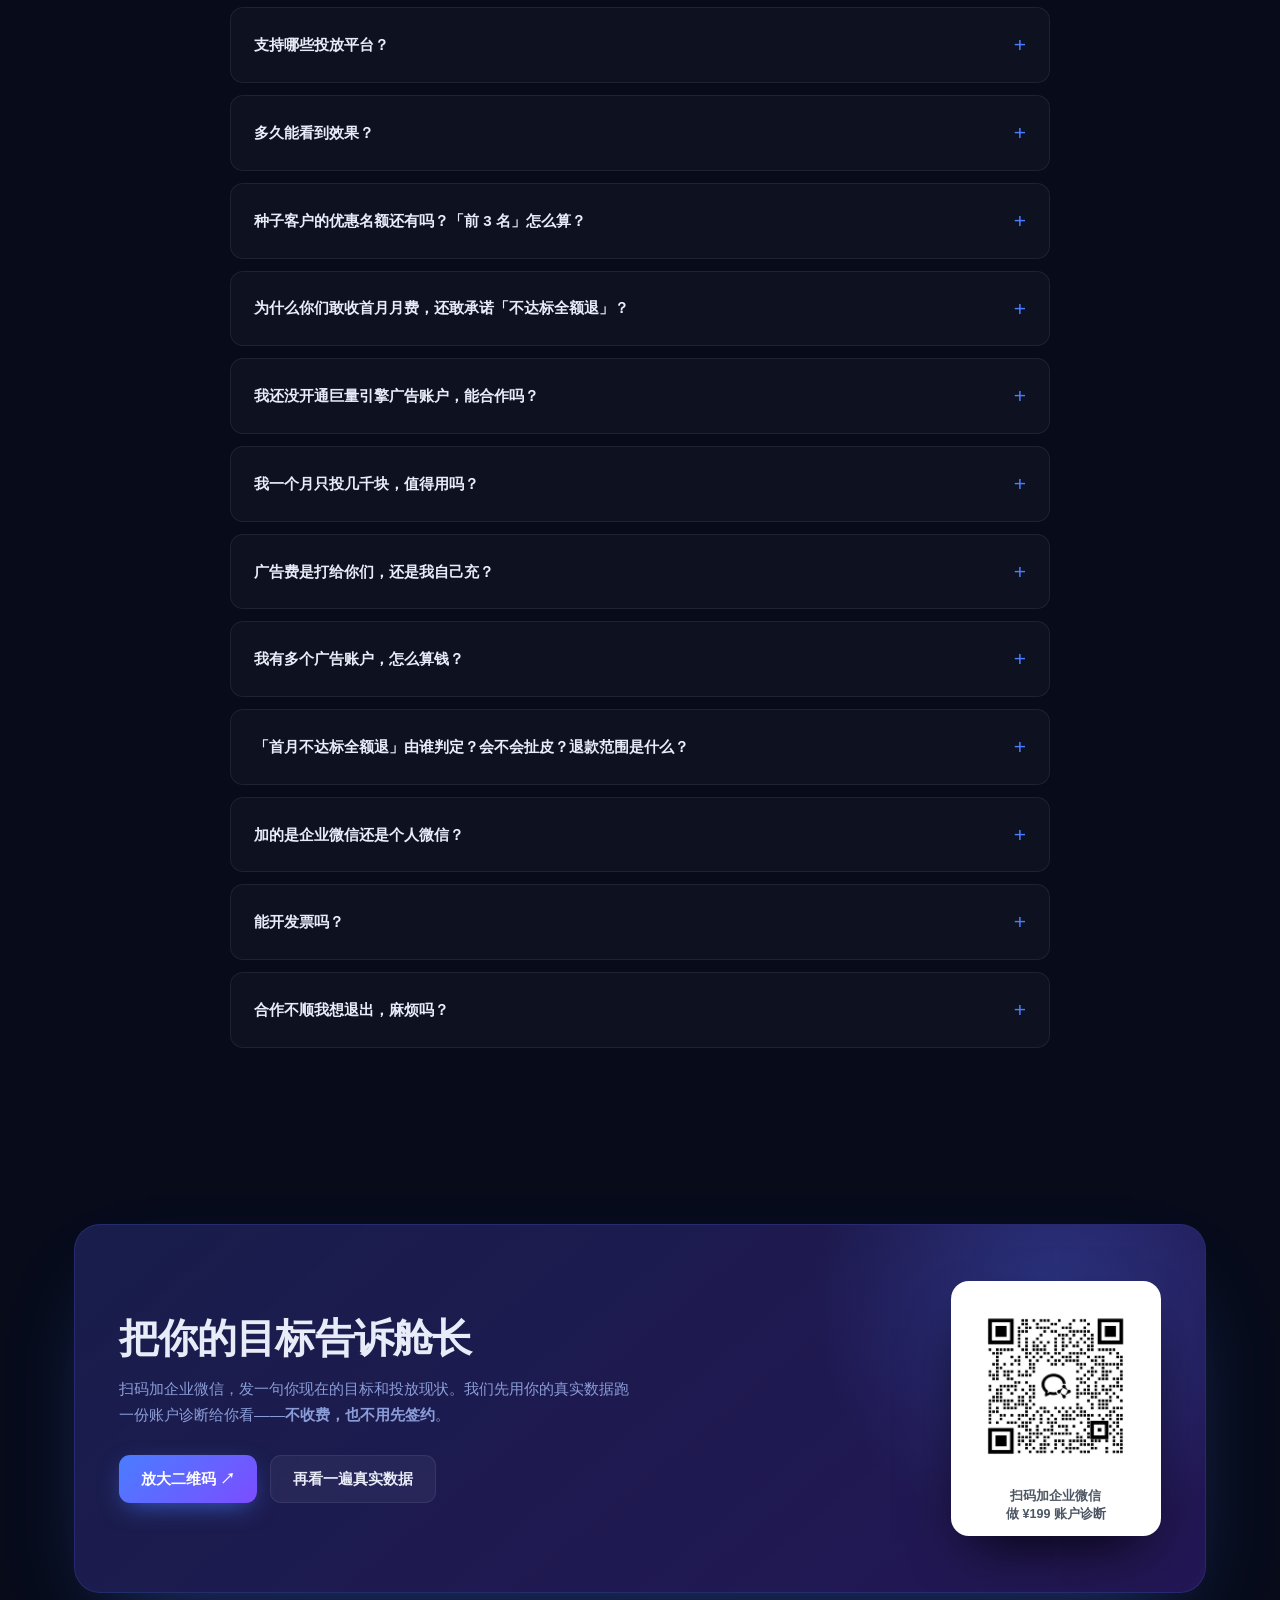
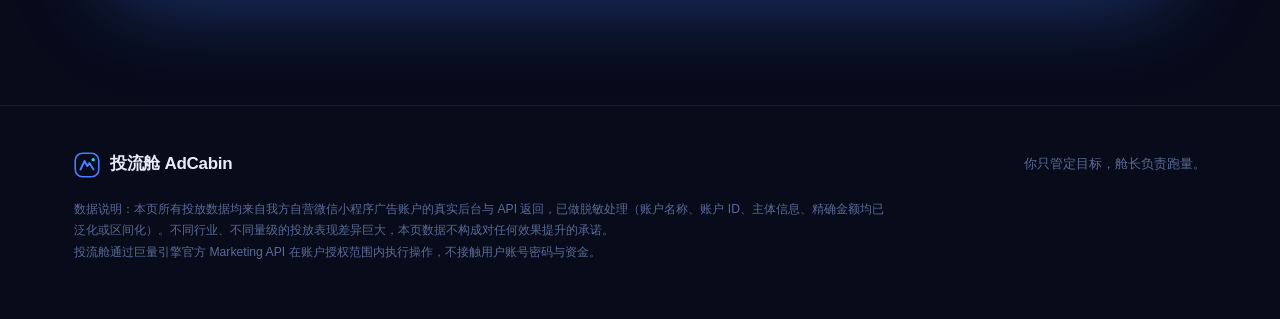
==== commit c3d02c54: "GEO 审计：首页能力卡片补实测数字 + robots.txt 显式放行 AI 爬虫 ** 这一轮先修了测量工具的两处盲区，否则会拿假数据去改内容 ** 1) 抽取器只抓 <p>/<li>/<td>，" ====
--- a/index.html
+++ b/index.html
@@ -258,6 +258,9 @@
 }
 .cap h3{font-size:16px;margin-bottom:9px;font-weight:700}
 .cap p{color:var(--muted);font-size:14.2px}
+/* 能力卡片里的实测数字：给 AI 引用时这些是「可引用的具体事实」，
+   对人也同样更可信，所以让它比正文亮一档 */
+.cap p b{color:#C9D6F5;font-weight:700}
 
 /* ---------- 诊断数据 ---------- */
 .case{
@@ -825,7 +828,7 @@
       <div class="pain reveal">
         <span class="ic">🕳️</span>
         <h3>预算在无声地漏掉</h3>
-        <p>素材挂着一个月没换、计划建了项目没建单元、定向覆盖一堆不会付费的人——这些坑不会报错，只会安静地把钱花完。</p>
+        <p>素材挂着一个月没换、计划建了项目没建单元、定向覆盖一堆不会付费的人——这些坑不会报错，只会安静地把钱花完。我们自己的账户里，<b>40% 的预算</b>就是这样被 28 个零激活素材吃掉的。</p>
       </div>
       <div class="pain reveal">
         <span class="ic">🧾</span>
@@ -933,16 +936,16 @@
     <div class="reveal">
       <div class="eyebrow">核心能力</div>
       <h2>七件事，舱长全包了</h2>
-      <p class="sub">从建计划到出日报，从调出价到换素材——这些过去要一个投手团队做的事，现在都在一个微信对话里完成。</p>
+      <p class="sub">从建计划到出日报，从调出价到换素材——这些过去要一个投手团队做的事，现在都在一个微信对话里完成。下面是每一件事在真实账户里的样子，数字都来自我们自己那 41 个授权账户。</p>
     </div>
     <div class="caps">
-      <div class="cap reveal"><div class="n">01</div><h3>自动出价与预算调整</h3><p>分钟级盯住每个计划的成本曲线，按你给的 ROI 目标自动加减出价与预算，不用你半夜起来改价。</p></div>
-      <div class="cap reveal"><div class="n">02</div><h3>批量建立计划</h3><p>一次生成一批，把素材 × 定向 × 出价的组合铺开测试，并自动补齐项目下的投放单元——不会出现「建了项目没单元」的空壳计划。</p></div>
-      <div class="cap reveal"><div class="n">03</div><h3>复制跑量计划</h3><p>识别真正能跑的那条计划，自动复制放大；同时关掉形同虚设的僵尸计划，把预算集中到有效的地方。</p></div>
-      <div class="cap reveal"><div class="n">04</div><h3>素材诊断</h3><p>逐个素材算激活成本，按「消耗 ÷ 激活」排序，直接揪出零激活的预算黑洞，并告诉你哪些素材值得加量。</p></div>
-      <div class="cap reveal"><div class="n">05</div><h3>素材生成与批量上传</h3><p>按数据结论产出新素材变体（同主题换钩子、换节奏），批量挂载进计划，让系统持续有新鲜素材可轮换。</p></div>
+      <div class="cap reveal"><div class="n">01</div><h3>自动出价与预算调整</h3><p>分钟级盯住每个计划的成本曲线，按你给的 ROI 目标自动加减出价与预算，不用你半夜起来改价。我们自己账户的平均激活成本 <b>¥19.67</b>，而表现最好的 5 个素材只要 <b>¥6.58–11.35</b>——中间这段差价，就是出价与预算分配能抢回来的空间。</p></div>
+      <div class="cap reveal"><div class="n">02</div><h3>批量建立计划</h3><p>一次生成一批，把素材 × 定向 × 出价的组合铺开测试，并自动补齐项目下的投放单元——不会出现「建了项目没单元」的空壳计划（我们主账户 40 个项目里曾积了 <b>35 个空壳</b>）。</p></div>
+      <div class="cap reveal"><div class="n">03</div><h3>复制跑量计划</h3><p>识别真正能跑的那条计划，自动复制放大；同时关掉形同虚设的僵尸计划，把预算集中到有效的地方。空转的账户占 <b>78%</b>，钱不该继续摊在它们身上。</p></div>
+      <div class="cap reveal"><div class="n">04</div><h3>素材诊断</h3><p>逐个素材算激活成本，按「消耗 ÷ 激活」排序，直接揪出零激活的预算黑洞，并告诉你哪些素材值得加量。实测 42 个素材里有 <b>28 个零激活</b>，吃掉了 <b>40%</b> 的消耗。</p></div>
+      <div class="cap reveal"><div class="n">05</div><h3>素材生成与批量上传</h3><p>按数据结论产出新素材变体（同主题换钩子、换节奏），批量挂载进计划，让系统持续有新鲜素材可轮换。用户平均只看 <b>2.15 秒</b>，钩子必须在前两秒成立。</p></div>
       <div class="cap reveal"><div class="n">06</div><h3>跨账户报表与数据分析</h3><p>41 个账户归拢成一张表，自动算出消耗、点击率、激活率、激活成本，并跨账户找出谁是真正的主力、谁在空转。</p></div>
-      <div class="cap reveal"><div class="n">07</div><h3>ROI 目标优化方案</h3><p>你只给一个目标（比如「ROI 干到 3」），它反推该收紧哪个人群、该换哪批素材、该怎么做出价，并落地执行。</p></div>
+      <div class="cap reveal"><div class="n">07</div><h3>ROI 目标优化方案</h3><p>你只给一个目标（比如「ROI 干到 3」），它反推该收紧哪个人群、该换哪批素材、该怎么做出价，并落地执行。前提是回传链路是通的——<b>回传没通时所有 ROI 指标都是 0</b>，任何优化都无从验证。</p></div>
       <div class="cap reveal" style="background:linear-gradient(165deg,rgba(74,125,255,.13),rgba(124,77,255,.06));border-color:var(--line)">
         <div class="n" style="background:linear-gradient(135deg,var(--accent),var(--accent2));color:#fff;border:none">★</div>
         <h3>每天 9:00，日报自动推到你微信</h3>
